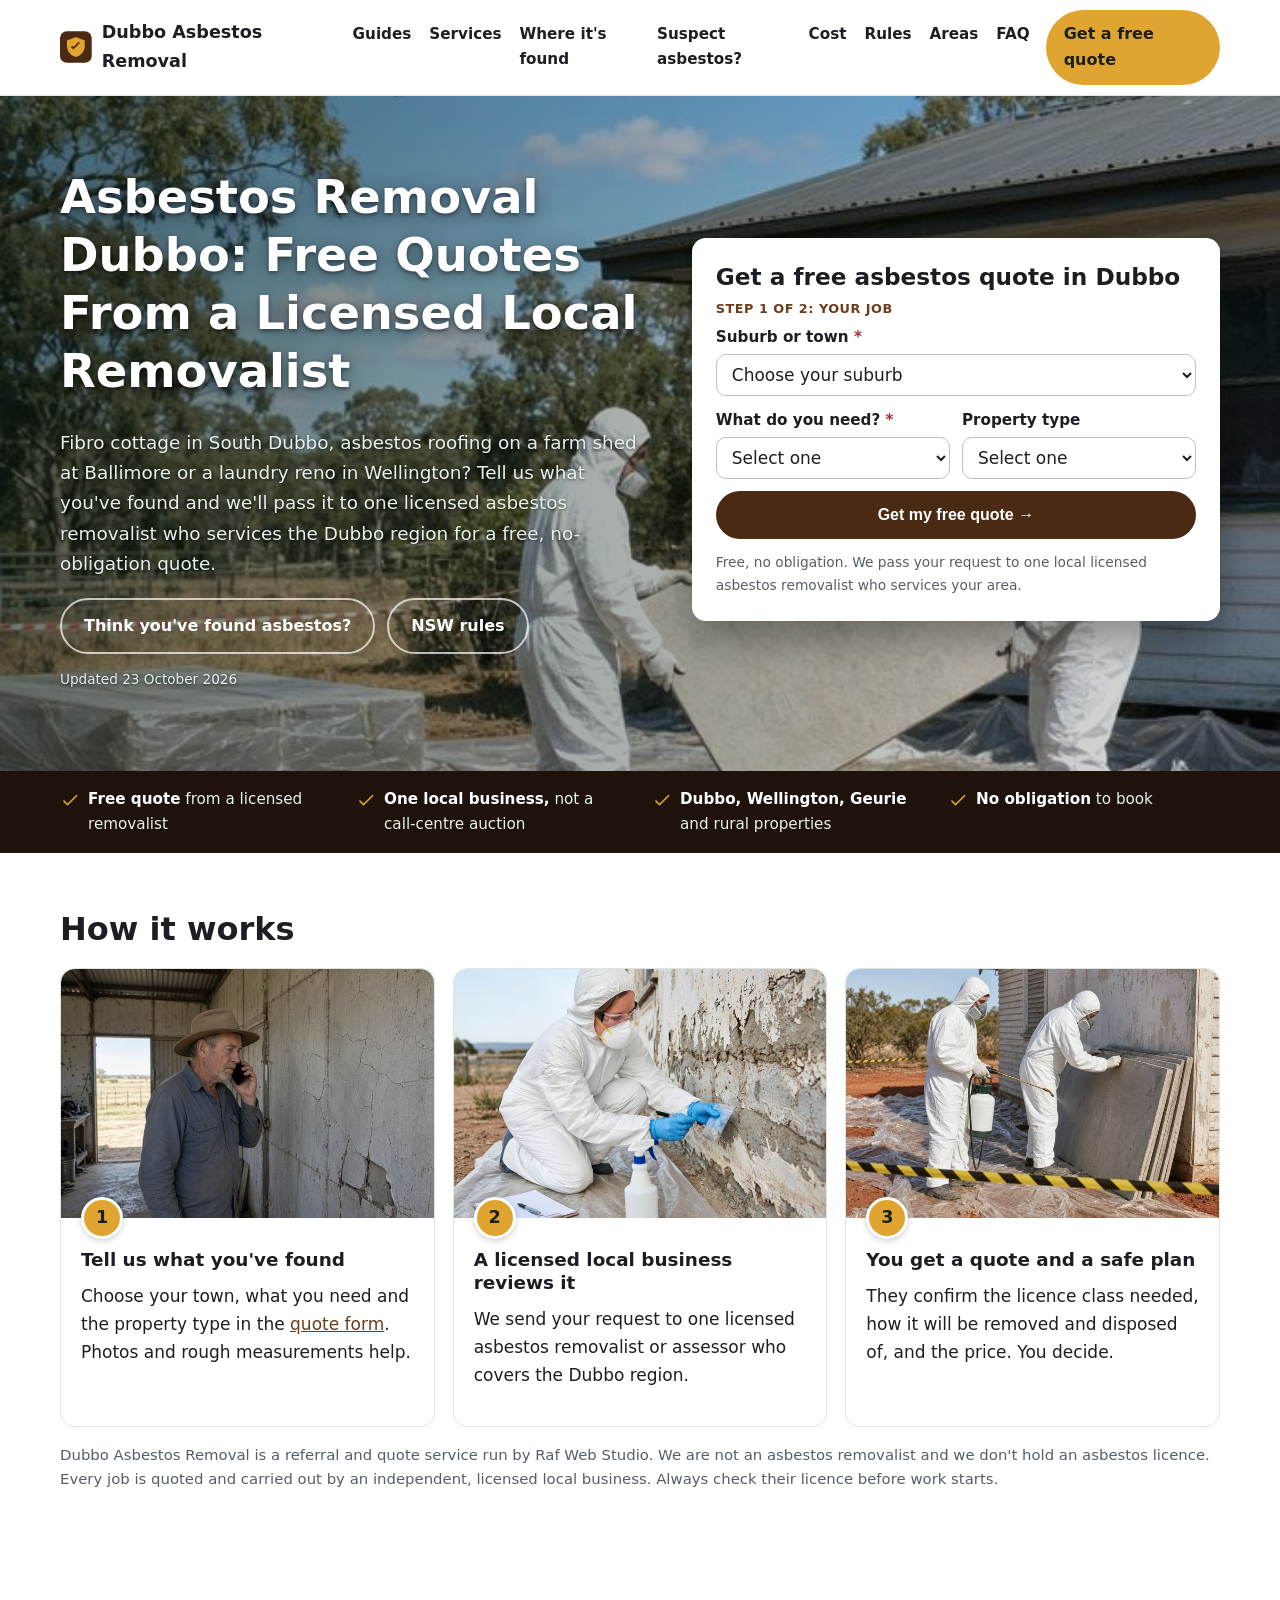
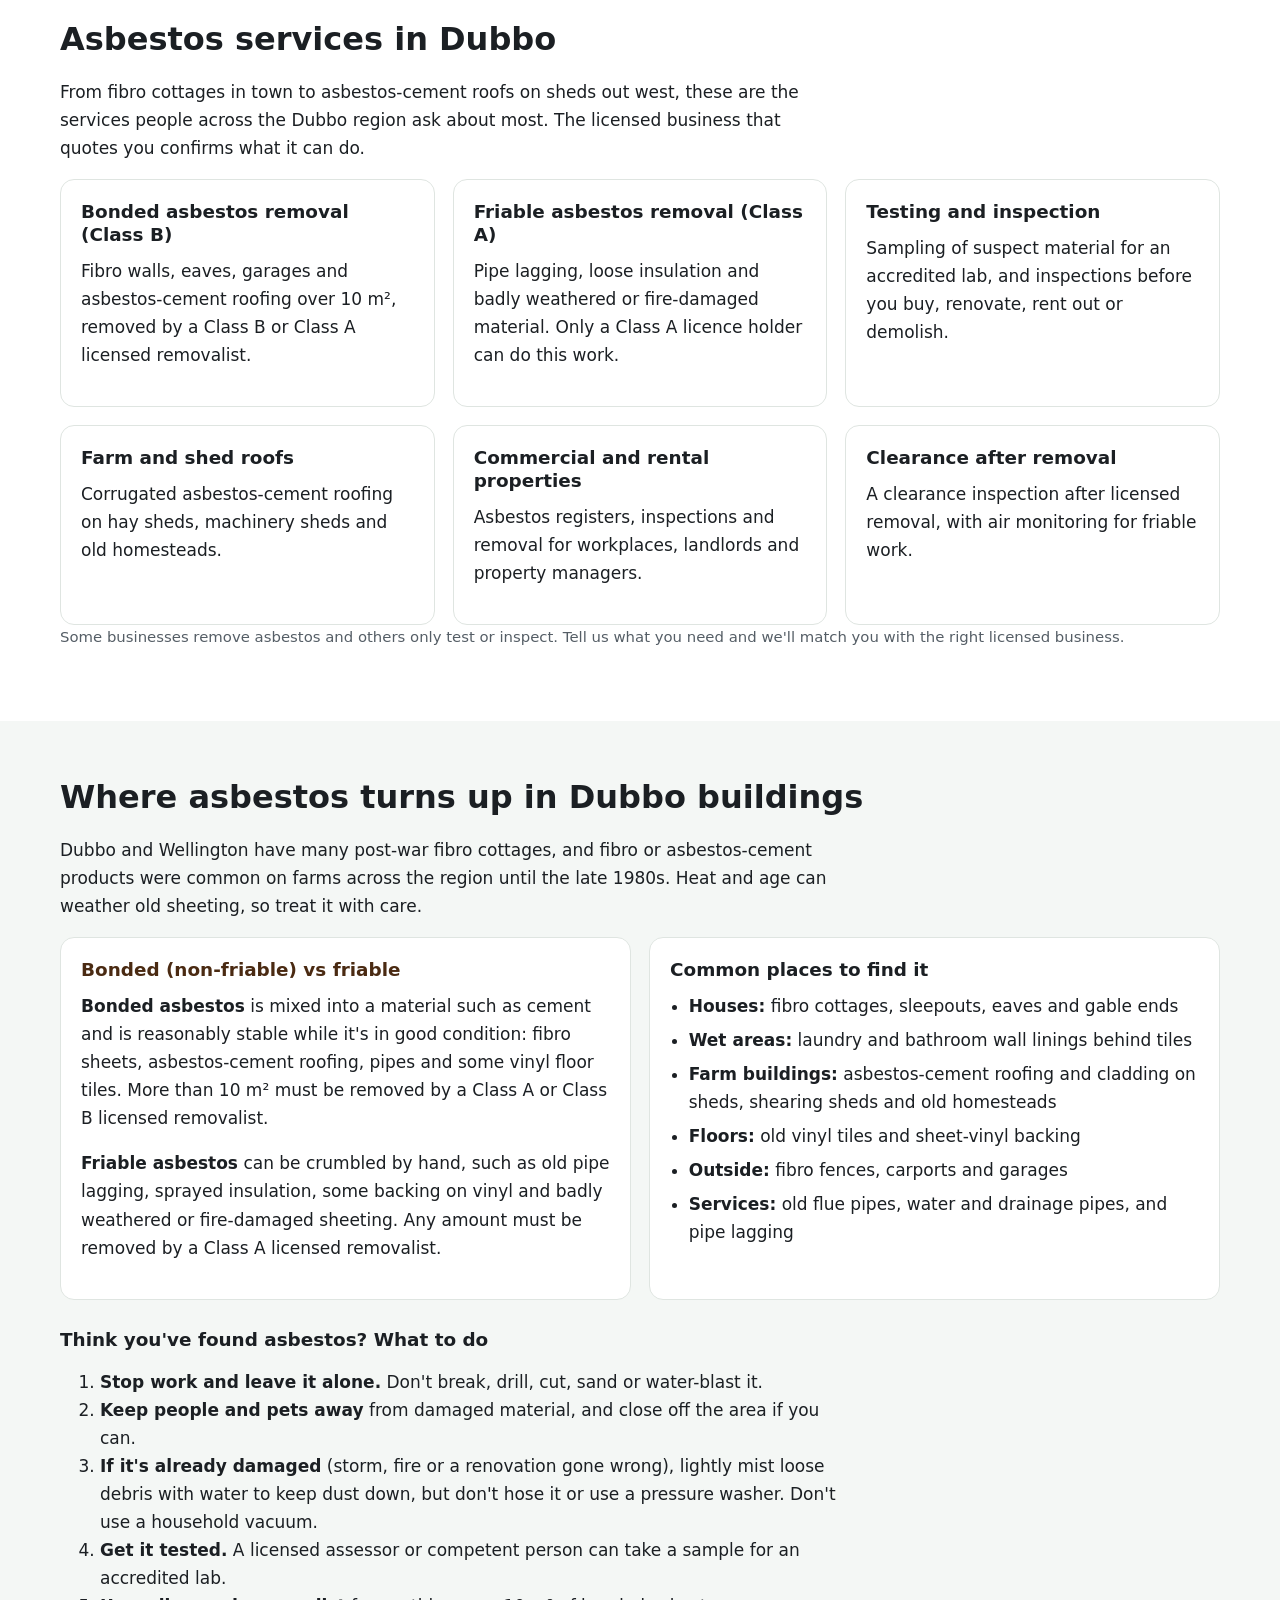
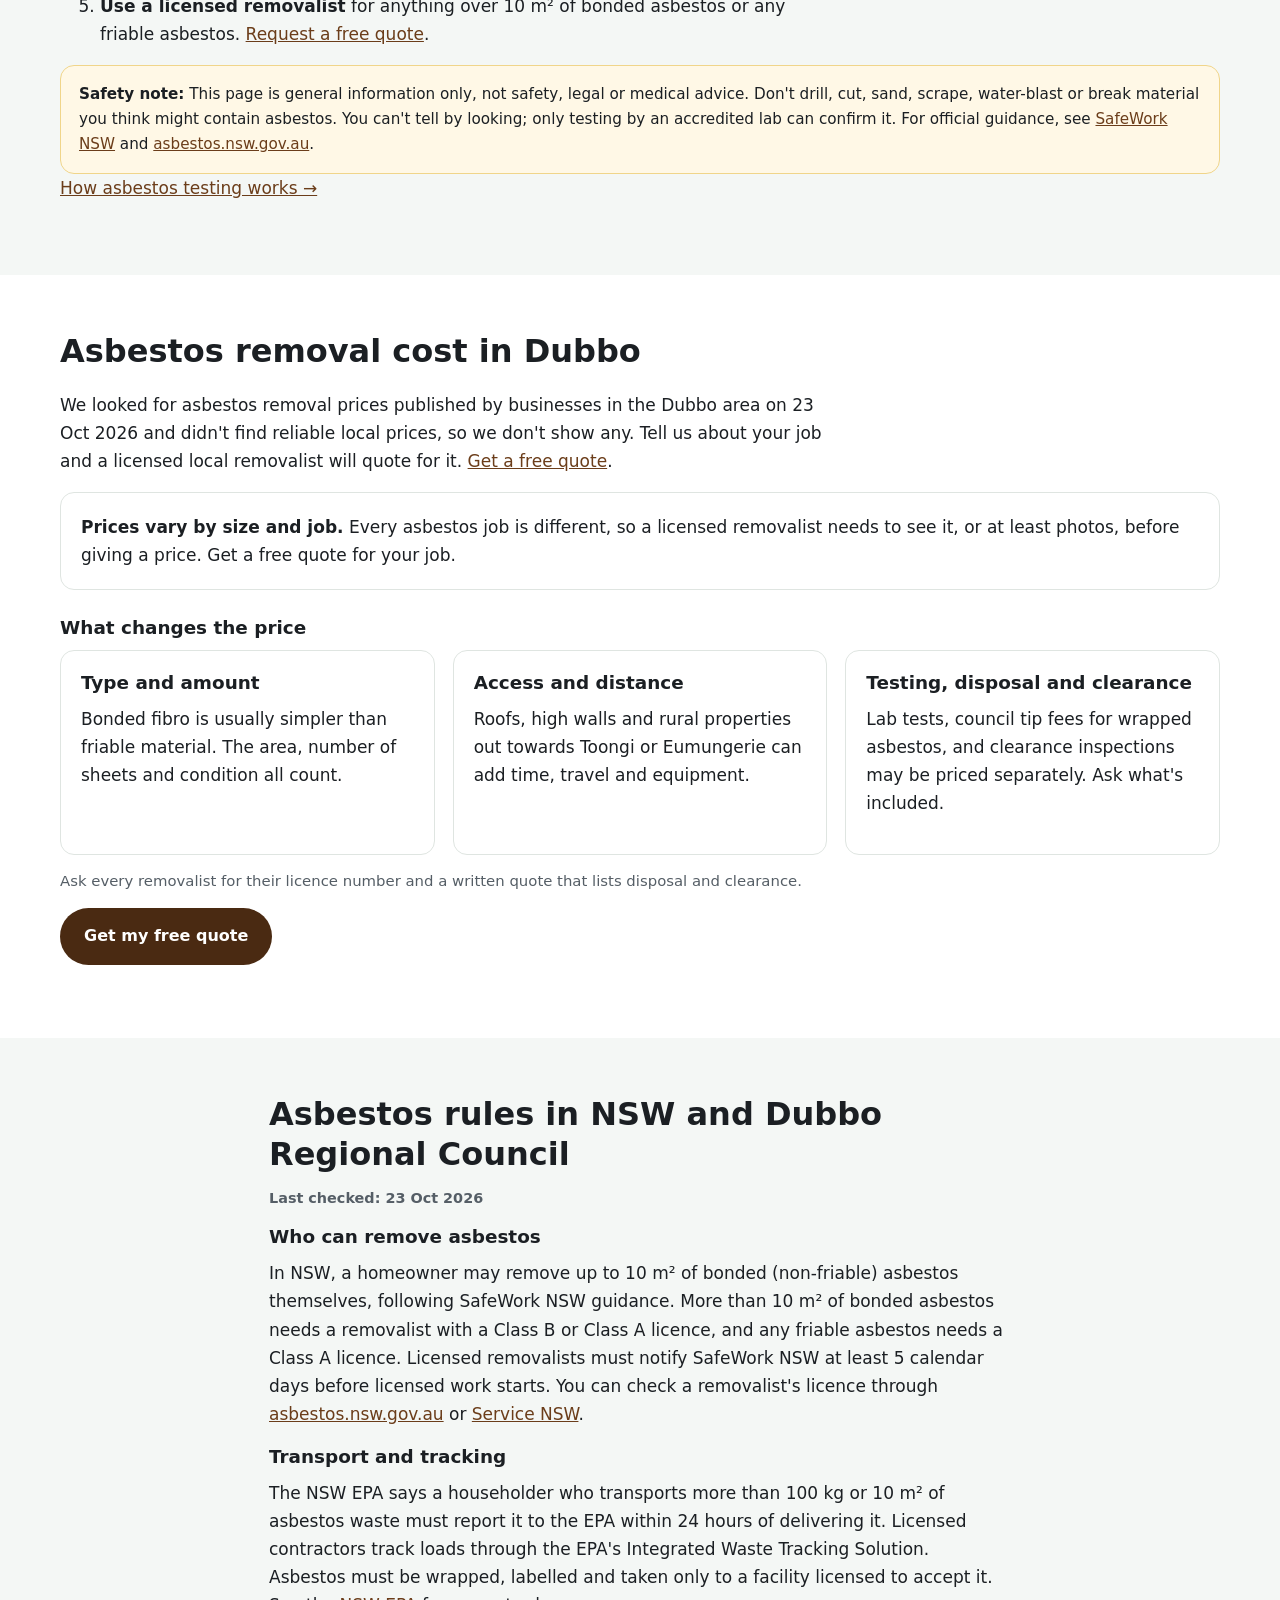
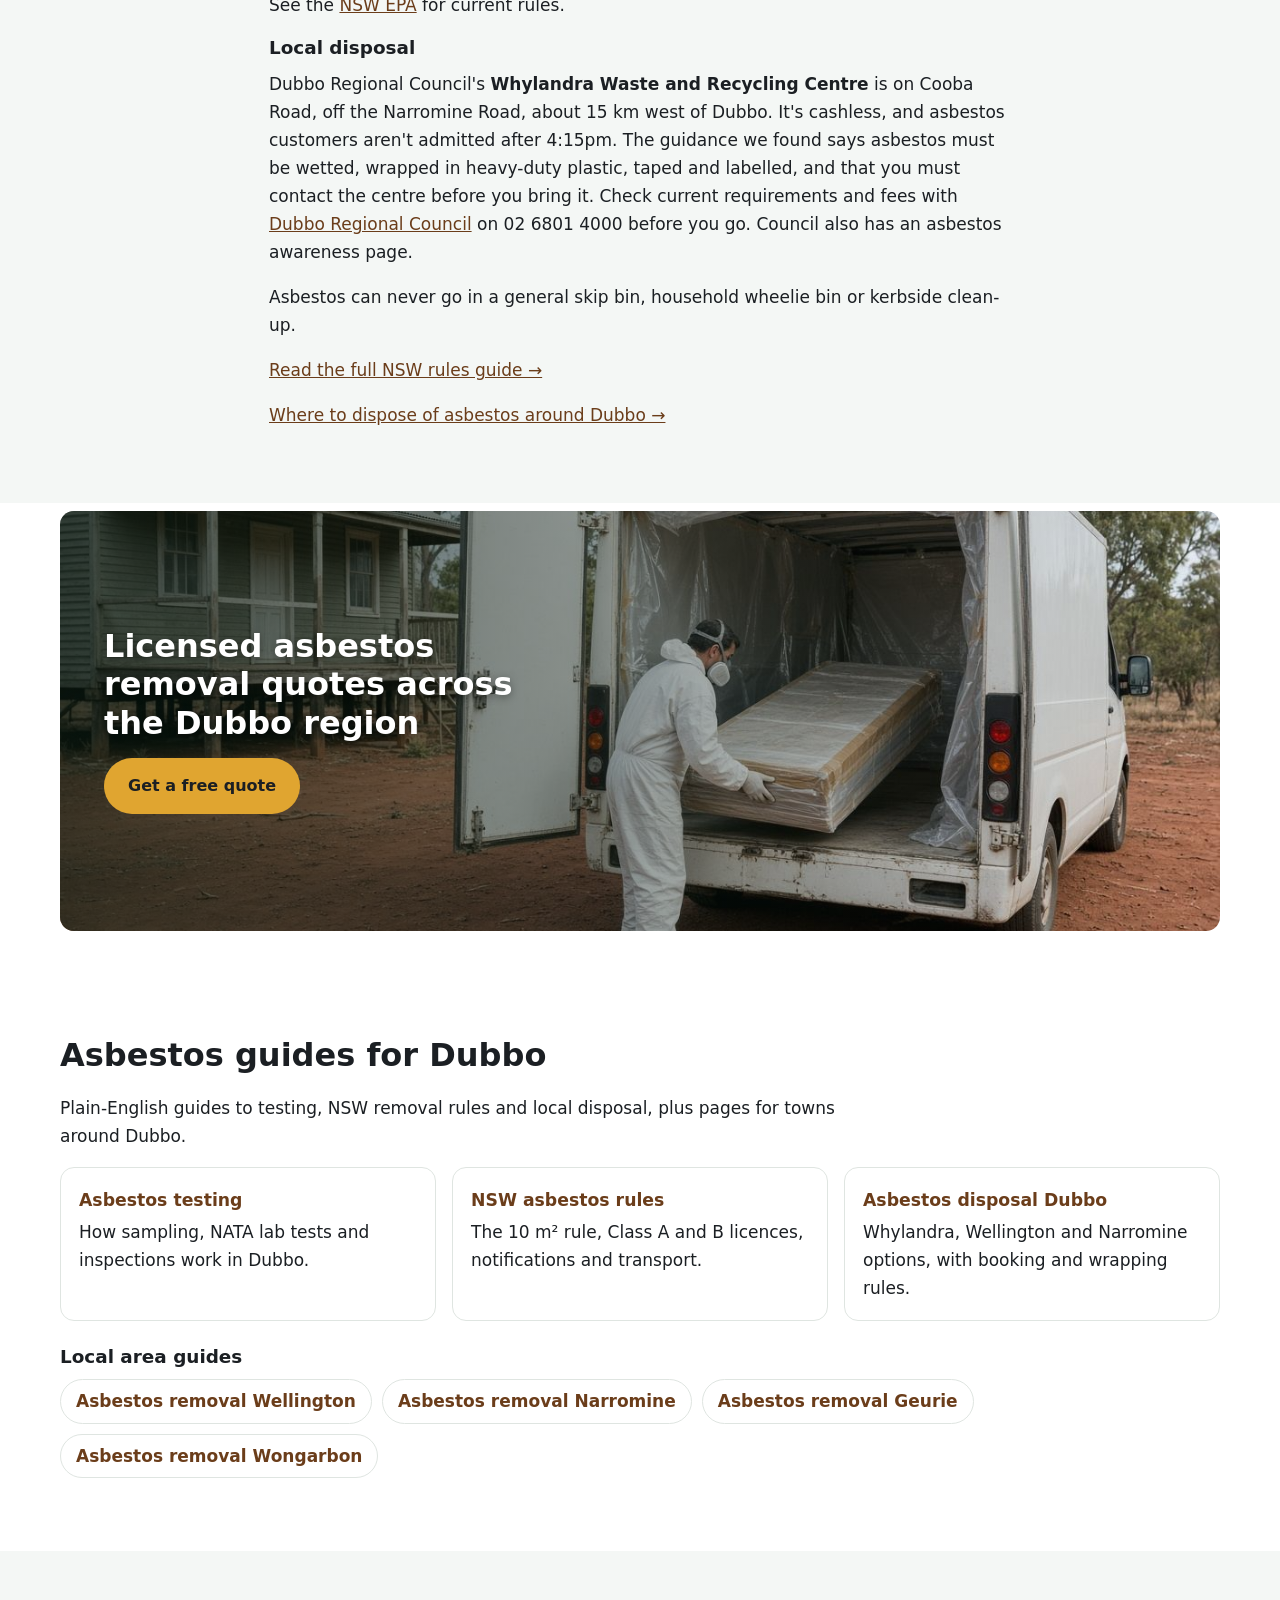
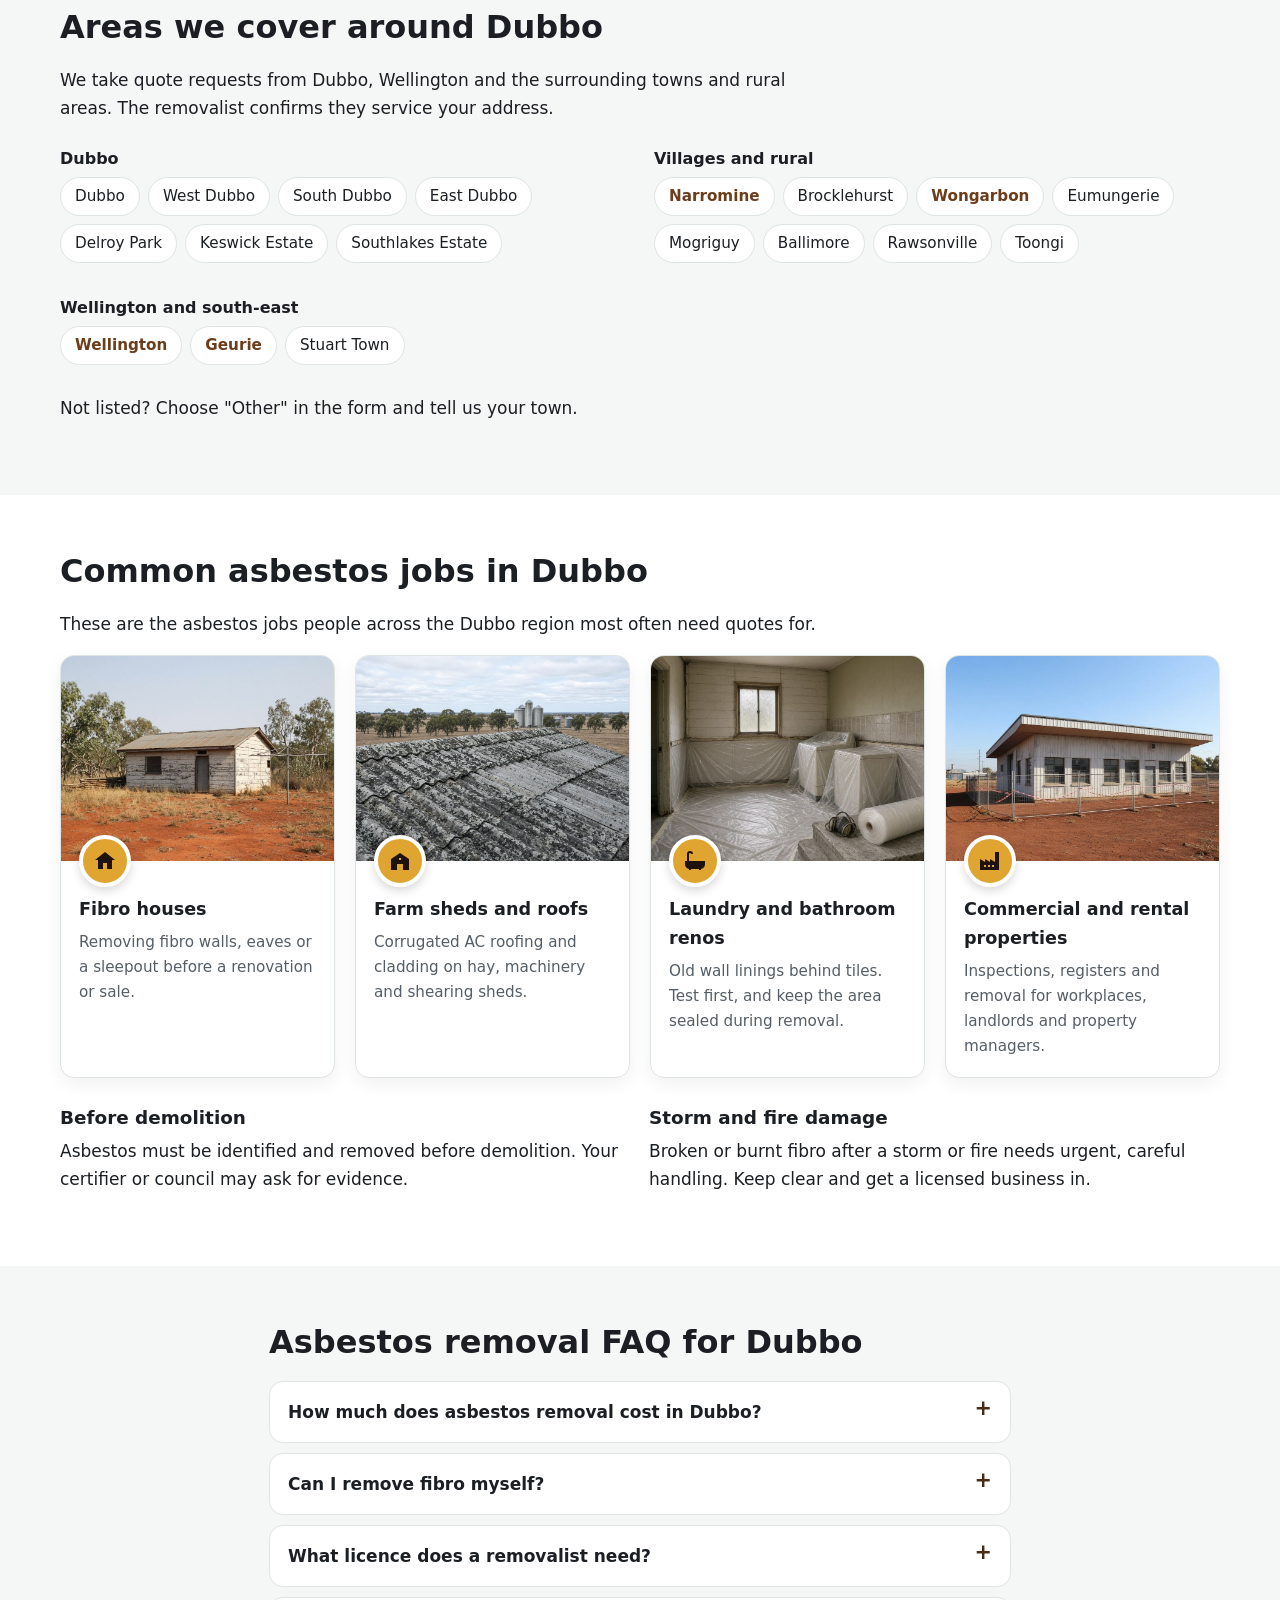
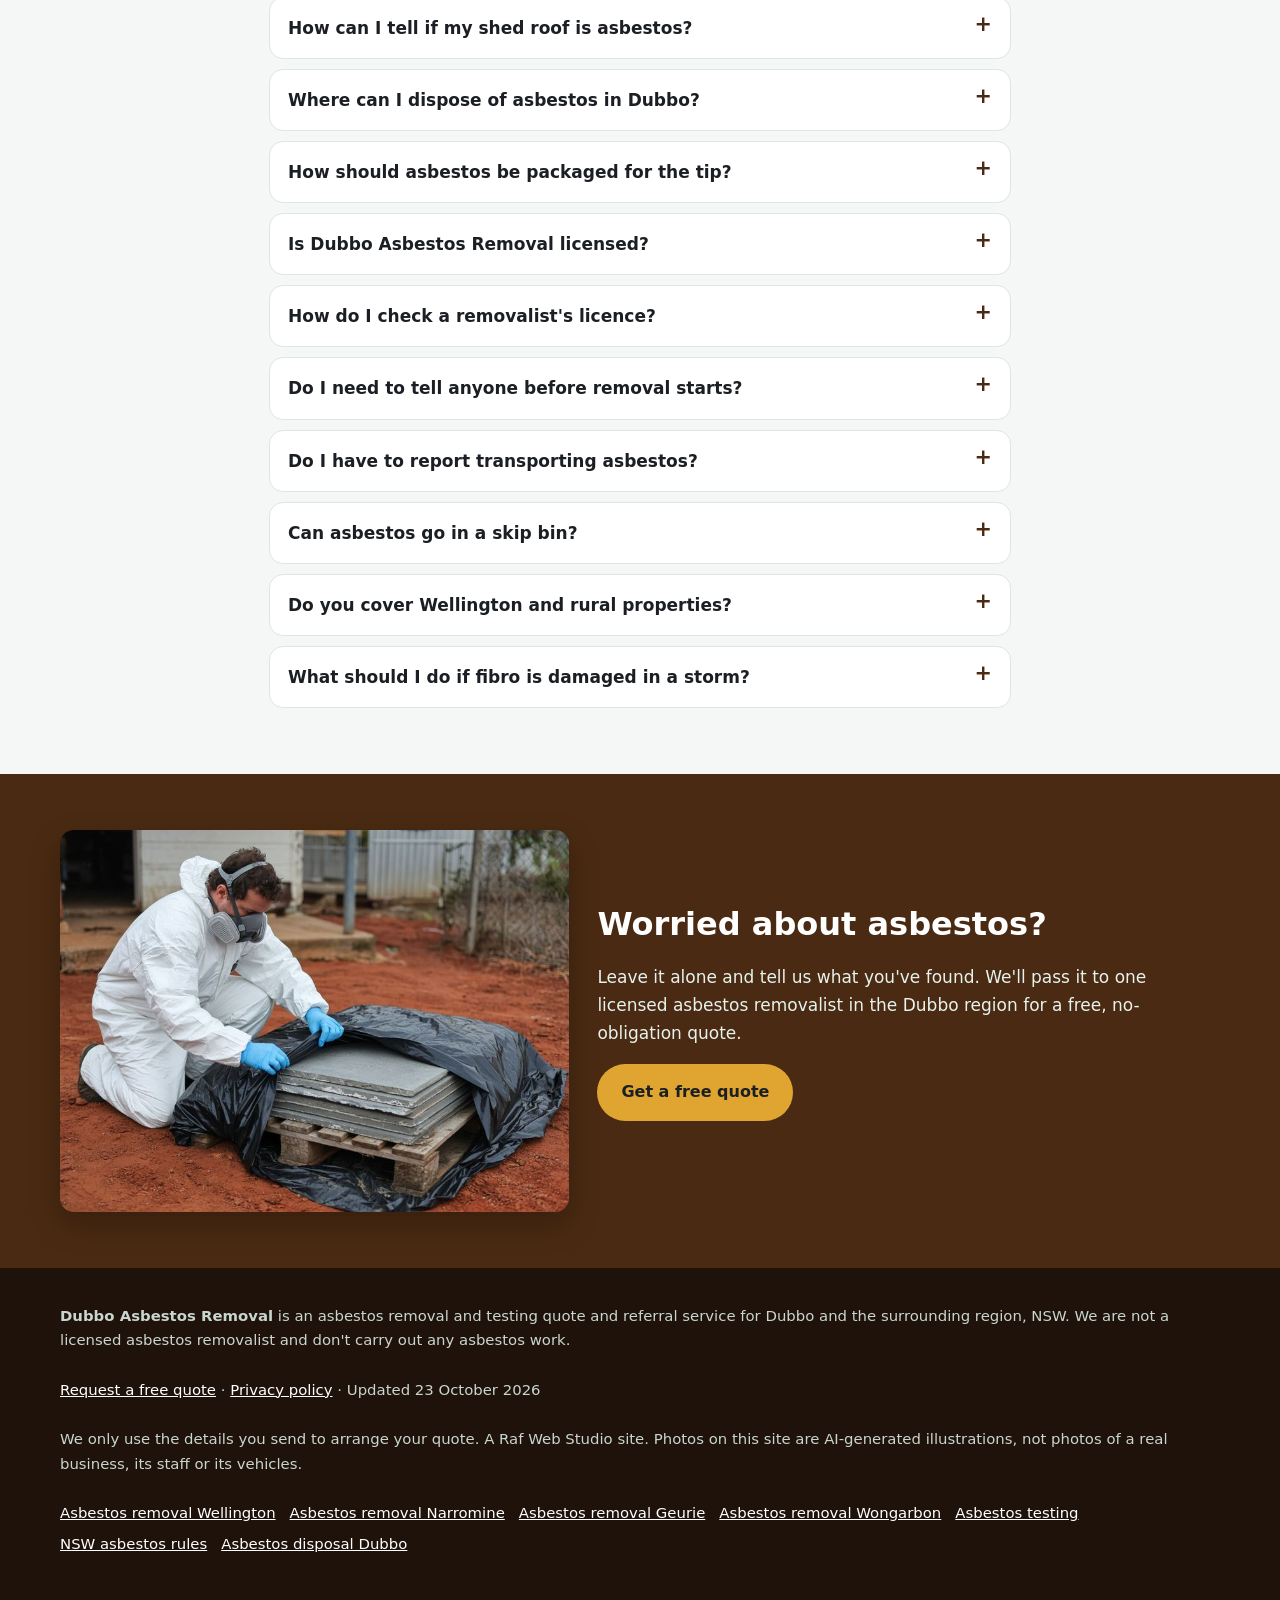
==== index.html @ 08320104 "Remove price-claim wording (competitive price / great deal)" ====
<!doctype html>
<html lang="en-AU">
<head>
<meta charset="utf-8">
<meta name="google-site-verification" content="wfcfEzLdIKGMqbbtBmpmoarjhn--ryp2NuSiwNHeSis" />
<meta name="viewport" content="width=device-width, initial-scale=1">
<title>Asbestos Removal Dubbo | Licensed Removal &amp; Testing Quotes, Dubbo NSW</title>
<meta name="description" content="Asbestos removal in Dubbo, Wellington and surrounds. Free quotes from one licensed local removalist for fibro, asbestos roofs, farm sheds and testing.">
<link rel="canonical" href="https://dubboasbestosremoval.com/">
<link rel="icon" href="favicon.svg" type="image/svg+xml">
<meta name="theme-color" content="#4a2a12">
<meta property="og:type" content="website">
<meta property="og:locale" content="en_AU">
<meta property="og:site_name" content="Dubbo Asbestos Removal">
<meta property="og:title" content="Asbestos Removal Dubbo | Licensed Removal &amp; Testing Quotes, Dubbo NSW">
<meta property="og:description" content="Free asbestos removal and testing quotes in Dubbo, passed to one licensed local removalist.">
<meta property="og:url" content="https://dubboasbestosremoval.com/">
<meta property="og:image" content="https://dubboasbestosremoval.com/img/hero.jpg">
<meta name="twitter:card" content="summary_large_image">
<meta name="twitter:image" content="https://dubboasbestosremoval.com/img/hero.jpg">
<script>document.documentElement.classList.add('js')</script>
<link rel="stylesheet" href="styles.css">

<!-- Google tag (gtag.js) -->
<script async src="https://www.googletagmanager.com/gtag/js?id=G-KNC9JLCC67"></script>
<script>
  window.dataLayer = window.dataLayer || [];
  function gtag(){dataLayer.push(arguments);}
  gtag('js', new Date());
  gtag('config', 'G-KNC9JLCC67');
</script>

<script type="application/ld+json">
{
 "@context": "https://schema.org",
 "@type": "WebSite",
 "@id": "https://dubboasbestosremoval.com/#website",
 "name": "Dubbo Asbestos Removal",
 "url": "https://dubboasbestosremoval.com/",
 "inLanguage": "en-AU"
}
</script>
<script type="application/ld+json">
{
 "@context": "https://schema.org",
 "@type": "Service",
 "@id": "https://dubboasbestosremoval.com/#service",
 "name": "Asbestos removal and testing quotes in Dubbo",
 "serviceType": "Asbestos removal",
 "description": "Free asbestos removal and testing quotes in Dubbo. We pass your request to one licensed local asbestos removalist.",
 "url": "https://dubboasbestosremoval.com/",
 "provider": {
  "@type": "Organization",
  "name": "Dubbo Asbestos Removal",
  "url": "https://dubboasbestosremoval.com/"
 },
 "areaServed": [
  {
   "@type": "AdministrativeArea",
   "name": "Dubbo Regional Council, NSW"
  },
  {
   "@type": "Place",
   "name": "Dubbo, NSW"
  },
  {
   "@type": "Place",
   "name": "West Dubbo, NSW"
  },
  {
   "@type": "Place",
   "name": "South Dubbo, NSW"
  },
  {
   "@type": "Place",
   "name": "East Dubbo, NSW"
  },
  {
   "@type": "Place",
   "name": "Delroy Park, NSW"
  },
  {
   "@type": "Place",
   "name": "Keswick Estate, NSW"
  },
  {
   "@type": "Place",
   "name": "Southlakes Estate, NSW"
  },
  {
   "@type": "Place",
   "name": "Brocklehurst, NSW"
  },
  {
   "@type": "Place",
   "name": "Wongarbon, NSW"
  },
  {
   "@type": "Place",
   "name": "Eumungerie, NSW"
  },
  {
   "@type": "Place",
   "name": "Geurie, NSW"
  },
  {
   "@type": "Place",
   "name": "Wellington, NSW"
  },
  {
   "@type": "Place",
   "name": "Ballimore, NSW"
  },
  {
   "@type": "Place",
   "name": "Mogriguy, NSW"
  },
  {
   "@type": "Place",
   "name": "Rawsonville, NSW"
  },
  {
   "@type": "Place",
   "name": "Toongi, NSW"
  },
  {
   "@type": "Place",
   "name": "Stuart Town, NSW"
  }
 ]
}
</script>
<script type="application/ld+json">
{
 "@context": "https://schema.org",
 "@type": "FAQPage",
 "mainEntity": [
  {
   "@type": "Question",
   "name": "How much does asbestos removal cost in Dubbo?",
   "acceptedAnswer": {
    "@type": "Answer",
    "text": "It depends on the type and amount of asbestos, its condition, access, travel and disposal. We didn't find reliable published local prices, so the best way to get an accurate figure is a free quote."
   }
  },
  {
   "@type": "Question",
   "name": "Can I remove fibro myself?",
   "acceptedAnswer": {
    "@type": "Answer",
    "text": "In NSW, a homeowner may remove up to 10 m² of bonded asbestos following SafeWork NSW guidance. Anything over 10 m², or any friable asbestos, must be removed by a licensed removalist."
   }
  },
  {
   "@type": "Question",
   "name": "What licence does a removalist need?",
   "acceptedAnswer": {
    "@type": "Answer",
    "text": "A Class B licence for bonded (non-friable) asbestos over 10 m². A Class A licence for friable asbestos, which also covers bonded."
   }
  },
  {
   "@type": "Question",
   "name": "How can I tell if my shed roof is asbestos?",
   "acceptedAnswer": {
    "@type": "Answer",
    "text": "You can't tell for sure by looking. Corrugated cement roofing from before 1990 often contains asbestos. Get a sample tested by an accredited lab."
   }
  },
  {
   "@type": "Question",
   "name": "Where can I dispose of asbestos in Dubbo?",
   "acceptedAnswer": {
    "@type": "Answer",
    "text": "At Dubbo Regional Council's Whylandra Waste and Recycling Centre on Cooba Road, off the Narromine Road. Contact the centre before you bring asbestos, and arrive before 4:15pm."
   }
  },
  {
   "@type": "Question",
   "name": "How should asbestos be packaged for the tip?",
   "acceptedAnswer": {
    "@type": "Answer",
    "text": "The guidance we found says to wet it, wrap it in heavy-duty plastic, tape it and label it. Check the current requirements with council before you go."
   }
  },
  {
   "@type": "Question",
   "name": "Is Dubbo Asbestos Removal licensed?",
   "acceptedAnswer": {
    "@type": "Answer",
    "text": "No. We are a referral and quote service run by Raf Web Studio. One licensed local business quotes you and does the work. Always check their licence."
   }
  },
  {
   "@type": "Question",
   "name": "How do I check a removalist's licence?",
   "acceptedAnswer": {
    "@type": "Answer",
    "text": "Use the licence search on asbestos.nsw.gov.au or Service NSW."
   }
  },
  {
   "@type": "Question",
   "name": "Do I need to tell anyone before removal starts?",
   "acceptedAnswer": {
    "@type": "Answer",
    "text": "Licensed removalists must notify SafeWork NSW at least 5 calendar days before licensed removal work starts. They handle this."
   }
  },
  {
   "@type": "Question",
   "name": "Do I have to report transporting asbestos?",
   "acceptedAnswer": {
    "@type": "Answer",
    "text": "The NSW EPA says a householder who transports more than 100 kg or 10 m² of asbestos waste must report it within 24 hours of delivery."
   }
  },
  {
   "@type": "Question",
   "name": "Can asbestos go in a skip bin?",
   "acceptedAnswer": {
    "@type": "Answer",
    "text": "Not a general skip. Some operators offer special lined bins or bags, but the asbestos still has to be wrapped and handled correctly."
   }
  },
  {
   "@type": "Question",
   "name": "Do you cover Wellington and rural properties?",
   "acceptedAnswer": {
    "@type": "Answer",
    "text": "Yes, we take requests from Wellington, Geurie, Stuart Town and rural properties around Dubbo. The removalist confirms they service your address."
   }
  },
  {
   "@type": "Question",
   "name": "What should I do if fibro is damaged in a storm?",
   "acceptedAnswer": {
    "@type": "Answer",
    "text": "Keep people and pets away, don't hose or sweep it, lightly mist loose debris if needed, and call a licensed removalist."
   }
  }
 ]
}
</script>
</head>
<body>
<a class="skip-link" href="#main">Skip to content</a>

<header class="site-header">
  <div class="wrap">
    <a class="brand" href="/" aria-label="Dubbo Asbestos Removal home">
      <svg viewBox="0 0 64 64" aria-hidden="true"><rect width="64" height="64" rx="14" fill="#4a2a12"/><path d="M32 12 14 19v11c0 11 7.6 19.6 18 22 10.4-2.4 18-11 18-22V19z" fill="#e0a530"/><path d="M27 37l-5-5 2.5-2.5L27 32l10.5-10.5L40 24z" fill="#4a2a12"/></svg>
      Dubbo Asbestos Removal
    </a>
    <nav class="nav" aria-label="Main">
      <a href="#guides">Guides</a>      <a href="#services">Services</a><a href="#types">Where it&#x27;s found</a><a href="#suspect">Suspect asbestos?</a><a href="#pricing">Cost</a><a href="#rules">Rules</a><a href="#areas">Areas</a><a href="#faq">FAQ</a>
    </nav>
    <a class="btn btn-call header-call" href="#quote">Get a free quote</a>
  </div>
</header>

<main id="main">
<section class="hero" aria-labelledby="h1">
  <picture class="hero-bg">
    <source media="(max-width: 700px)" srcset="img/hero-mobile.jpg" width="684" height="720">
    <img src="img/hero.jpg" width="1280" height="720" alt="Workers in protective suits removing fibro sheeting from a house with red soil and gum trees" fetchpriority="high" decoding="async">
  </picture>
  <div class="wrap hero-grid">
    <div class="hero-copy">
      <h1 id="h1">Asbestos Removal Dubbo: Free Quotes From a Licensed Local Removalist</h1>
      <p class="lead">Fibro cottage in South Dubbo, asbestos roofing on a farm shed at Ballimore or a laundry reno in Wellington? Tell us what you've found and we'll pass it to one licensed asbestos removalist who services the Dubbo region for a free, no-obligation quote.</p>
      <div class="ctas"><a class="btn btn-ghost" href="#suspect">Think you've found asbestos?</a><a class="btn btn-ghost" href="#rules">NSW rules</a></div>
      <p class="updated">Updated 23 October 2026</p>
    </div>
    <div class="hero-form-card" id="quote">
      <h2 id="quote-h">Get a free asbestos quote in Dubbo</h2>
      <form class="quote-form two-step" id="quote-form" action="https://formsubmit.co/1c360a9c50d50a3f849012ae5942da79" method="post" novalidate>
        <input type="hidden" name="_subject" value="New quote request – dubboasbestosremoval.com">
        <input type="hidden" name="_captcha" value="true">
        <input type="hidden" name="_template" value="table">
        <input type="hidden" name="_next" value="https://dubboasbestosremoval.com/thanks.html">
        <input type="text" name="_honey" style="display:none" tabindex="-1" autocomplete="off" aria-hidden="true">
        <input type="hidden" name="source" value="dubboasbestosremoval.com">
        <fieldset class="step step-1">
          <legend class="step-label">Step 1 of 2: your job</legend>
          <div class="full"><label for="suburb">Suburb or town <span class="req" aria-hidden="true">*</span></label>
            <select id="suburb" name="suburb" required><option value="">Choose your suburb</option><option>Dubbo</option><option>West Dubbo</option><option>South Dubbo</option><option>East Dubbo</option><option>Delroy Park</option><option>Keswick Estate</option><option>Southlakes Estate</option><option>Brocklehurst</option><option>Wongarbon</option><option>Eumungerie</option><option>Geurie</option><option>Wellington</option><option>Ballimore</option><option>Mogriguy</option><option>Rawsonville</option><option>Toongi</option><option>Stuart Town</option><option>Narromine</option><option value="Other">Other (tell us below)</option></select></div>
          <div class="full other-wrap"><label for="suburb_other">Other suburb or town</label><input id="suburb_other" name="suburb_other" type="text" autocomplete="address-level2"></div>
          <div><label for="service">What do you need? <span class="req" aria-hidden="true">*</span></label>
            <select id="service" name="service_type" required><option value="">Select one</option><option>Asbestos testing / inspection</option><option>Bonded (fibro) removal</option><option>Friable asbestos removal</option><option>Asbestos roof removal</option><option>Storm or fire damage</option><option>Not sure, need advice</option></select></div>
          <div><label for="property">Property type</label>
            <select id="property" name="property_type"><option value="Not sure">Select one</option><option>House</option><option>Shed, garage or carport</option><option>Unit or strata</option><option>Farm or rural building</option><option>Commercial or industrial</option></select></div>
          <div class="full js-only"><button class="btn btn-primary btn-block" type="button" id="to-step-2">Get my free quote →</button></div>
          <p class="microcopy full">Free, no obligation. We pass your request to one local licensed asbestos removalist who services your area.</p>
          <p class="form-error full" id="step1-error" role="alert" hidden>Please choose your suburb and what you need.</p>
        </fieldset>
        <fieldset class="step step-2" id="step-2">
          <legend class="step-label">Step 2 of 2: your details</legend>
          <div><label for="name">Name <span class="req" aria-hidden="true">*</span></label><input id="name" name="name" type="text" autocomplete="name" required></div>
          <div><label for="phone">Phone <span class="req" aria-hidden="true">*</span></label><input id="phone" name="phone" type="tel" autocomplete="tel" inputmode="tel" required></div>
          <div><label for="email">Email</label><input id="email" name="email" type="email" autocomplete="email"></div>
          <div><label for="date">Preferred date</label><input id="date" name="preferred_date" type="date"></div>
          <div class="full"><label for="message">Anything else?</label><textarea id="message" name="message" rows="2" placeholder="e.g. fibro garage, AC roof on a hay shed, laundry wall, rental property"></textarea></div>
          <p class="consent full">By sending this form you agree we can share your details with one local licensed asbestos removalist so they can quote for your job. See our <a href="privacy.html">privacy policy</a>.</p>
          <div class="full step2-actions"><button class="btn btn-primary" type="submit">Send my quote request</button><button class="btn-link js-only" type="button" id="back-1">← Back</button></div>
        </fieldset>
      </form>
    </div>
  </div>
</section>
<section class="trust" aria-label="Why use this service">
  <ul class="wrap trust-list"><li><svg viewBox="0 0 24 24" aria-hidden="true"><path fill="currentColor" d="M9 16.2 4.8 12l-1.4 1.4L9 19 21 7l-1.4-1.4z"/></svg><span><strong>Free quote</strong> from a licensed removalist</span></li><li><svg viewBox="0 0 24 24" aria-hidden="true"><path fill="currentColor" d="M9 16.2 4.8 12l-1.4 1.4L9 19 21 7l-1.4-1.4z"/></svg><span><strong>One local business,</strong> not a call-centre auction</span></li><li><svg viewBox="0 0 24 24" aria-hidden="true"><path fill="currentColor" d="M9 16.2 4.8 12l-1.4 1.4L9 19 21 7l-1.4-1.4z"/></svg><span><strong>Dubbo, Wellington, Geurie</strong> and rural properties</span></li><li><svg viewBox="0 0 24 24" aria-hidden="true"><path fill="currentColor" d="M9 16.2 4.8 12l-1.4 1.4L9 19 21 7l-1.4-1.4z"/></svg><span><strong>No obligation</strong> to book</span></li></ul>
</section>
<section id="how" aria-labelledby="how-h">
  <div class="wrap">
    <h2 id="how-h">How it works</h2>
    <ol class="steps grid grid-3">
      <li class="card step-card"><span class="step-img"><img src="img/step1.jpg" width="700" height="467" loading="lazy" decoding="async" alt="Older man in a fibro garage calling about a possible asbestos problem"></span><div class="step-body"><span class="step-num">1</span><h3>Tell us what you've found</h3><p>Choose your town, what you need and the property type in the <a href="#quote">quote form</a>. Photos and rough measurements help.</p></div></li>
      <li class="card step-card"><span class="step-img"><img src="img/step2.jpg" width="700" height="467" loading="lazy" decoding="async" alt="Assessor wearing a disposable P2 mask labelling a sample bag"></span><div class="step-body"><span class="step-num">2</span><h3>A licensed local business reviews it</h3><p>We send your request to one licensed asbestos removalist or assessor who covers the Dubbo region.</p></div></li>
      <li class="card step-card"><span class="step-img"><img src="img/step3.jpg" width="700" height="467" loading="lazy" decoding="async" alt="Worker in protective gear wetting down fibro sheets with a pump sprayer"></span><div class="step-body"><span class="step-num">3</span><h3>You get a quote and a safe plan</h3><p>They confirm the licence class needed, how it will be removed and disposed of, and the price. You decide.</p></div></li>
      </ol>
    <p class="note">Dubbo Asbestos Removal is a referral and quote service run by Raf Web Studio. We are not an asbestos removalist and we don't hold an asbestos licence. Every job is quoted and carried out by an independent, licensed local business. Always check their licence before work starts.</p>
  </div>
</section>
<section id="services" aria-labelledby="services-h">
  <div class="wrap">
    <h2 id="services-h">Asbestos services in Dubbo</h2>
    <p class="intro">From fibro cottages in town to asbestos-cement roofs on sheds out west, these are the services people across the Dubbo region ask about most. The licensed business that quotes you confirms what it can do.</p>
    <div class="grid grid-3"><div class="card"><h3>Bonded asbestos removal (Class B)</h3><p>Fibro walls, eaves, garages and asbestos-cement roofing over 10 m², removed by a Class B or Class A licensed removalist.</p></div><div class="card"><h3>Friable asbestos removal (Class A)</h3><p>Pipe lagging, loose insulation and badly weathered or fire-damaged material. Only a Class A licence holder can do this work.</p></div><div class="card"><h3>Testing and inspection</h3><p>Sampling of suspect material for an accredited lab, and inspections before you buy, renovate, rent out or demolish.</p></div><div class="card"><h3>Farm and shed roofs</h3><p>Corrugated asbestos-cement roofing on hay sheds, machinery sheds and old homesteads.</p></div><div class="card"><h3>Commercial and rental properties</h3><p>Asbestos registers, inspections and removal for workplaces, landlords and property managers.</p></div><div class="card"><h3>Clearance after removal</h3><p>A clearance inspection after licensed removal, with air monitoring for friable work.</p></div></div>
    <p class="note">Some businesses remove asbestos and others only test or inspect. Tell us what you need and we'll match you with the right licensed business.</p>
  </div>
</section>
<section class="alt" id="types" aria-labelledby="types-h">
  <div class="wrap">
    <h2 id="types-h">Where asbestos turns up in Dubbo buildings</h2>
    <p class="intro">Dubbo and Wellington have many post-war fibro cottages, and fibro or asbestos-cement products were common on farms across the region until the late 1980s. Heat and age can weather old sheeting, so treat it with care.</p>
    <div class="grid grid-2">
      <div class="card yes">
        <h3>Bonded (non-friable) vs friable</h3>
        <p><strong>Bonded asbestos</strong> is mixed into a material such as cement and is reasonably stable while it's in good condition: fibro sheets, asbestos-cement roofing, pipes and some vinyl floor tiles. More than 10 m² must be removed by a Class A or Class B licensed removalist.</p>
        <p><strong>Friable asbestos</strong> can be crumbled by hand, such as old pipe lagging, sprayed insulation, some backing on vinyl and badly weathered or fire-damaged sheeting. Any amount must be removed by a Class A licensed removalist.</p>
      </div>
      <div class="card">
        <h3>Common places to find it</h3>
        <ul class="clean"><li><strong>Houses:</strong> fibro cottages, sleepouts, eaves and gable ends</li><li><strong>Wet areas:</strong> laundry and bathroom wall linings behind tiles</li><li><strong>Farm buildings:</strong> asbestos-cement roofing and cladding on sheds, shearing sheds and old homesteads</li><li><strong>Floors:</strong> old vinyl tiles and sheet-vinyl backing</li><li><strong>Outside:</strong> fibro fences, carports and garages</li><li><strong>Services:</strong> old flue pipes, water and drainage pipes, and pipe lagging</li></ul>
      </div>
    </div>
    <h3 id="suspect" style="margin-top:28px">Think you've found asbestos? What to do</h3>
    <ol class="intro"><li><strong>Stop work and leave it alone.</strong> Don't break, drill, cut, sand or water-blast it.</li><li><strong>Keep people and pets away</strong> from damaged material, and close off the area if you can.</li><li><strong>If it's already damaged</strong> (storm, fire or a renovation gone wrong), lightly mist loose debris with water to keep dust down, but don't hose it or use a pressure washer. Don't use a household vacuum.</li><li><strong>Get it tested.</strong> A licensed assessor or competent person can take a sample for an accredited lab.</li><li><strong>Use a licensed removalist</strong> for anything over 10 m² of bonded asbestos or any friable asbestos. <a href="#quote">Request a free quote</a>.</li></ol>
    <div class="disclaimer"><strong>Safety note:</strong> This page is general information only, not safety, legal or medical advice. Don't drill, cut, sand, scrape, water-blast or break material you think might contain asbestos. You can't tell by looking; only testing by an accredited lab can confirm it. For official guidance, see <a href="https://www.safework.nsw.gov.au/hazards-a-z/asbestos" rel="noopener">SafeWork NSW</a> and <a href="https://www.asbestos.nsw.gov.au/" rel="noopener">asbestos.nsw.gov.au</a>.</div>
    <p><a href="/asbestos-testing/">How asbestos testing works →</a></p>
  </div>
</section>
<section id="pricing" aria-labelledby="pricing-h">
  <div class="wrap">
    <h2 id="pricing-h">Asbestos removal cost in Dubbo</h2>
    <p class="intro">We looked for asbestos removal prices published by businesses in the Dubbo area on 23 Oct 2026 and didn't find reliable local prices, so we don't show any. Tell us about your job and a licensed local removalist will quote for it. <a href="#quote">Get a free quote</a>.</p>
    <div class="card"><p style="margin:0"><strong>Prices vary by size and job.</strong> Every asbestos job is different, so a licensed removalist needs to see it, or at least photos, before giving a price. Get a free quote for your job.</p></div>
    <h3 style="margin-top:26px">What changes the price</h3>
    <div class="grid grid-3"><div class="card"><h3>Type and amount</h3><p>Bonded fibro is usually simpler than friable material. The area, number of sheets and condition all count.</p></div><div class="card"><h3>Access and distance</h3><p>Roofs, high walls and rural properties out towards Toongi or Eumungerie can add time, travel and equipment.</p></div><div class="card"><h3>Testing, disposal and clearance</h3><p>Lab tests, council tip fees for wrapped asbestos, and clearance inspections may be priced separately. Ask what's included.</p></div></div>
    <p class="note" style="margin-top:14px">Ask every removalist for their licence number and a written quote that lists disposal and clearance.</p>
    <p><a class="btn btn-primary" href="#quote">Get my free quote</a></p>
  </div>
</section>
<section class="alt" id="rules" aria-labelledby="rules-h">
  <div class="wrap intro">
    <h2 id="rules-h">Asbestos rules in NSW and Dubbo Regional Council</h2>
    <p class="updated-dark">Last checked: 23 Oct 2026</p>
    <h3>Who can remove asbestos</h3>
    <p>In NSW, a homeowner may remove up to 10 m² of bonded (non-friable) asbestos themselves, following SafeWork NSW guidance. More than 10 m² of bonded asbestos needs a removalist with a Class B or Class A licence, and any friable asbestos needs a Class A licence. Licensed removalists must notify SafeWork NSW at least 5 calendar days before licensed work starts. You can check a removalist's licence through <a href="https://www.asbestos.nsw.gov.au/" rel="noopener">asbestos.nsw.gov.au</a> or <a href="https://www.service.nsw.gov.au/" rel="noopener">Service NSW</a>.</p>
    <h3>Transport and tracking</h3>
    <p>The NSW EPA says a householder who transports more than 100 kg or 10 m² of asbestos waste must report it to the EPA within 24 hours of delivering it. Licensed contractors track loads through the EPA's Integrated Waste Tracking Solution. Asbestos must be wrapped, labelled and taken only to a facility licensed to accept it. See the <a href="https://www.epa.nsw.gov.au/" rel="noopener">NSW EPA</a> for current rules.</p>
    <h3>Local disposal</h3>
    <p>Dubbo Regional Council's <strong>Whylandra Waste and Recycling Centre</strong> is on Cooba Road, off the Narromine Road, about 15 km west of Dubbo. It's cashless, and asbestos customers aren't admitted after 4:15pm. The guidance we found says asbestos must be wetted, wrapped in heavy-duty plastic, taped and labelled, and that you must contact the centre before you bring it. Check current requirements and fees with <a href="https://www.dubbo.nsw.gov.au/" rel="noopener">Dubbo Regional Council</a> on 02 6801 4000 before you go. Council also has an asbestos awareness page.</p>
    <p>Asbestos can never go in a general skip bin, household wheelie bin or kerbside clean-up.</p>
    <p><a href="/nsw-asbestos-removal-rules/">Read the full NSW rules guide →</a></p>
    <p><a href="/asbestos-disposal-dubbo/">Where to dispose of asbestos around Dubbo →</a></p>
  </div>
</section>
<section class="band-wrap" aria-label="Licensed asbestos removal quotes across the Dubbo region">
  <div class="wrap">
    <div class="truck-band">
      <img src="img/band.jpg" width="1280" height="720" loading="lazy" decoding="async" alt="Van interior lined with plastic sheeting ready to carry wrapped asbestos">
      <div class="band-text">
        <p class="band-line">Licensed asbestos removal quotes across the Dubbo region</p>
        <a class="btn btn-call" href="#quote">Get a free quote</a>
      </div>
    </div>
  </div>
</section>
<section id="guides" aria-labelledby="guides-h">
  <div class="wrap">
    <h2 id="guides-h">Asbestos guides for Dubbo</h2>
    <p class="intro">Plain-English guides to testing, NSW removal rules and local disposal, plus pages for towns around Dubbo.</p>
    <div class="guide-cards"><a href="/asbestos-testing/"><strong>Asbestos testing</strong>How sampling, NATA lab tests and inspections work in Dubbo.</a><a href="/nsw-asbestos-removal-rules/"><strong>NSW asbestos rules</strong>The 10 m² rule, Class A and B licences, notifications and transport.</a><a href="/asbestos-disposal-dubbo/"><strong>Asbestos disposal Dubbo</strong>Whylandra, Wellington and Narromine options, with booking and wrapping rules.</a></div>
    <h3 style="margin-top:24px">Local area guides</h3>
    <ul class="link-list"><li><a href="/asbestos-removal-wellington/">Asbestos removal Wellington</a></li><li><a href="/asbestos-removal-narromine/">Asbestos removal Narromine</a></li><li><a href="/asbestos-removal-geurie/">Asbestos removal Geurie</a></li><li><a href="/asbestos-removal-wongarbon/">Asbestos removal Wongarbon</a></li></ul>
  </div>
</section>

<section class="alt" id="areas" aria-labelledby="areas-h">
  <div class="wrap">
    <h2 id="areas-h">Areas we cover around Dubbo</h2>
    <p class="intro">We take quote requests from Dubbo, Wellington and the surrounding towns and rural areas. The removalist confirms they service your address.</p>
    <div class="area-groups"><div class="area-group"><h3>Dubbo</h3><ul class="areas"><li>Dubbo</li><li>West Dubbo</li><li>South Dubbo</li><li>East Dubbo</li><li>Delroy Park</li><li>Keswick Estate</li><li>Southlakes Estate</li></ul></div><div class="area-group"><h3>Villages and rural</h3><ul class="areas"><li><a href="/asbestos-removal-narromine/">Narromine</a></li><li>Brocklehurst</li><li><a href="/asbestos-removal-wongarbon/">Wongarbon</a></li><li>Eumungerie</li><li>Mogriguy</li><li>Ballimore</li><li>Rawsonville</li><li>Toongi</li></ul></div><div class="area-group"><h3>Wellington and south-east</h3><ul class="areas"><li><a href="/asbestos-removal-wellington/">Wellington</a></li><li><a href="/asbestos-removal-geurie/">Geurie</a></li><li>Stuart Town</li></ul></div></div>
    <p class="intro">Not listed? Choose "Other" in the form and tell us your town.</p>
  </div>
</section>
<section id="jobs" aria-labelledby="jobs-h">
  <div class="wrap">
    <h2 id="jobs-h">Common asbestos jobs in Dubbo</h2>
    <p class="intro">These are the asbestos jobs people across the Dubbo region most often need quotes for.</p>
    <div class="photo-cards">
      <a class="photo-card" href="#types">
        <span class="pc-img"><img src="img/card-house.jpg" width="900" height="675" loading="lazy" decoding="async" alt="Old fibro cottage with a Hills Hoist in the backyard"></span>
        <span class="pc-body"><span class="pc-icon"><svg viewBox="0 0 24 24" aria-hidden="true"><path fill="currentColor" d="M12 3 2 11h3v9h5v-6h4v6h5v-9h3z"/></svg></span><strong class="pc-title">Fibro houses</strong><span class="pc-text">Removing fibro walls, eaves or a sleepout before a renovation or sale.</span></span>
      </a>
      <a class="photo-card" href="#services">
        <span class="pc-img"><img src="img/card-farm.jpg" width="900" height="675" loading="lazy" decoding="async" alt="Shed with an asbestos-cement roof and grain silos behind"></span>
        <span class="pc-body"><span class="pc-icon"><svg viewBox="0 0 24 24" aria-hidden="true"><path fill="currentColor" d="M3 21V10l9-6 9 6v11h-6v-6H9v6zm8-10h2V9h-2z"/></svg></span><strong class="pc-title">Farm sheds and roofs</strong><span class="pc-text">Corrugated AC roofing and cladding on hay, machinery and shearing sheds.</span></span>
      </a>
      <a class="photo-card" href="#types">
        <span class="pc-img"><img src="img/card-reno.jpg" width="900" height="675" loading="lazy" decoding="async" alt="Laundry sealed off with plastic sheeting before asbestos removal"></span>
        <span class="pc-body"><span class="pc-icon"><svg viewBox="0 0 24 24" aria-hidden="true"><path fill="currentColor" d="M4 12V5a3 3 0 0 1 6 0h-2a1 1 0 0 0-2 0v7h16v3a5 5 0 0 1-4 4.9V21h-2v-1H8v1H6v-1.1A5 5 0 0 1 2 15v-3z"/></svg></span><strong class="pc-title">Laundry and bathroom renos</strong><span class="pc-text">Old wall linings behind tiles. Test first, and keep the area sealed during removal.</span></span>
      </a>
      <a class="photo-card" href="#services">
        <span class="pc-img"><img src="img/card-commercial.jpg" width="900" height="675" loading="lazy" decoding="async" alt="Fenced-off fibro building awaiting licensed asbestos removal"></span>
        <span class="pc-body"><span class="pc-icon"><svg viewBox="0 0 24 24" aria-hidden="true"><path fill="currentColor" d="M2 21V10l5 3V10l5 3V10l5 3V3h4v18zm4-3h2v-2H6zm4 0h2v-2h-2zm4 0h2v-2h-2z"/></svg></span><strong class="pc-title">Commercial and rental properties</strong><span class="pc-text">Inspections, registers and removal for workplaces, landlords and property managers.</span></span>
      </a>
    </div>
    <div class="grid grid-2 more-jobs"><div><h3>Before demolition</h3><p>Asbestos must be identified and removed before demolition. Your certifier or council may ask for evidence.</p></div><div><h3>Storm and fire damage</h3><p>Broken or burnt fibro after a storm or fire needs urgent, careful handling. Keep clear and get a licensed business in.</p></div></div>
  </div>
</section>
<section class="alt" id="faq" aria-labelledby="faq-h">
  <div class="wrap intro">
    <h2 id="faq-h">Asbestos removal FAQ for Dubbo</h2>
    <details><summary>How much does asbestos removal cost in Dubbo?</summary><p>It depends on the type and amount of asbestos, its condition, access, travel and disposal. We didn&#x27;t find reliable published local prices, so the best way to get an accurate figure is a free quote.</p></details>
    <details><summary>Can I remove fibro myself?</summary><p>In NSW, a homeowner may remove up to 10 m² of bonded asbestos following SafeWork NSW guidance. Anything over 10 m², or any friable asbestos, must be removed by a licensed removalist.</p></details>
    <details><summary>What licence does a removalist need?</summary><p>A Class B licence for bonded (non-friable) asbestos over 10 m². A Class A licence for friable asbestos, which also covers bonded.</p></details>
    <details><summary>How can I tell if my shed roof is asbestos?</summary><p>You can&#x27;t tell for sure by looking. Corrugated cement roofing from before 1990 often contains asbestos. Get a sample tested by an accredited lab.</p></details>
    <details><summary>Where can I dispose of asbestos in Dubbo?</summary><p>At Dubbo Regional Council&#x27;s Whylandra Waste and Recycling Centre on Cooba Road, off the Narromine Road. Contact the centre before you bring asbestos, and arrive before 4:15pm.</p></details>
    <details><summary>How should asbestos be packaged for the tip?</summary><p>The guidance we found says to wet it, wrap it in heavy-duty plastic, tape it and label it. Check the current requirements with council before you go.</p></details>
    <details><summary>Is Dubbo Asbestos Removal licensed?</summary><p>No. We are a referral and quote service run by Raf Web Studio. One licensed local business quotes you and does the work. Always check their licence.</p></details>
    <details><summary>How do I check a removalist&#x27;s licence?</summary><p>Use the licence search on asbestos.nsw.gov.au or Service NSW.</p></details>
    <details><summary>Do I need to tell anyone before removal starts?</summary><p>Licensed removalists must notify SafeWork NSW at least 5 calendar days before licensed removal work starts. They handle this.</p></details>
    <details><summary>Do I have to report transporting asbestos?</summary><p>The NSW EPA says a householder who transports more than 100 kg or 10 m² of asbestos waste must report it within 24 hours of delivery.</p></details>
    <details><summary>Can asbestos go in a skip bin?</summary><p>Not a general skip. Some operators offer special lined bins or bags, but the asbestos still has to be wrapped and handled correctly.</p></details>
    <details><summary>Do you cover Wellington and rural properties?</summary><p>Yes, we take requests from Wellington, Geurie, Stuart Town and rural properties around Dubbo. The removalist confirms they service your address.</p></details>
    <details><summary>What should I do if fibro is damaged in a storm?</summary><p>Keep people and pets away, don&#x27;t hose or sweep it, lightly mist loose debris if needed, and call a licensed removalist.</p></details>
    
  </div>
</section>
<section class="quote closing" aria-labelledby="close-h">
  <div class="wrap closing-grid">
    <figure class="closing-photo"><img src="img/closing.jpg" width="800" height="600" loading="lazy" decoding="async" alt="Worker in protective gear wrapping a pallet of asbestos sheets in heavy black plastic"></figure>
    <div>
      <h2 id="close-h">Worried about asbestos?</h2>
      <p>Leave it alone and tell us what you've found. We'll pass it to one licensed asbestos removalist in the Dubbo region for a free, no-obligation quote.</p>
      <p><a class="btn btn-call" href="#quote">Get a free quote</a></p>
    </div>
  </div>
</section>
</main>

<footer class="site-footer">
  <div class="wrap">
    <p><strong>Dubbo Asbestos Removal</strong> is an asbestos removal and testing quote and referral service for Dubbo and the surrounding region, NSW. We are not a licensed asbestos removalist and don't carry out any asbestos work.</p>
    <p><a href="#quote">Request a free quote</a> · <a href="privacy.html">Privacy policy</a> · Updated 23 October 2026</p>
    <p>We only use the details you send to arrange your quote. A Raf Web Studio site. Photos on this site are AI-generated illustrations, not photos of a real business, its staff or its vehicles.</p>
    <p class="footer-links"><a href="/asbestos-removal-wellington/">Asbestos removal Wellington</a> <a href="/asbestos-removal-narromine/">Asbestos removal Narromine</a> <a href="/asbestos-removal-geurie/">Asbestos removal Geurie</a> <a href="/asbestos-removal-wongarbon/">Asbestos removal Wongarbon</a> <a href="/asbestos-testing/">Asbestos testing</a> <a href="/nsw-asbestos-removal-rules/">NSW asbestos rules</a> <a href="/asbestos-disposal-dubbo/">Asbestos disposal Dubbo</a></p>
  </div>
</footer>

<div class="mobile-call" aria-label="Quick contact">
  <a class="btn btn-call" href="#quote">Get a free quote</a>
</div>
<script src="form.js" defer></script>
</body>
</html>
---- styles.css ----
:root{
  --green:#4a2a12;--green-2:#6b3d1a;--yellow:#e0a530;--ink:#1b1f23;--muted:#555e66;
  --bg:#ffffff;--soft:#f4f7f5;--line:#dfe5e1;--radius:14px;--max:1200px;
}
*{box-sizing:border-box}
html{scroll-behavior:smooth}
body{margin:0;font-family:system-ui,-apple-system,"Segoe UI",Roboto,Arial,sans-serif;color:var(--ink);background:var(--bg);line-height:1.65;font-size:17px;padding-bottom:72px}
@media(min-width:800px){body{padding-bottom:0}}
img,svg{max-width:100%}
a{color:var(--green-2)}
a:focus-visible,button:focus-visible,input:focus-visible,select:focus-visible,textarea:focus-visible{outline:3px solid var(--yellow);outline-offset:2px}
.wrap{max-width:var(--max);margin:0 auto;padding:0 20px}
.skip-link{position:absolute;left:-999px;top:0;background:#fff;padding:8px 12px;z-index:100}
.skip-link:focus{left:8px}
h1,h2,h3{line-height:1.25;margin:0 0 .6em}
h1{font-size:clamp(1.9rem,4.5vw,2.9rem)}
h2{font-size:clamp(1.5rem,3vw,2rem);margin-top:0}
h3{font-size:1.15rem}
p{margin:0 0 1em}

/* header */
.site-header{background:#fff;border-bottom:1px solid var(--line);position:sticky;top:0;z-index:50}
.site-header .wrap{display:flex;align-items:center;justify-content:space-between;gap:16px;padding-top:10px;padding-bottom:10px}
.brand{display:flex;align-items:center;gap:10px;font-weight:800;color:var(--ink);text-decoration:none;font-size:1.1rem}
.brand svg{width:34px;height:34px}
.nav{display:none;gap:18px}
.nav a{color:var(--ink);text-decoration:none;font-weight:600;font-size:.95rem}
.nav a:hover{color:var(--green-2)}
@media(min-width:900px){.nav{display:flex}}

/* buttons */
.btn{display:inline-flex;align-items:center;justify-content:center;gap:8px;font-weight:700;border-radius:999px;padding:13px 22px;text-decoration:none;border:2px solid transparent;cursor:pointer;font-size:1rem}
.btn svg{width:20px;height:20px}
.btn-call{background:var(--yellow);color:#1b1f23}
.btn-call:hover{background:#e0a530}
.btn-ghost{background:transparent;color:#fff;border-color:rgba(255,255,255,.7)}
.btn-ghost:hover{background:rgba(255,255,255,.12)}
.btn-primary{background:var(--green);color:#fff}
.btn-primary:hover{background:var(--green-2)}
.header-call{display:none}
@media(min-width:600px){.header-call{display:inline-flex;padding:9px 16px}}

/* hero */
.hero{background:linear-gradient(135deg,#4a2a12 0%,#6b3d1a 60%,#6b3d1a 100%);color:#fff;padding:48px 0 56px}
.hero .wrap{display:grid;gap:32px}
@media(min-width:900px){.hero .wrap{grid-template-columns:1.15fr .85fr;align-items:center}}
.hero p.lead{font-size:1.15rem;color:#e6f2ec;max-width:38em}
.hero .ctas{display:flex;flex-wrap:wrap;gap:12px;margin:22px 0 18px}
.ticks{list-style:none;padding:0;margin:0;display:grid;gap:6px;color:#e6f2ec}
.ticks li{display:flex;gap:8px;align-items:flex-start}
.ticks svg{flex:0 0 20px;width:20px;height:20px;margin-top:3px}
.hero-card{background:#fff;color:var(--ink);border-radius:var(--radius);padding:22px;box-shadow:0 12px 30px rgba(0,0,0,.18)}
.hero-card h2{font-size:1.25rem}
.hero-card ol{margin:0;padding-left:1.2em}
.hero-card li{margin-bottom:.5em}

/* sections */
section{padding:56px 0}
section.alt{background:var(--soft)}
.intro{max-width:46em}
.grid{display:grid;gap:18px}
@media(min-width:700px){.grid-2{grid-template-columns:1fr 1fr}.grid-3{grid-template-columns:repeat(3,1fr)}}
.card{background:#fff;border:1px solid var(--line);border-radius:var(--radius);padding:20px}
.card .size{display:inline-block;background:var(--green);color:#fff;font-weight:800;border-radius:8px;padding:3px 10px;margin-bottom:8px}
.icon{width:36px;height:36px;color:var(--green);margin-bottom:6px}

table{width:100%;border-collapse:collapse;background:#fff;border-radius:var(--radius);overflow:hidden;border:1px solid var(--line)}
caption{text-align:left;font-weight:700;padding:0 0 10px}
th,td{padding:12px 14px;text-align:left;border-bottom:1px solid var(--line);vertical-align:top}
th{background:#e9f1ec;font-size:.95rem}
.table-scroll{overflow-x:auto}
.note{font-size:.93rem;color:var(--muted)}
.yes h3{color:var(--green)}
.no h3{color:#b02a37}
ul.clean{padding-left:1.1em;margin:0}
ul.clean li{margin-bottom:.35em}

.areas{display:flex;flex-wrap:wrap;gap:8px;list-style:none;padding:0;margin:0 0 1em}
.areas li{background:#fff;border:1px solid var(--line);border-radius:999px;padding:6px 14px;font-size:.95rem}

/* faq */
details{background:#fff;border:1px solid var(--line);border-radius:var(--radius);padding:4px 18px;margin-bottom:10px}
summary{cursor:pointer;font-weight:700;padding:12px 0;list-style:none}
summary::-webkit-details-marker{display:none}
summary::after{content:"+";float:right;font-size:1.3rem;line-height:1;color:var(--green)}
details[open] summary::after{content:"–"}

/* form */
.quote{background:var(--green);color:#fff}
.quote .wrap{display:grid;gap:28px}
@media(min-width:900px){.quote .wrap{grid-template-columns:.8fr 1.2fr}}
.quote p{color:#e6f2ec}
form.quote-form{background:#fff;color:var(--ink);border-radius:var(--radius);padding:22px;display:grid;gap:14px}
@media(min-width:600px){form.quote-form{grid-template-columns:1fr 1fr}.full{grid-column:1/-1}}
label{display:block;font-weight:600;font-size:.95rem;margin-bottom:4px}
input,select,textarea{width:100%;font:inherit;padding:11px 12px;border:1.5px solid #b8c4bd;border-radius:10px;background:#fff;color:var(--ink)}
textarea{min-height:110px;resize:vertical}
.req{color:#b02a37}
.consent{font-size:.88rem;color:var(--muted)}

/* footer */
.site-footer{background:#1f120a;color:#c9d6cf;padding:36px 0;font-size:.93rem}
.site-footer a{color:#fff}
.site-footer .wrap{display:grid;gap:10px}

/* sticky mobile call bar */
.mobile-call{position:fixed;left:0;right:0;bottom:0;z-index:60;display:flex;gap:8px;padding:10px 12px;background:#fff;border-top:1px solid var(--line);box-shadow:0 -6px 18px rgba(0,0,0,.08)}
.mobile-call .btn{flex:1;padding:12px 10px}
@media(min-width:800px){.mobile-call{display:none}}

.legal{max-width:46em;padding:40px 20px 60px;margin:0 auto}
.legal h1{font-size:2rem}

/* images */
.about-grid{display:grid;gap:28px;align-items:center}
@media(min-width:900px){.about-grid{grid-template-columns:1.2fr .8fr}}
figure{margin:0}
.photo img{width:100%;height:auto;display:block;border-radius:var(--radius)}
.photo figcaption,.size-figs figcaption{font-size:.85rem;color:var(--muted);margin-top:6px}
.local-photo{max-width:720px;margin-top:8px}
.size-figs{display:grid;gap:14px;margin:6px 0 10px;grid-template-columns:1fr}
@media(min-width:600px){.size-figs{grid-template-columns:1fr 1fr}}
.size-figs img{width:100%;height:auto;display:block;border-radius:10px;border:1px solid var(--line);background:#f4f7f5}
.size-figs figcaption{font-weight:700;color:var(--ink)}
.credits{font-size:.8rem;color:#9fb3a8}

/* banner hero */
.hero{position:relative;overflow:hidden;background:#1f120a;padding:56px 0 64px}
.hero-bg,.hero-bg img{position:absolute;inset:0;width:100%;height:100%}
.hero-bg img{object-fit:cover;object-position:center 40%;filter:brightness(1.08)}
.hero::before{content:"";position:absolute;inset:0;z-index:1;background:linear-gradient(90deg,rgba(8,24,16,.58) 0%,rgba(8,24,16,.36) 45%,rgba(8,24,16,.14) 100%)}
.hero .wrap.hero-grid{position:relative;z-index:2;display:grid;gap:32px;align-items:center}
@media(min-width:960px){.hero .wrap.hero-grid{grid-template-columns:1.05fr .95fr;gap:48px}.hero{padding:72px 0 80px}}
.hero h1{text-shadow:0 2px 4px rgba(0,0,0,.45),0 4px 22px rgba(0,0,0,.45)}
.hero .lead,.hero .updated{text-shadow:0 1px 3px rgba(0,0,0,.6)}
.hero-copy .ticks{margin:6px 0 20px}
.hero-copy .ctas{margin:0}
.hero-form-card{background:#fff;color:var(--ink);border-radius:var(--radius);padding:24px;box-shadow:0 18px 40px rgba(0,0,0,.35);scroll-margin-top:80px}
.hero-form-card h2{font-size:1.45rem;margin-bottom:.3em}
.hero-form-card .form-intro{color:var(--muted);font-size:.95rem;margin-bottom:12px}
.hero-form-card form.quote-form{padding:0;box-shadow:none;border-radius:0;gap:12px}
.hero-form-card input,.hero-form-card select,.hero-form-card textarea{padding:9px 11px}
.hero-form-card textarea{min-height:72px}
.hero-form-card .consent{margin:10px 0 0}
.photo-credit{position:absolute;right:10px;bottom:6px;z-index:2;margin:0;font-size:.72rem;color:rgba(255,255,255,.8)}
.photo-credit a{color:#fff}
.how-card{background:#fff;color:var(--ink);border-radius:var(--radius);padding:22px}
.how-card ol{margin:0;padding-left:1.2em}.how-card li{margin-bottom:.5em}

/* v2 */
.hero .lead{color:#fff}
.updated{font-size:.85rem;color:#e6f2ec;margin:14px 0 0}
.updated-dark{font-size:.9rem;color:var(--muted);font-weight:600;margin-top:-.4em}
fieldset{border:0;margin:0;padding:0;min-width:0}
.step{display:grid;gap:12px;grid-template-columns:1fr}
@media(min-width:600px){.step{grid-template-columns:1fr 1fr}}
.step-label{font-size:.8rem;font-weight:700;text-transform:uppercase;letter-spacing:.04em;color:var(--green-2);margin-bottom:6px;padding:0}
.step-2{margin-top:16px}
.js .is-step-1 .step-2{display:none}
.js .is-step-2 .step-1{display:none}
.js .is-step-2 .step-2{margin-top:0}
.js-only{display:none}
.js .js-only{display:block}
.js .step2-actions .js-only{display:inline-block}
.other-wrap{display:none}.other-wrap.show{display:block}
html:not(.js) .other-wrap{display:block}
.btn-block{width:100%}
.btn-link{background:none;border:0;color:var(--green-2);font:inherit;font-weight:600;cursor:pointer;margin-left:14px;text-decoration:underline}
.microcopy{font-size:.86rem;color:var(--muted);margin:0}
.form-error{color:#b02a37;font-weight:600;font-size:.9rem;margin:0}
[aria-invalid="true"]{border-color:#b02a37}
.hero-form-card .quote-form{display:block}
.trust{background:#1f120a;color:#e6f2ec;padding:16px 0}
.trust-list{list-style:none;margin:0 auto;display:grid;gap:10px 24px;grid-template-columns:1fr}
@media(min-width:700px){.trust-list{grid-template-columns:1fr 1fr}}
@media(min-width:1000px){.trust-list{grid-template-columns:repeat(4,1fr)}}
.trust-list li{display:flex;gap:8px;align-items:flex-start;font-size:.95rem}
.trust-list svg{flex:0 0 20px;width:20px;height:20px;color:var(--yellow);margin-top:3px}
.trust-list strong{color:#fff}
ol.steps{list-style:none;padding:0;margin:0 0 16px}
.step-num{display:inline-grid;place-items:center;width:34px;height:34px;border-radius:50%;background:var(--yellow);color:#1b1f23;font-weight:800;margin-bottom:8px}
.equiv{font-weight:700;color:var(--green-2);margin:-.2em 0 .5em}
.price-table td{white-space:nowrap}
.area-groups{display:grid;gap:8px 28px;margin-bottom:12px}
@media(min-width:800px){.area-groups{grid-template-columns:1fr 1fr}}
.area-group h3{font-size:1rem;margin:10px 0 8px}
/* photo cards */
.photo-cards{display:grid;gap:20px;grid-template-columns:1fr;margin:10px 0 28px}
@media(min-width:620px){.photo-cards{grid-template-columns:1fr 1fr}}
@media(min-width:1000px){.photo-cards{grid-template-columns:repeat(4,1fr)}}
.photo-card{position:relative;display:flex;flex-direction:column;background:#fff;border:1px solid var(--line);border-radius:var(--radius);overflow:hidden;text-decoration:none;color:var(--ink);box-shadow:0 6px 18px rgba(0,0,0,.06);transition:transform .15s,box-shadow .15s}
.photo-card:hover{transform:translateY(-2px);box-shadow:0 10px 24px rgba(0,0,0,.1)}
.pc-img{display:block;aspect-ratio:4/3;overflow:hidden;background:#f4f7f5}
.pc-img img{width:100%;height:100%;object-fit:cover;display:block}
.pc-svg img{object-fit:contain;padding:12px}
.pc-icon{position:absolute;left:18px;top:-26px;width:52px;height:52px;border-radius:50%;background:var(--yellow);color:#1f120a;display:grid;place-items:center;border:4px solid #fff;box-shadow:0 4px 10px rgba(0,0,0,.15)}
.pc-icon svg{width:24px;height:24px}
.pc-body{position:relative;display:block;padding:34px 18px 18px}
.pc-title{display:block;font-size:1.1rem;margin-bottom:6px}
.pc-text{display:block;font-size:.95rem;color:var(--muted)}
.more-jobs h3{margin-bottom:.4em}
/* truck band */
.band-wrap{padding:8px 0 48px}
.truck-band{position:relative;border-radius:var(--radius);overflow:hidden;min-height:260px;display:flex;align-items:flex-end}
.truck-band img{position:absolute;inset:0;width:100%;height:100%;object-fit:cover;object-position:center 60%}
.truck-band::after{content:"";position:absolute;inset:0;background:linear-gradient(90deg,rgba(8,24,16,.72) 0%,rgba(8,24,16,.35) 55%,rgba(8,24,16,0) 100%)}
.band-text{position:relative;z-index:1;padding:28px;max-width:560px}
.band-line{color:#fff;font-size:clamp(1.4rem,3vw,2rem);font-weight:800;line-height:1.2;margin:0 0 16px;text-shadow:0 2px 8px rgba(0,0,0,.4)}
@media(min-width:900px){.truck-band{min-height:420px;align-items:center}.band-text{padding:44px}}
.closing-inner{display:grid;gap:12px;align-items:center}
@media(min-width:900px){.quote .wrap.closing-inner{grid-template-columns:1fr auto}}
.closing-grid{display:grid;gap:28px;align-items:center}
@media(min-width:900px){.quote .wrap.closing-grid{grid-template-columns:.9fr 1.1fr}}
.closing-photo img{width:100%;height:auto;display:block;border-radius:var(--radius);box-shadow:0 12px 30px rgba(0,0,0,.25)}

/* How it works step photos */
.step-card{padding:0;overflow:hidden;display:flex;flex-direction:column}
.step-img{display:block;aspect-ratio:3/2;background:#e9efe9}
.step-img img{display:block;width:100%;height:100%;object-fit:cover;border-radius:var(--radius) var(--radius) 0 0}
.step-body{position:relative;padding:30px 20px 20px}
.step-card .step-num{position:absolute;top:-21px;left:20px;width:42px;height:42px;margin:0;font-size:1.1rem;border:3px solid #fff;box-shadow:0 2px 6px rgba(0,0,0,.18)}
.step-card h3{margin-top:0}

/* site-specific */
.photo-note{font-size:.8rem;color:var(--muted);margin-top:8px}
.disclaimer{background:#fff8e6;border:1px solid #f0d58a;border-radius:var(--radius);padding:16px 18px;font-size:.95rem}

/* seo-pages-v1 */
.page-hero{background:var(--green);color:#fff;padding:34px 0 38px}
.page-hero h1{color:#fff;margin-bottom:.4em}
.page-hero .lead{color:#fff;font-size:1.12rem;max-width:44em;margin-bottom:.6em}
.page-hero .updated{color:#e6f2ec;font-size:.9rem;margin:0}
.crumbs{font-size:.9rem;margin-bottom:14px;color:#e6f2ec}
.crumbs ol{list-style:none;padding:0;margin:0;display:flex;flex-wrap:wrap;gap:6px}
.crumbs li+li::before{content:"›";margin-right:6px;opacity:.8}
.crumbs a{color:#fff}
.page-grid{display:grid;gap:36px;padding-top:40px;padding-bottom:48px}
@media(min-width:960px){.page-grid{grid-template-columns:minmax(0,1fr) 380px;align-items:start}.page-aside{position:sticky;top:84px}}
.page-body h2{margin-top:1.4em;font-size:clamp(1.3rem,2.6vw,1.7rem)}
.page-body h2:first-child{margin-top:0}
.page-body figure{margin:0 0 1.4em}
.page-body figure img{width:100%;height:auto;border-radius:var(--radius);display:block}
.page-body figcaption{font-size:.85rem;color:var(--muted);margin-top:6px}
.page-body table{width:100%;border-collapse:collapse;margin:0 0 1.2em}
.page-body th,.page-body td{border:1px solid var(--line);padding:8px 10px;text-align:left;vertical-align:top}
.page-body .callout{background:var(--soft);border-left:4px solid var(--green);padding:14px 16px;border-radius:8px;margin:0 0 1.2em}
.page-body .sources{font-size:.88rem;color:var(--muted)}
.link-list{display:flex;flex-wrap:wrap;gap:10px;list-style:none;padding:0;margin:0 0 1em}
.link-list a{display:inline-block;background:#fff;border:1px solid var(--line);border-radius:999px;padding:7px 15px;text-decoration:none;font-weight:600}
.link-list a:hover{border-color:var(--green)}
.areas a{text-decoration:none;font-weight:600}
.guide-cards{display:grid;gap:16px}
@media(min-width:700px){.guide-cards{grid-template-columns:repeat(3,1fr)}}
.guide-cards a{display:block;background:#fff;border:1px solid var(--line);border-radius:var(--radius);padding:18px;text-decoration:none;color:var(--ink)}
.guide-cards a strong{display:block;color:var(--green-2);font-size:1.08rem;margin-bottom:4px}
.guide-cards a:hover{border-color:var(--green)}
.footer-links{display:flex;flex-wrap:wrap;gap:6px 14px}
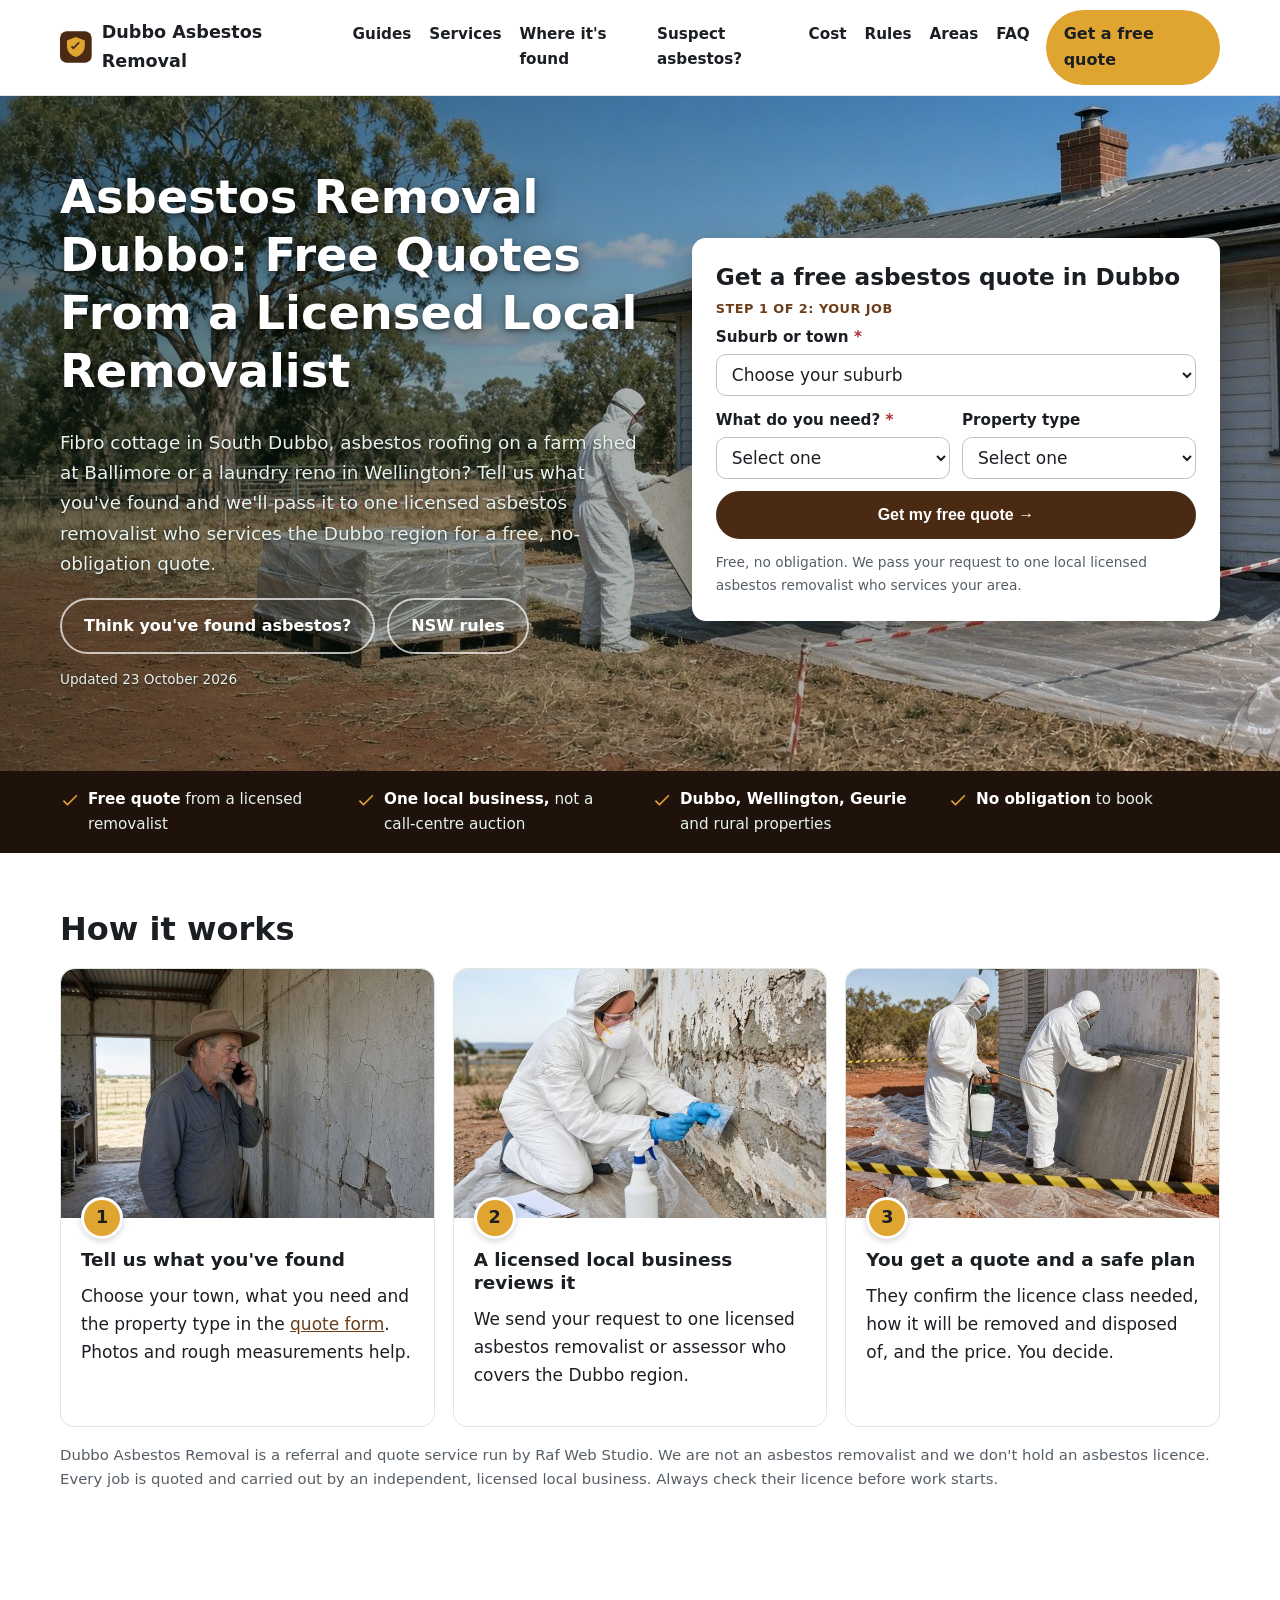
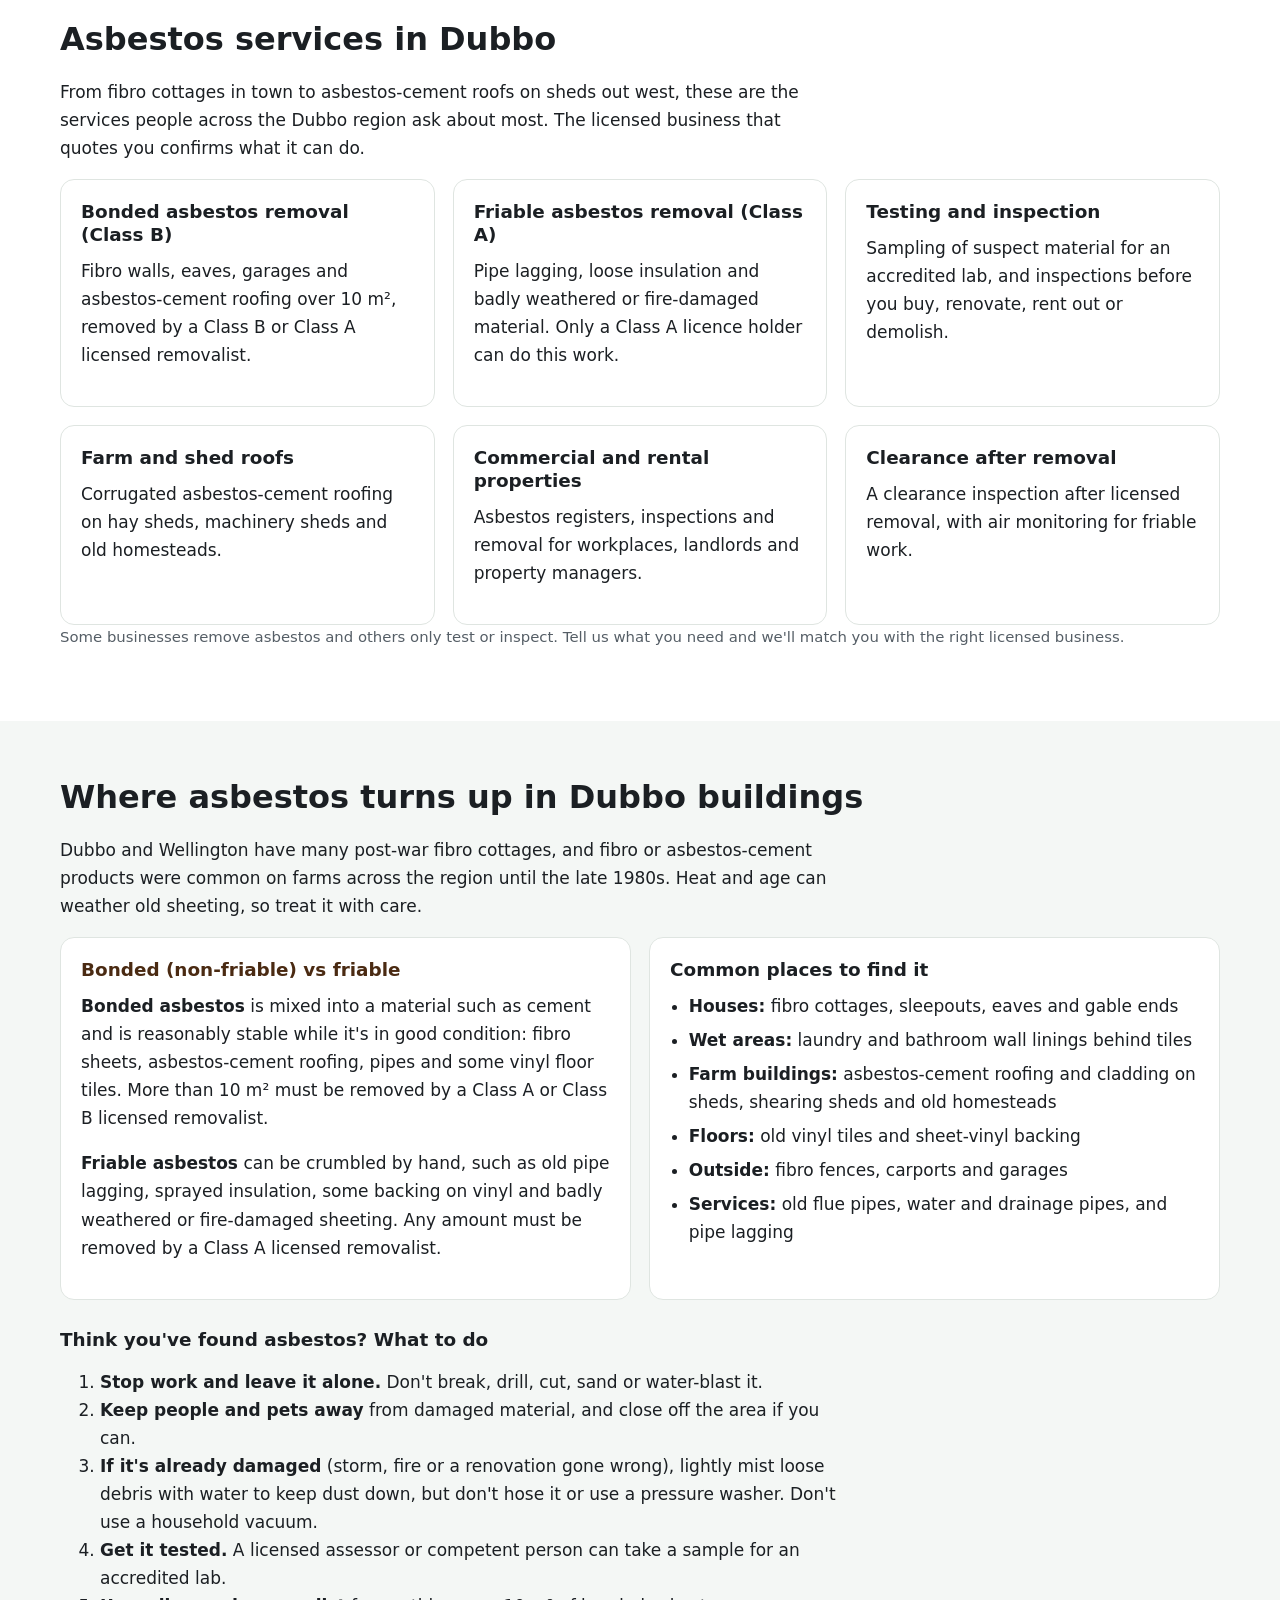
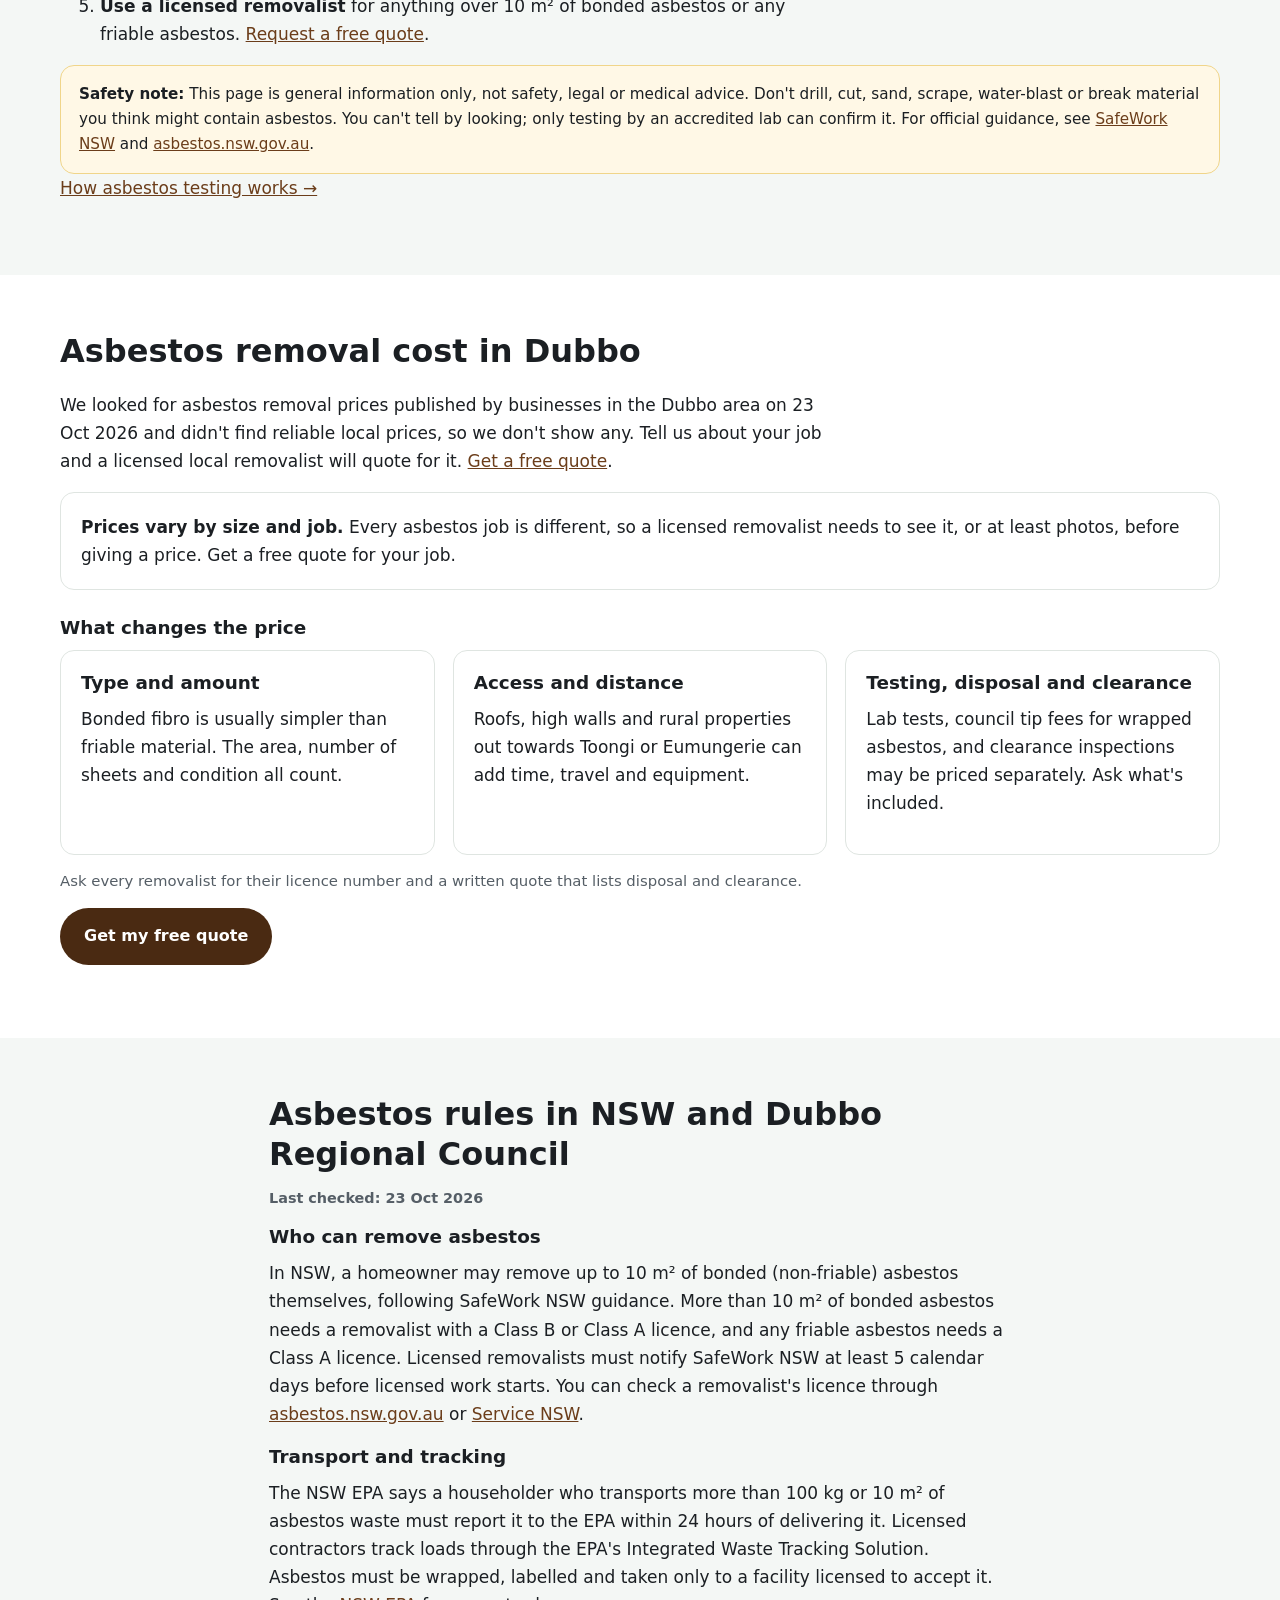
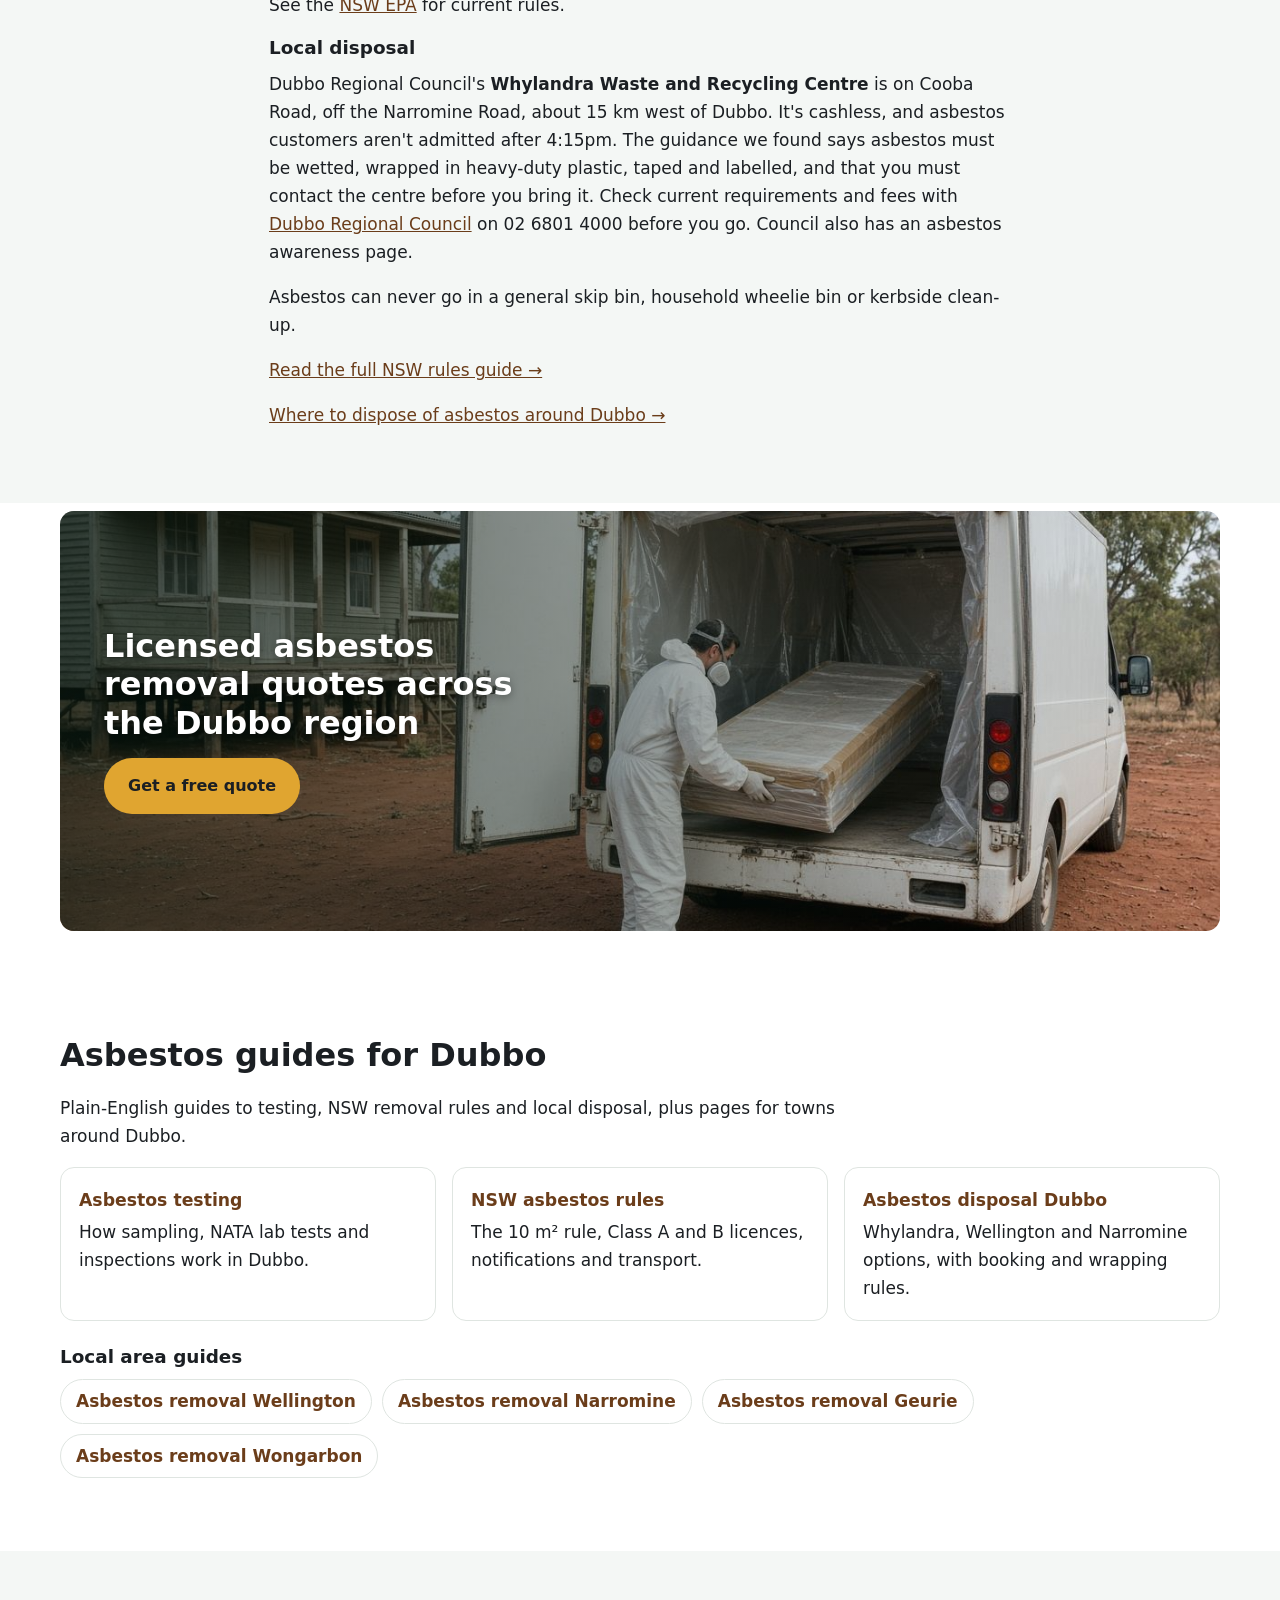
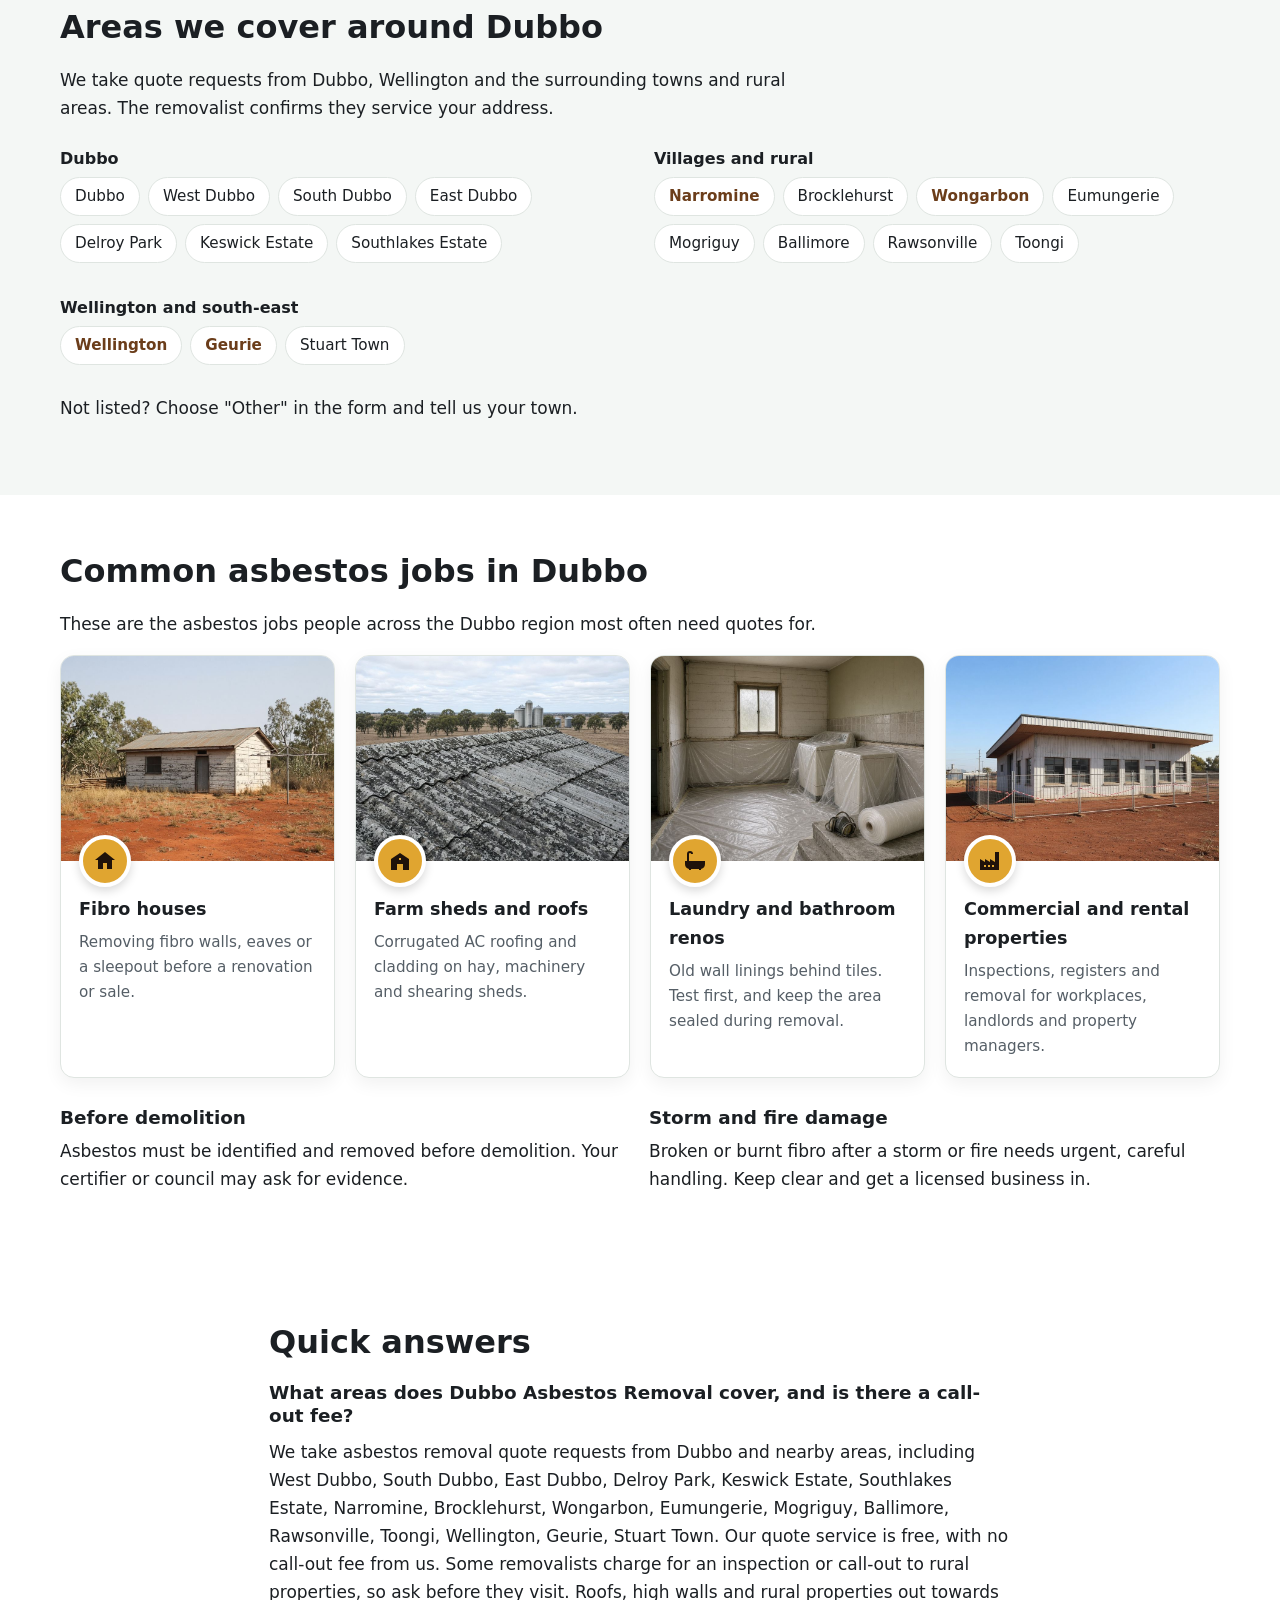
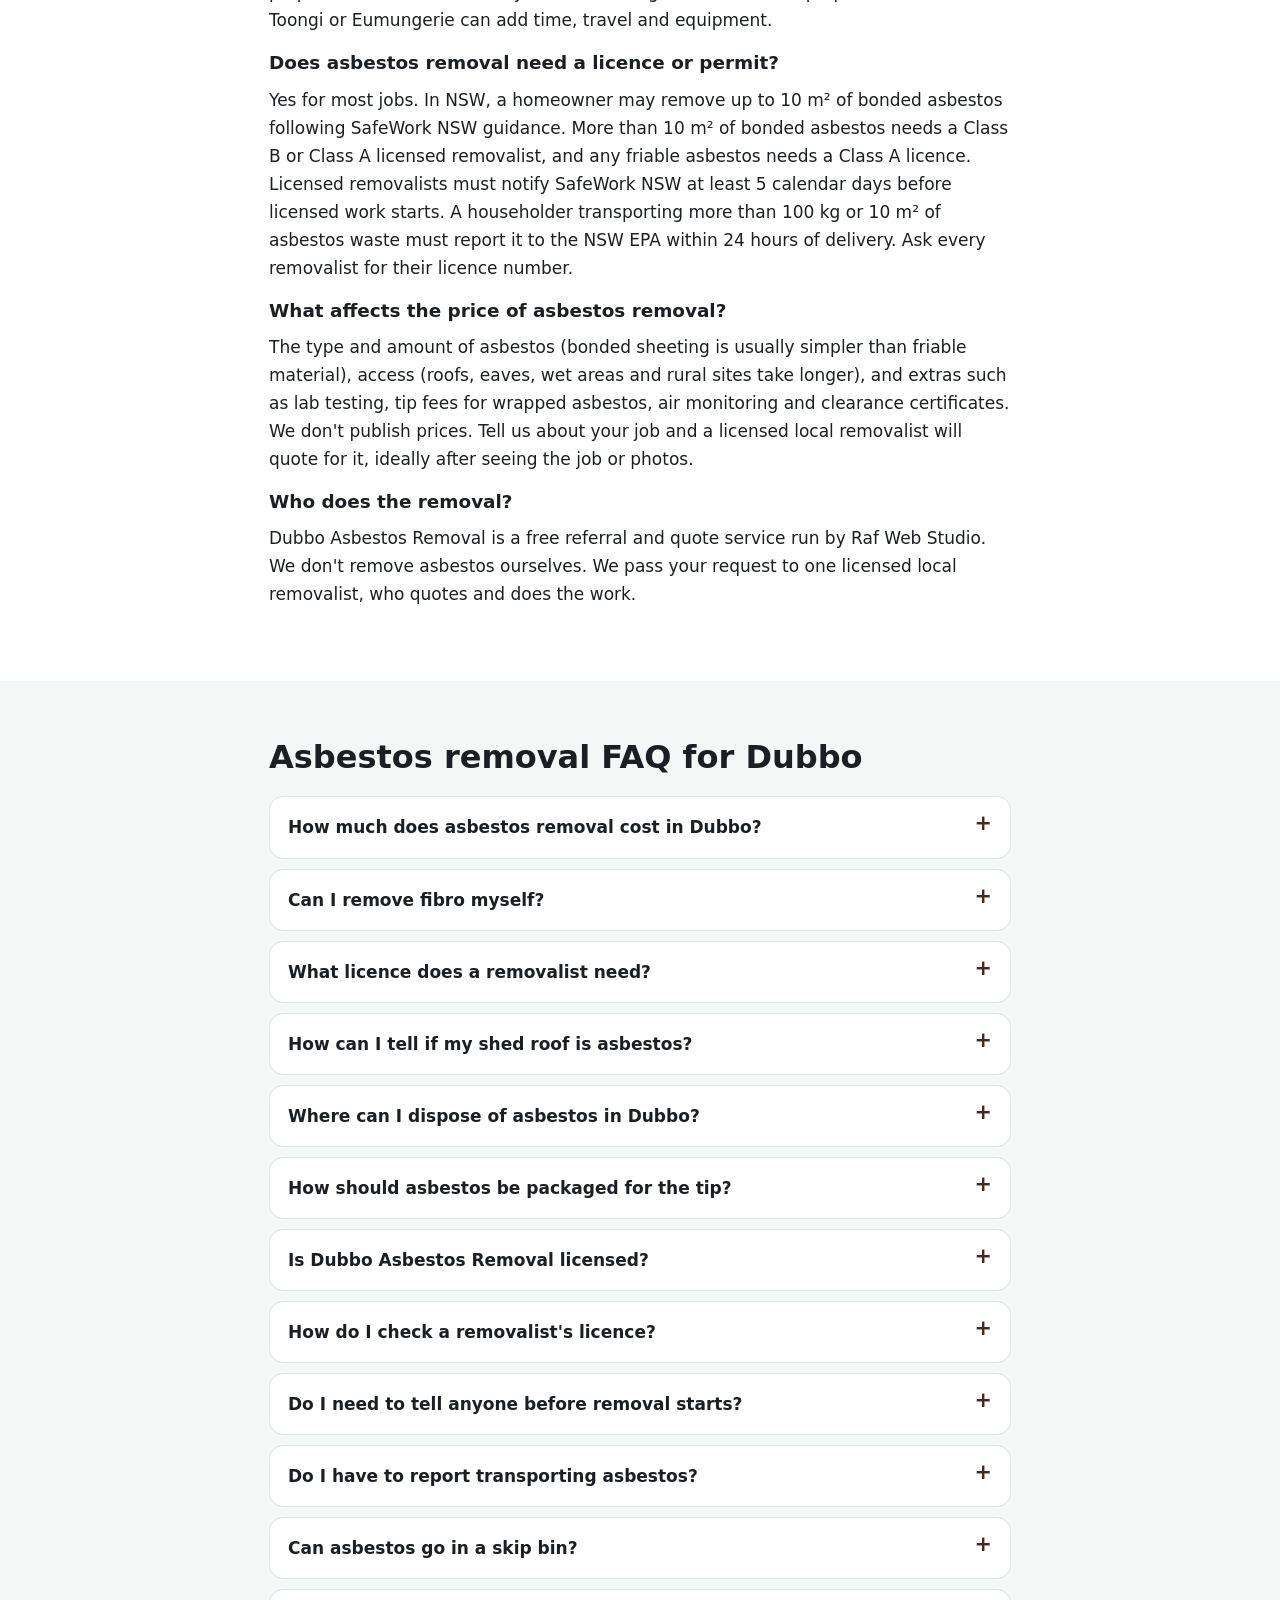
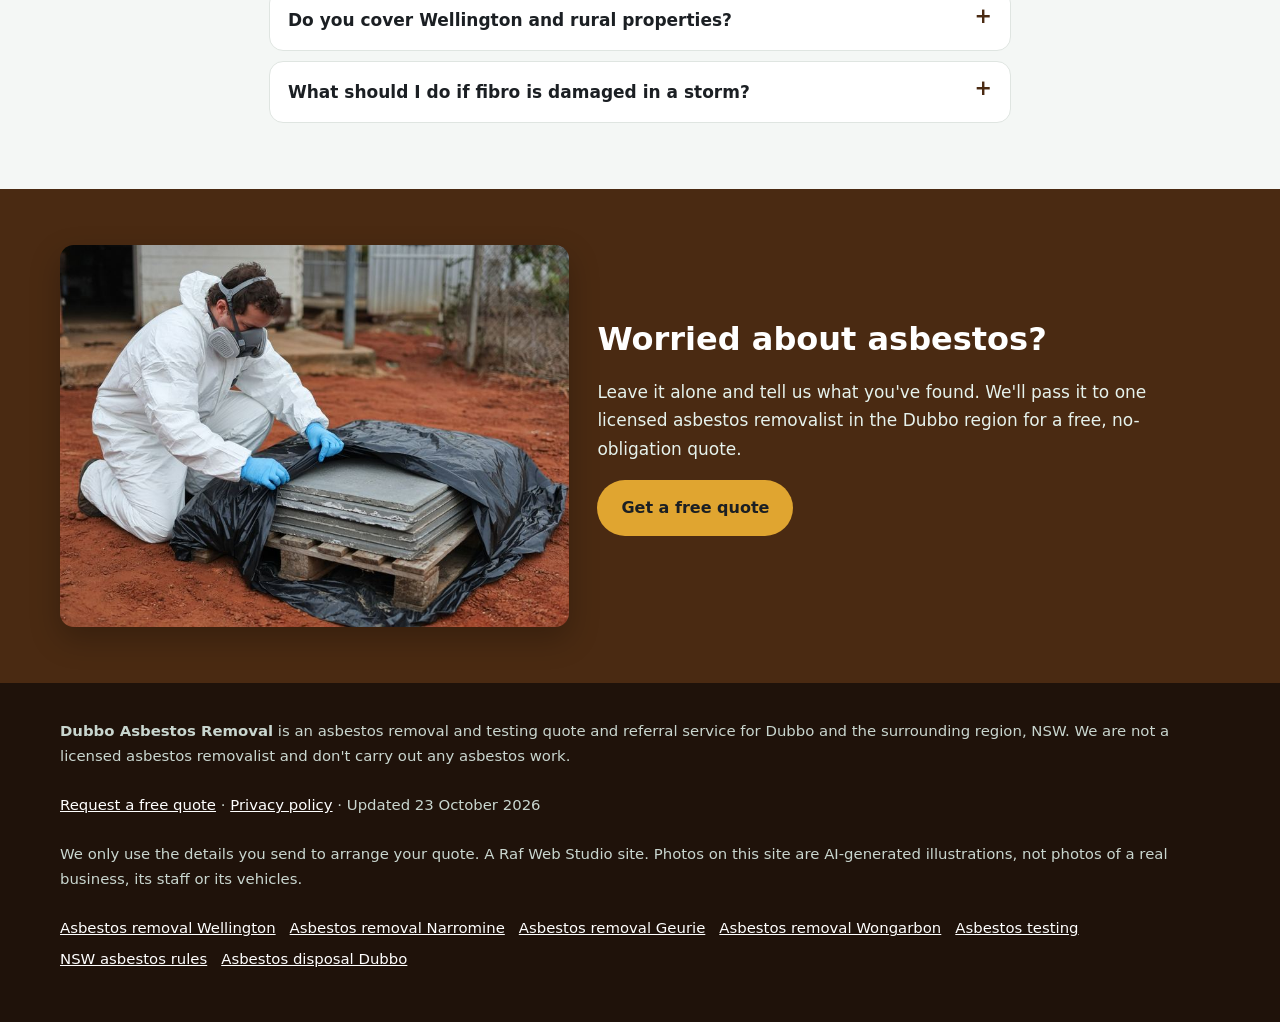
==== commit b0af1ca5: "AI search basics: LocalBusiness schema, quick answers in FAQ schema, llms.txt" ====
--- a/index.html
+++ b/index.html
@@ -33,6 +33,101 @@
 <script type="application/ld+json">
 {
  "@context": "https://schema.org",
+ "@type": "LocalBusiness",
+ "@id": "https://dubboasbestosremoval.com/#business",
+ "name": "Dubbo Asbestos Removal",
+ "url": "https://dubboasbestosremoval.com/",
+ "description": "Asbestos removal in Dubbo, Wellington and surrounds. Free quotes from one licensed local removalist for fibro, asbestos roofs, farm sheds and testing. A free referral and quote service run by Raf Web Studio. It doesn't remove asbestos itself; one licensed local removalist quotes and does the work.",
+ "image": "https://dubboasbestosremoval.com/img/hero.jpg",
+ "areaServed": [
+  {
+   "@type": "AdministrativeArea",
+   "name": "Dubbo Regional Council, NSW"
+  },
+  {
+   "@type": "Place",
+   "name": "Dubbo, NSW"
+  },
+  {
+   "@type": "Place",
+   "name": "West Dubbo, NSW"
+  },
+  {
+   "@type": "Place",
+   "name": "South Dubbo, NSW"
+  },
+  {
+   "@type": "Place",
+   "name": "East Dubbo, NSW"
+  },
+  {
+   "@type": "Place",
+   "name": "Delroy Park, NSW"
+  },
+  {
+   "@type": "Place",
+   "name": "Keswick Estate, NSW"
+  },
+  {
+   "@type": "Place",
+   "name": "Southlakes Estate, NSW"
+  },
+  {
+   "@type": "Place",
+   "name": "Brocklehurst, NSW"
+  },
+  {
+   "@type": "Place",
+   "name": "Wongarbon, NSW"
+  },
+  {
+   "@type": "Place",
+   "name": "Eumungerie, NSW"
+  },
+  {
+   "@type": "Place",
+   "name": "Geurie, NSW"
+  },
+  {
+   "@type": "Place",
+   "name": "Wellington, NSW"
+  },
+  {
+   "@type": "Place",
+   "name": "Ballimore, NSW"
+  },
+  {
+   "@type": "Place",
+   "name": "Mogriguy, NSW"
+  },
+  {
+   "@type": "Place",
+   "name": "Rawsonville, NSW"
+  },
+  {
+   "@type": "Place",
+   "name": "Toongi, NSW"
+  },
+  {
+   "@type": "Place",
+   "name": "Stuart Town, NSW"
+  }
+ ],
+ "knowsAbout": [
+  "Asbestos removal",
+  "Asbestos testing",
+  "Asbestos disposal",
+  "NSW asbestos rules"
+ ],
+ "parentOrganization": {
+  "@type": "Organization",
+  "name": "Raf Web Studio"
+ }
+}
+</script>
+<script type="application/ld+json">
+{
+ "@context": "https://schema.org",
  "@type": "WebSite",
  "@id": "https://dubboasbestosremoval.com/#website",
  "name": "Dubbo Asbestos Removal",
@@ -50,9 +145,7 @@
  "description": "Free asbestos removal and testing quotes in Dubbo. We pass your request to one licensed local asbestos removalist.",
  "url": "https://dubboasbestosremoval.com/",
  "provider": {
-  "@type": "Organization",
-  "name": "Dubbo Asbestos Removal",
-  "url": "https://dubboasbestosremoval.com/"
+  "@id": "https://dubboasbestosremoval.com/#business"
  },
  "areaServed": [
   {
@@ -237,6 +330,38 @@
    "acceptedAnswer": {
     "@type": "Answer",
     "text": "Keep people and pets away, don't hose or sweep it, lightly mist loose debris if needed, and call a licensed removalist."
+   }
+  },
+  {
+   "@type": "Question",
+   "name": "What areas does Dubbo Asbestos Removal cover, and is there a call-out fee?",
+   "acceptedAnswer": {
+    "@type": "Answer",
+    "text": "We take asbestos removal quote requests from Dubbo and nearby areas, including West Dubbo, South Dubbo, East Dubbo, Delroy Park, Keswick Estate, Southlakes Estate, Narromine, Brocklehurst, Wongarbon, Eumungerie, Mogriguy, Ballimore, Rawsonville, Toongi, Wellington, Geurie, Stuart Town. Our quote service is free, with no call-out fee from us. Some removalists charge for an inspection or call-out to rural properties, so ask before they visit. Roofs, high walls and rural properties out towards Toongi or Eumungerie can add time, travel and equipment."
+   }
+  },
+  {
+   "@type": "Question",
+   "name": "Does asbestos removal need a licence or permit?",
+   "acceptedAnswer": {
+    "@type": "Answer",
+    "text": "Yes for most jobs. In NSW, a homeowner may remove up to 10 m² of bonded asbestos following SafeWork NSW guidance. More than 10 m² of bonded asbestos needs a Class B or Class A licensed removalist, and any friable asbestos needs a Class A licence. Licensed removalists must notify SafeWork NSW at least 5 calendar days before licensed work starts. A householder transporting more than 100 kg or 10 m² of asbestos waste must report it to the NSW EPA within 24 hours of delivery. Ask every removalist for their licence number."
+   }
+  },
+  {
+   "@type": "Question",
+   "name": "What affects the price of asbestos removal?",
+   "acceptedAnswer": {
+    "@type": "Answer",
+    "text": "The type and amount of asbestos (bonded sheeting is usually simpler than friable material), access (roofs, eaves, wet areas and rural sites take longer), and extras such as lab testing, tip fees for wrapped asbestos, air monitoring and clearance certificates. We don't publish prices. Tell us about your job and a licensed local removalist will quote for it, ideally after seeing the job or photos."
+   }
+  },
+  {
+   "@type": "Question",
+   "name": "Who does the removal?",
+   "acceptedAnswer": {
+    "@type": "Answer",
+    "text": "Dubbo Asbestos Removal is a free referral and quote service run by Raf Web Studio. We don't remove asbestos ourselves. We pass your request to one licensed local removalist, who quotes and does the work."
    }
   }
  ]
@@ -431,6 +556,21 @@
     <div class="grid grid-2 more-jobs"><div><h3>Before demolition</h3><p>Asbestos must be identified and removed before demolition. Your certifier or council may ask for evidence.</p></div><div><h3>Storm and fire damage</h3><p>Broken or burnt fibro after a storm or fire needs urgent, careful handling. Keep clear and get a licensed business in.</p></div></div>
   </div>
 </section>
+<!-- ai-answers-v1 -->
+<section id="answers" aria-labelledby="answers-h">
+  <div class="wrap intro">
+    <h2 id="answers-h">Quick answers</h2>
+    <h3>What areas does Dubbo Asbestos Removal cover, and is there a call-out fee?</h3>
+    <p>We take asbestos removal quote requests from Dubbo and nearby areas, including West Dubbo, South Dubbo, East Dubbo, Delroy Park, Keswick Estate, Southlakes Estate, Narromine, Brocklehurst, Wongarbon, Eumungerie, Mogriguy, Ballimore, Rawsonville, Toongi, Wellington, Geurie, Stuart Town. Our quote service is free, with no call-out fee from us. Some removalists charge for an inspection or call-out to rural properties, so ask before they visit. Roofs, high walls and rural properties out towards Toongi or Eumungerie can add time, travel and equipment.</p>
+    <h3>Does asbestos removal need a licence or permit?</h3>
+    <p>Yes for most jobs. In NSW, a homeowner may remove up to 10 m² of bonded asbestos following SafeWork NSW guidance. More than 10 m² of bonded asbestos needs a Class B or Class A licensed removalist, and any friable asbestos needs a Class A licence. Licensed removalists must notify SafeWork NSW at least 5 calendar days before licensed work starts. A householder transporting more than 100 kg or 10 m² of asbestos waste must report it to the NSW EPA within 24 hours of delivery. Ask every removalist for their licence number.</p>
+    <h3>What affects the price of asbestos removal?</h3>
+    <p>The type and amount of asbestos (bonded sheeting is usually simpler than friable material), access (roofs, eaves, wet areas and rural sites take longer), and extras such as lab testing, tip fees for wrapped asbestos, air monitoring and clearance certificates. We don&#x27;t publish prices. Tell us about your job and a licensed local removalist will quote for it, ideally after seeing the job or photos.</p>
+    <h3>Who does the removal?</h3>
+    <p>Dubbo Asbestos Removal is a free referral and quote service run by Raf Web Studio. We don&#x27;t remove asbestos ourselves. We pass your request to one licensed local removalist, who quotes and does the work.</p>
+  </div>
+</section>
+
 <section class="alt" id="faq" aria-labelledby="faq-h">
   <div class="wrap intro">
     <h2 id="faq-h">Asbestos removal FAQ for Dubbo</h2>
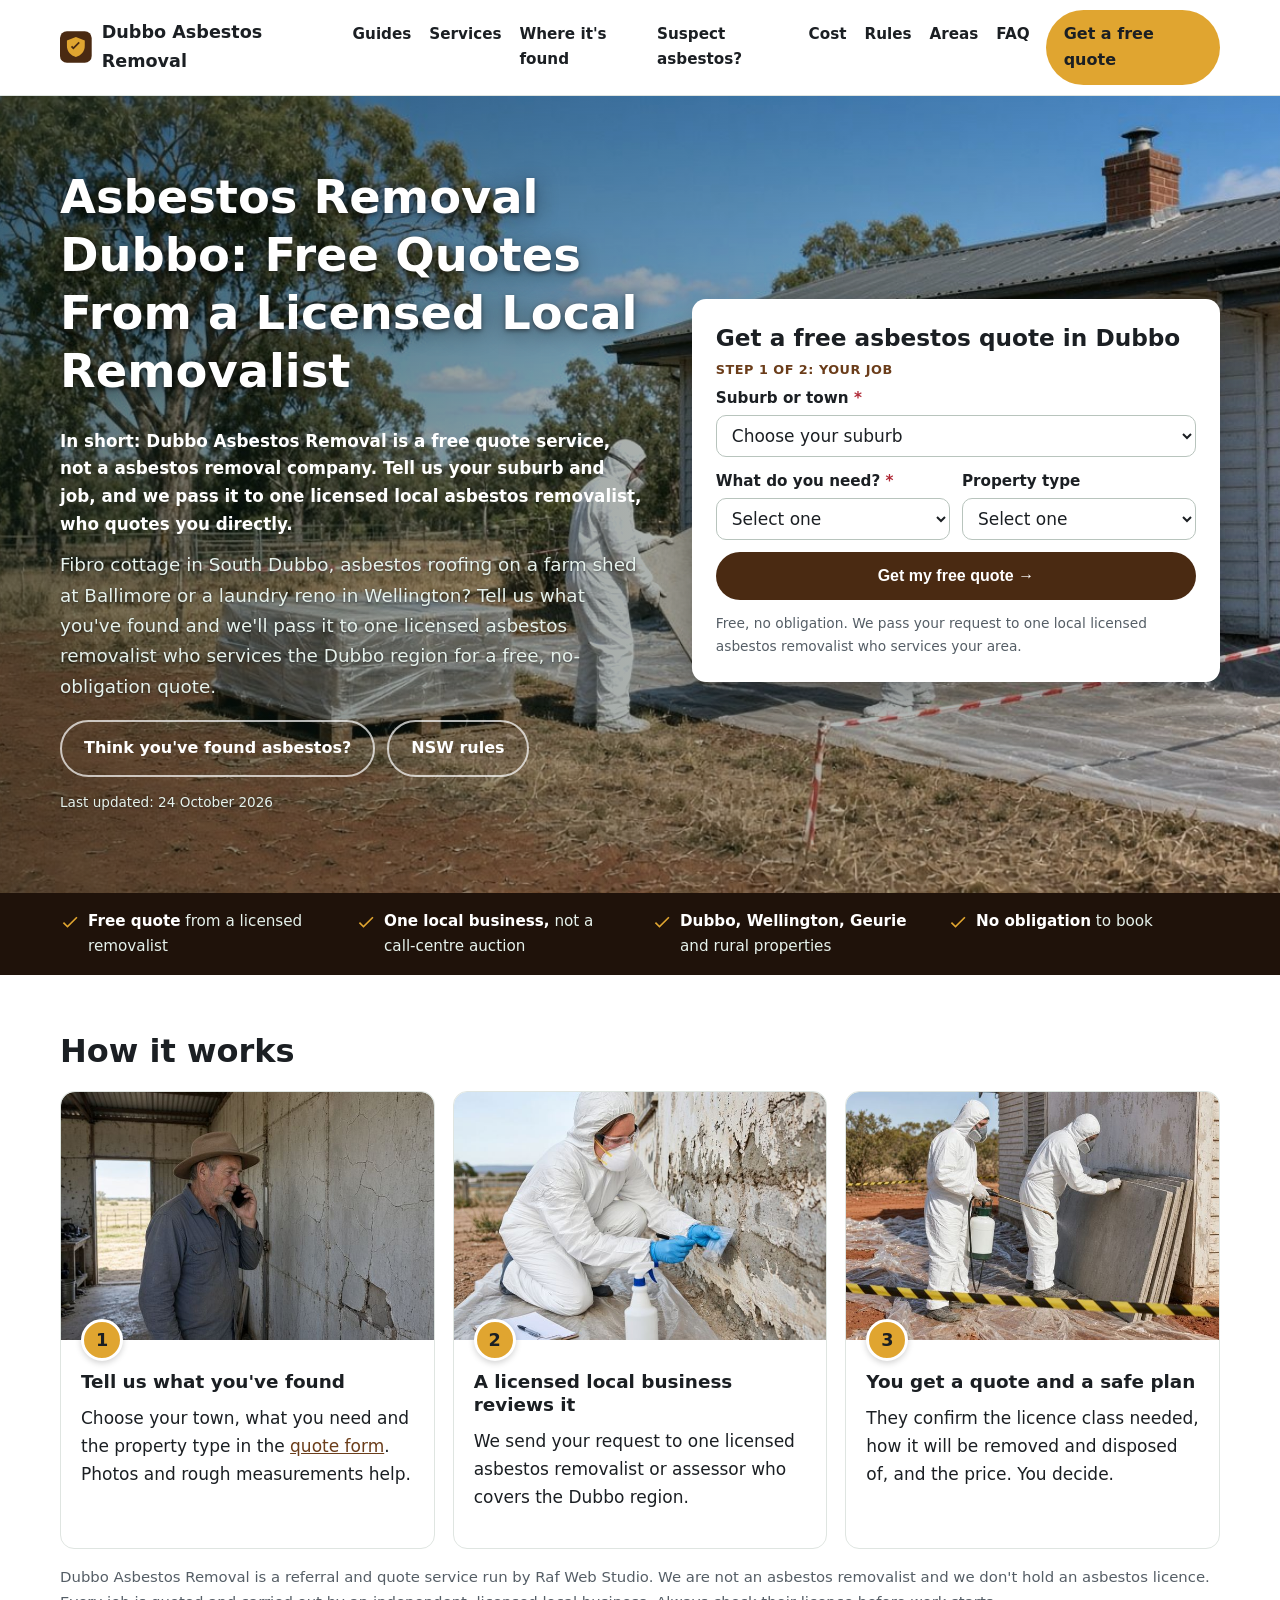
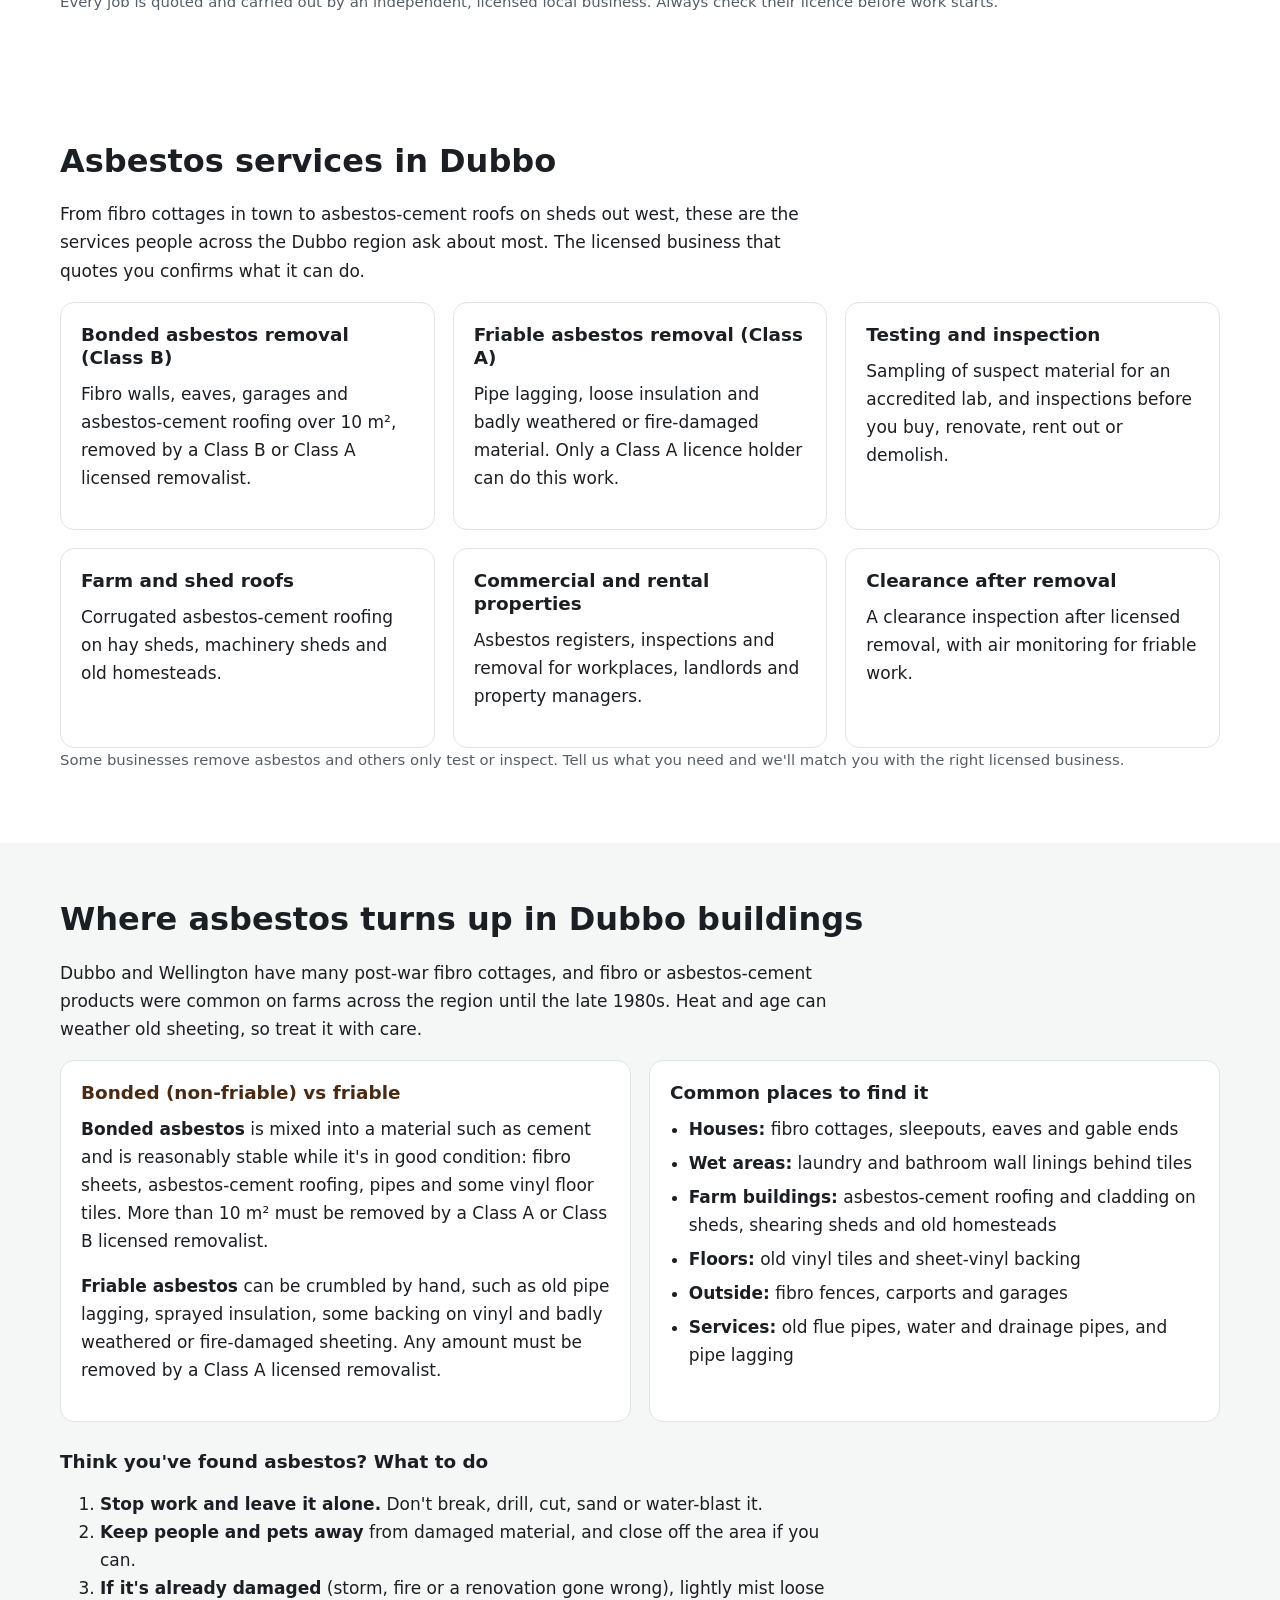
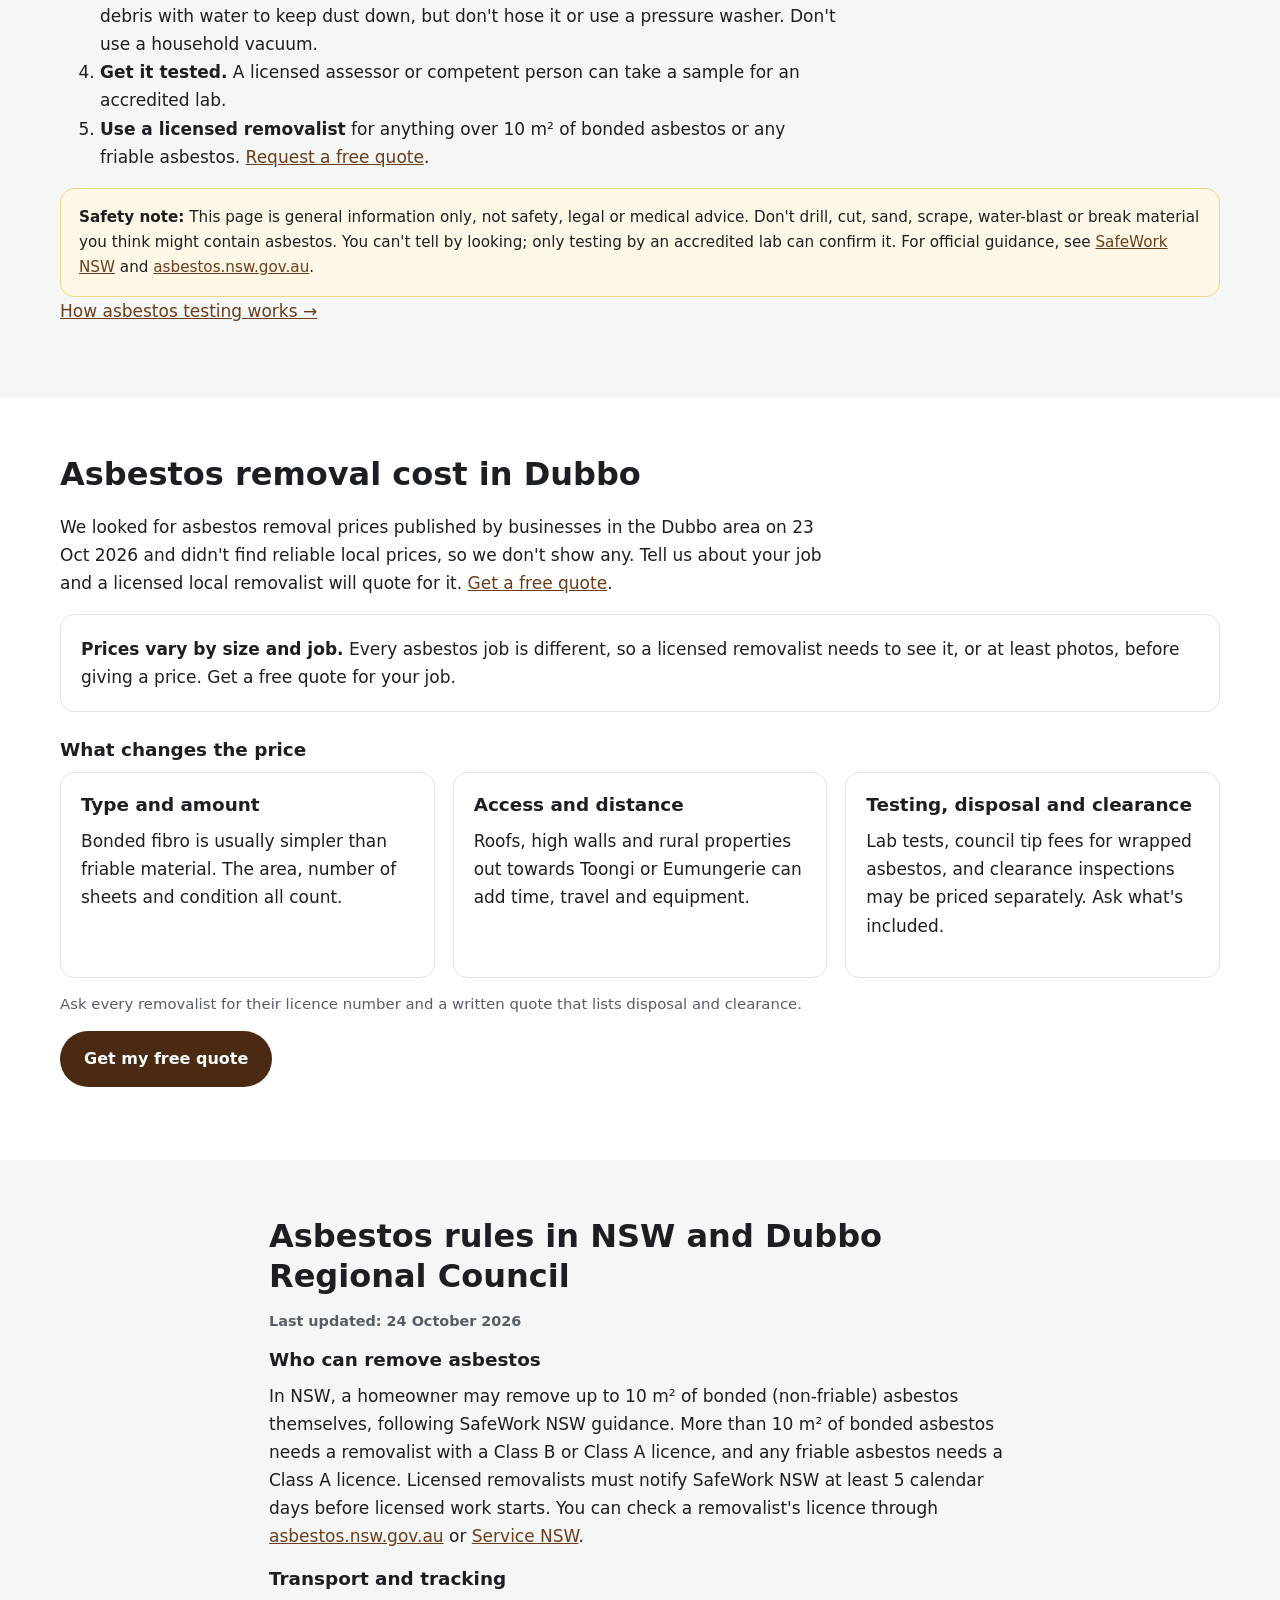
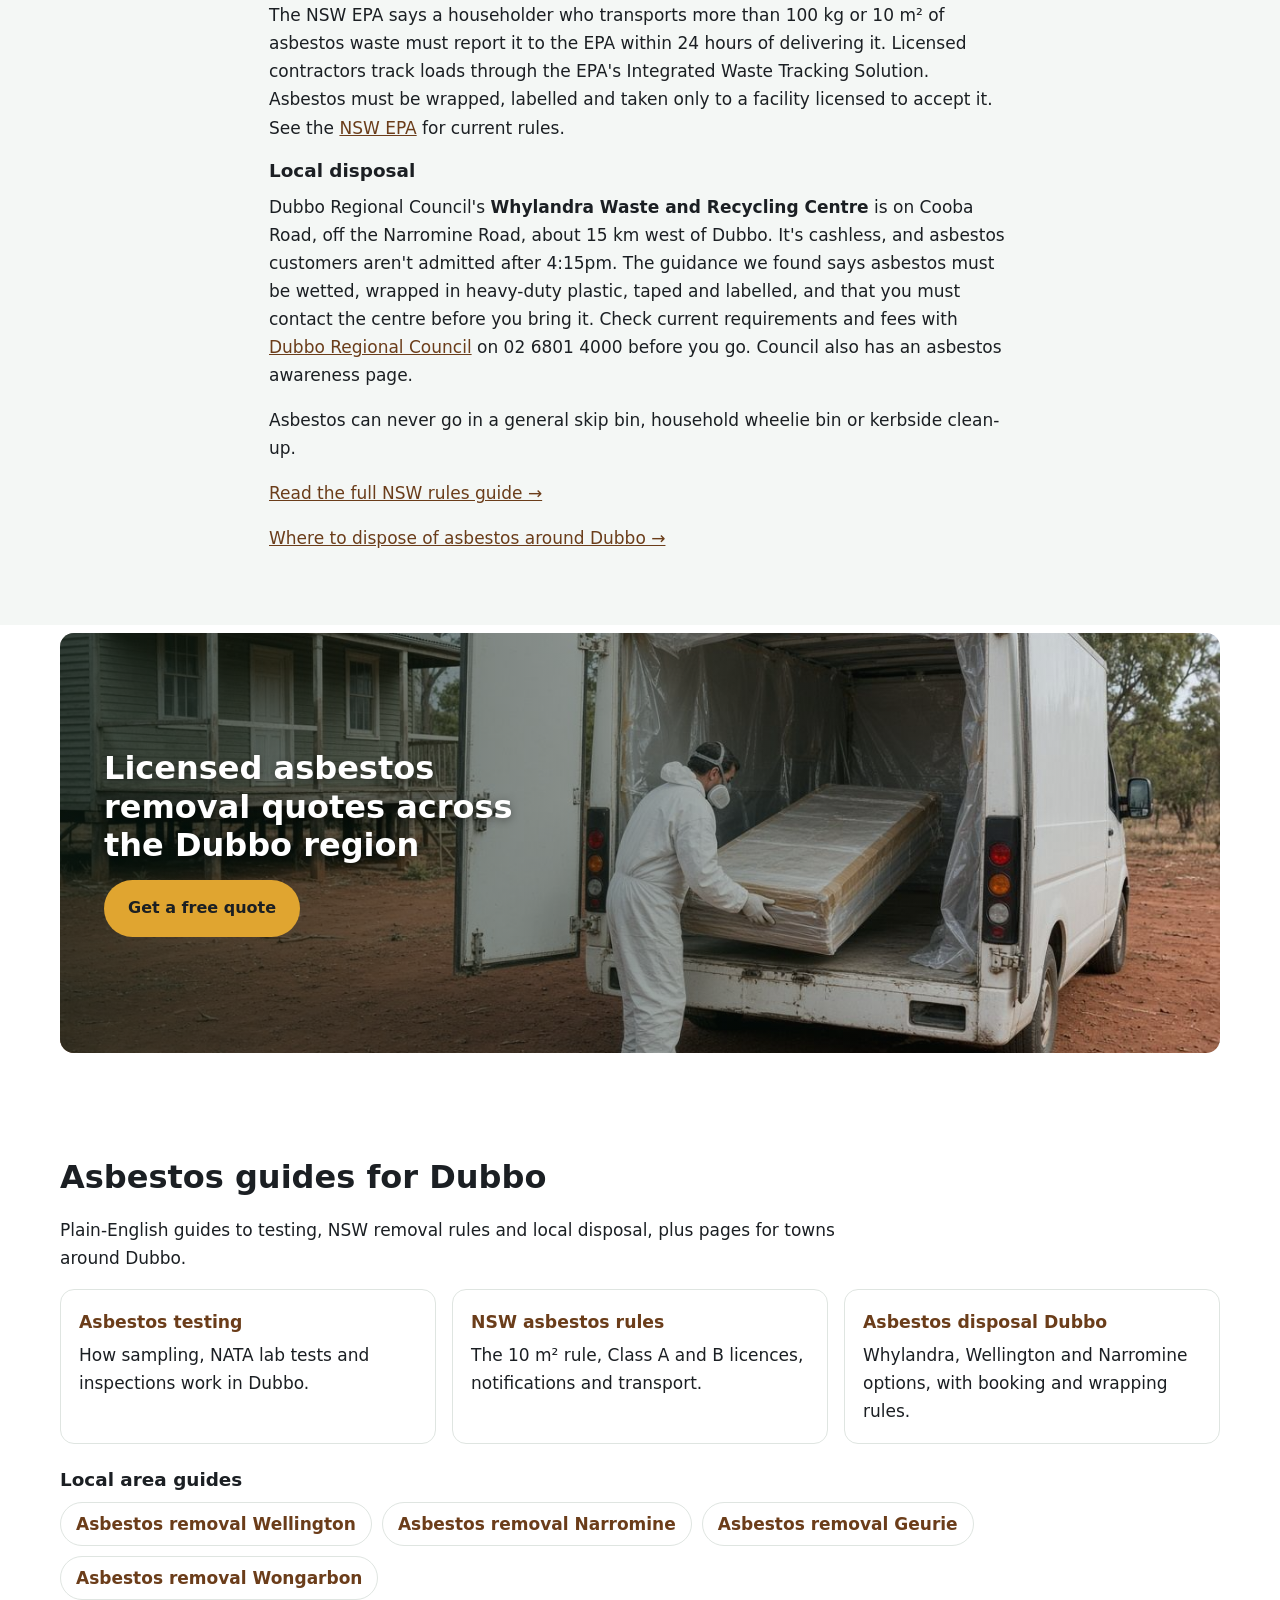
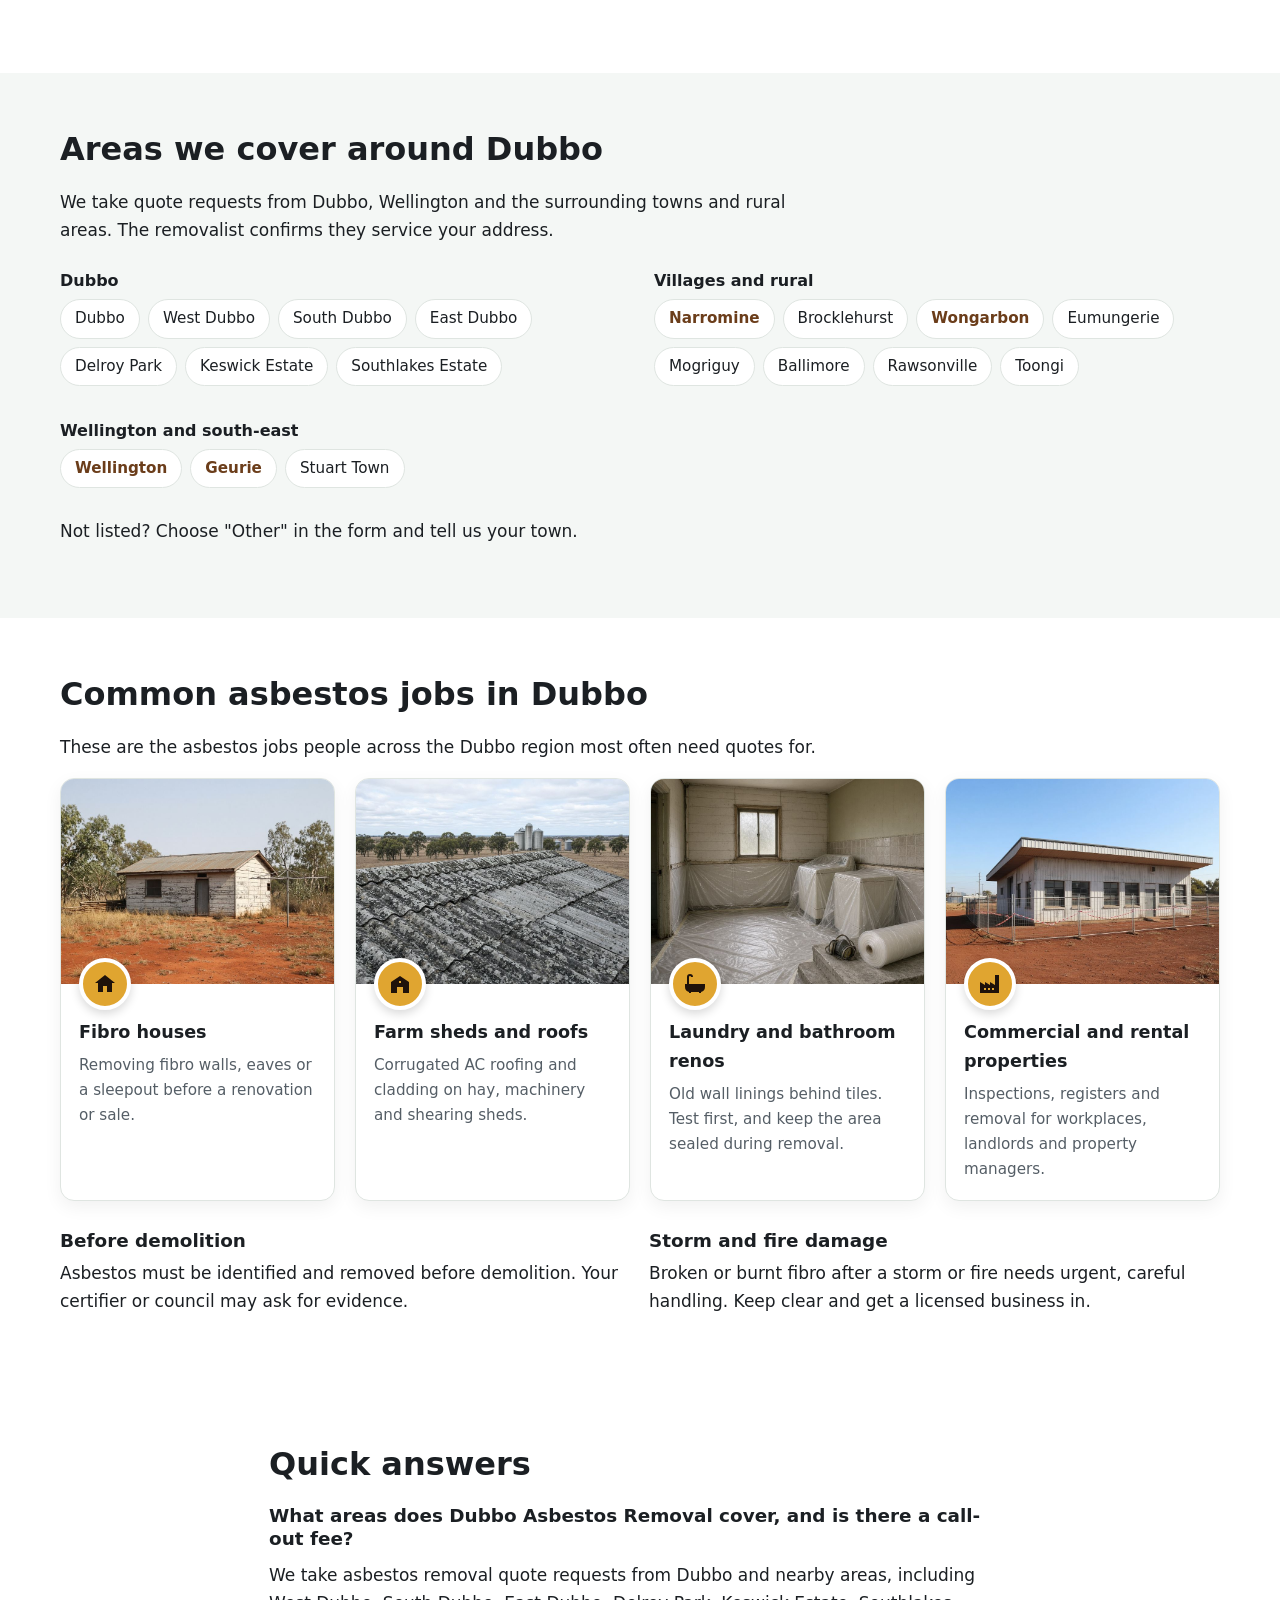
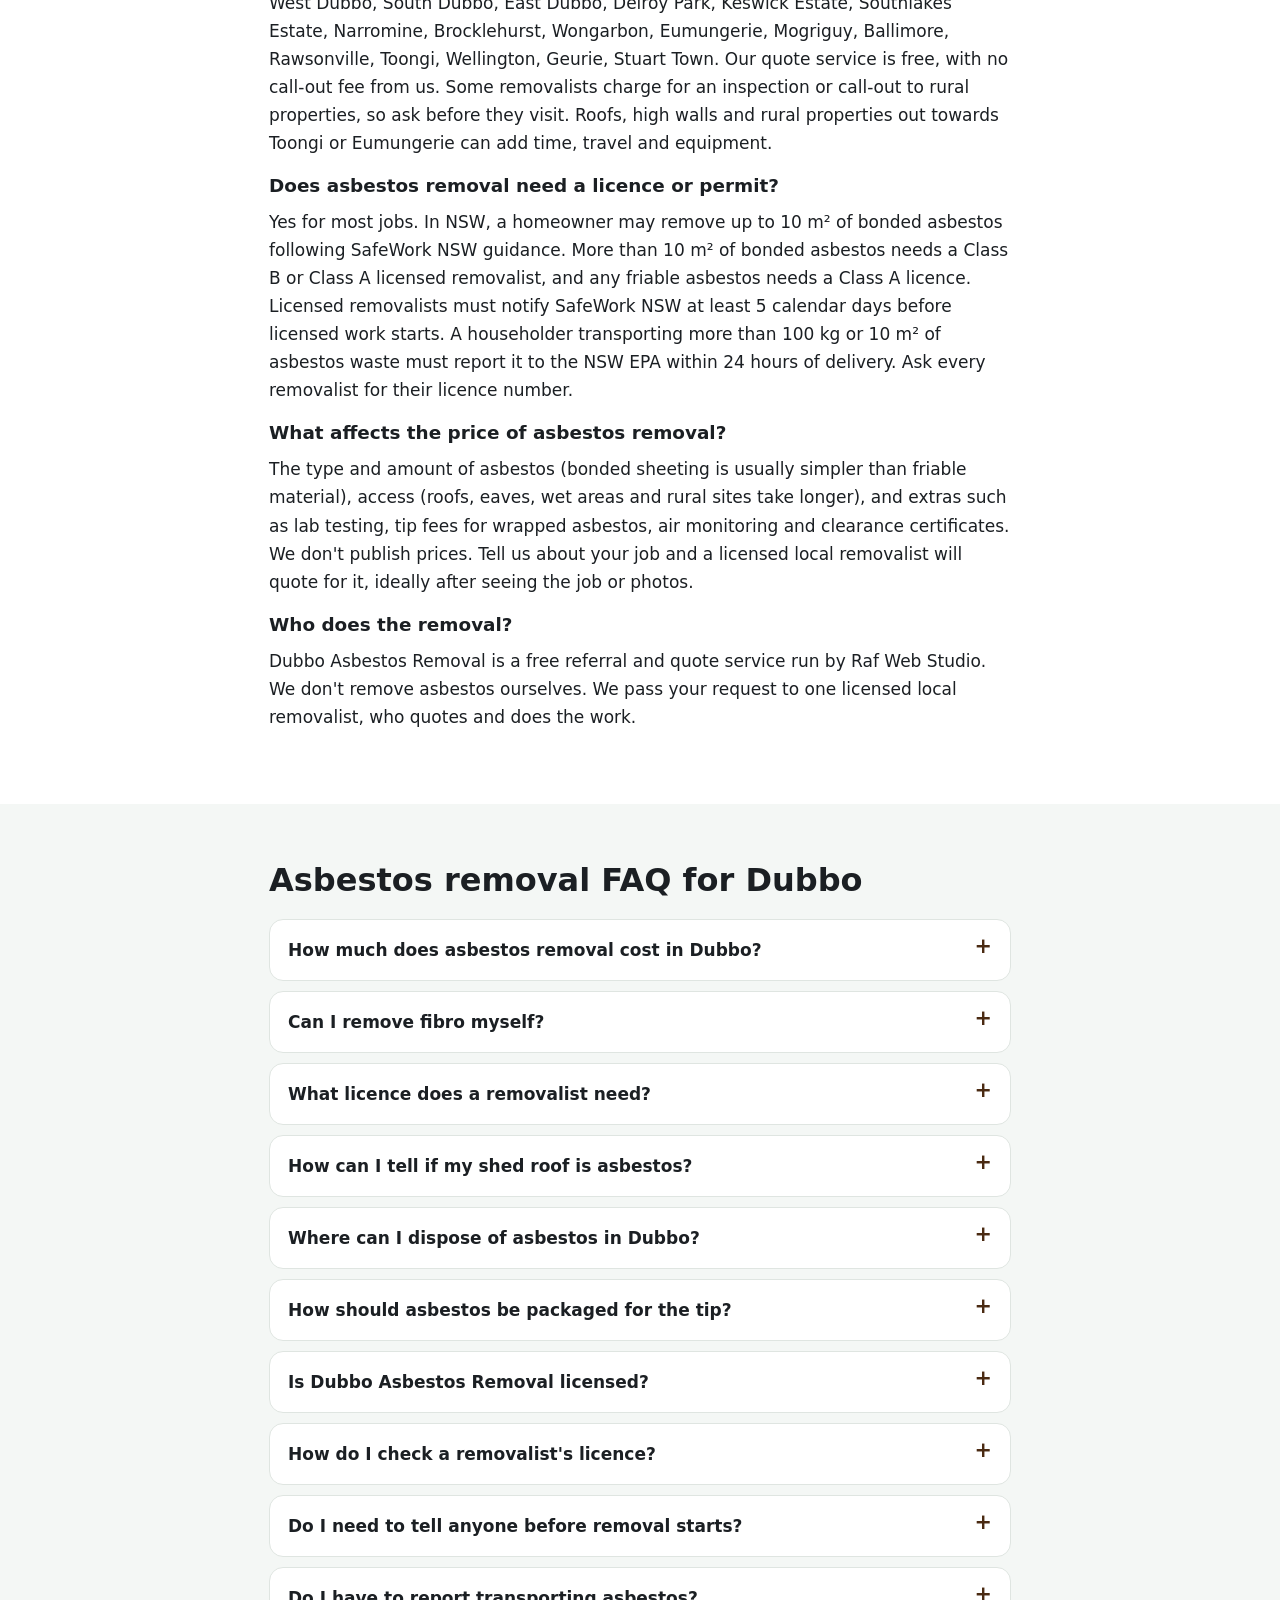
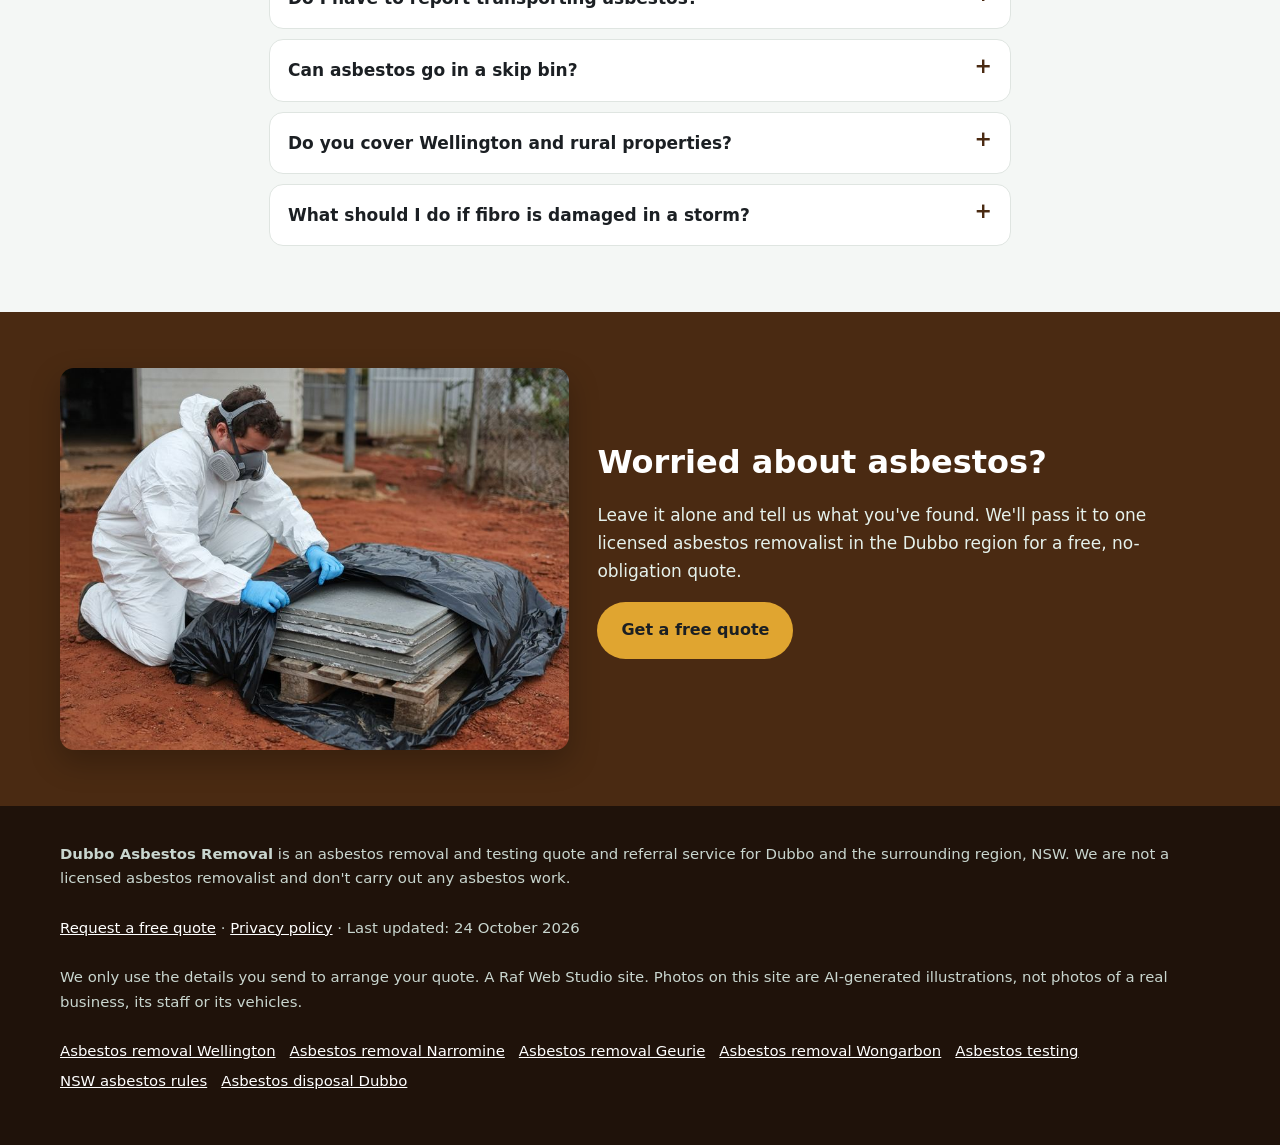
==== commit 436e9ba3: "Plain summary + Last updated line + WebPage dateModified on every page; sitemap lastmod; IndexNow ke" ====
--- a/index.html
+++ b/index.html
@@ -33,6 +33,24 @@
 <script type="application/ld+json">
 {
  "@context": "https://schema.org",
+ "@type": "WebPage",
+ "@id": "https://dubboasbestosremoval.com/#webpage",
+ "url": "https://dubboasbestosremoval.com/",
+ "name": "Asbestos Removal Dubbo | Licensed Removal & Testing Quotes, Dubbo NSW",
+ "description": "Asbestos removal in Dubbo, Wellington and surrounds. Free quotes from one licensed local removalist for fibro, asbestos roofs, farm sheds and testing.",
+ "inLanguage": "en-AU",
+ "dateModified": "2026-10-24",
+ "isPartOf": {
+  "@id": "https://dubboasbestosremoval.com/#website"
+ },
+ "about": {
+  "@id": "https://dubboasbestosremoval.com/#business"
+ }
+}
+</script>
+<script type="application/ld+json">
+{
+ "@context": "https://schema.org",
  "@type": "LocalBusiness",
  "@id": "https://dubboasbestosremoval.com/#business",
  "name": "Dubbo Asbestos Removal",
@@ -129,6 +147,7 @@
 {
  "@context": "https://schema.org",
  "@type": "WebSite",
+ "dateModified": "2026-10-24",
  "@id": "https://dubboasbestosremoval.com/#website",
  "name": "Dubbo Asbestos Removal",
  "url": "https://dubboasbestosremoval.com/",
@@ -393,9 +412,10 @@
   <div class="wrap hero-grid">
     <div class="hero-copy">
       <h1 id="h1">Asbestos Removal Dubbo: Free Quotes From a Licensed Local Removalist</h1>
+      <p class="summary">In short: Dubbo Asbestos Removal is a free quote service, not a asbestos removal company. Tell us your suburb and job, and we pass it to one licensed local asbestos removalist, who quotes you directly.</p>
       <p class="lead">Fibro cottage in South Dubbo, asbestos roofing on a farm shed at Ballimore or a laundry reno in Wellington? Tell us what you've found and we'll pass it to one licensed asbestos removalist who services the Dubbo region for a free, no-obligation quote.</p>
       <div class="ctas"><a class="btn btn-ghost" href="#suspect">Think you've found asbestos?</a><a class="btn btn-ghost" href="#rules">NSW rules</a></div>
-      <p class="updated">Updated 23 October 2026</p>
+      <p class="updated">Last updated: 24 October 2026</p>
     </div>
     <div class="hero-form-card" id="quote">
       <h2 id="quote-h">Get a free asbestos quote in Dubbo</h2>
@@ -490,7 +510,7 @@
 <section class="alt" id="rules" aria-labelledby="rules-h">
   <div class="wrap intro">
     <h2 id="rules-h">Asbestos rules in NSW and Dubbo Regional Council</h2>
-    <p class="updated-dark">Last checked: 23 Oct 2026</p>
+    <p class="updated-dark">Last updated: 24 October 2026</p>
     <h3>Who can remove asbestos</h3>
     <p>In NSW, a homeowner may remove up to 10 m² of bonded (non-friable) asbestos themselves, following SafeWork NSW guidance. More than 10 m² of bonded asbestos needs a removalist with a Class B or Class A licence, and any friable asbestos needs a Class A licence. Licensed removalists must notify SafeWork NSW at least 5 calendar days before licensed work starts. You can check a removalist's licence through <a href="https://www.asbestos.nsw.gov.au/" rel="noopener">asbestos.nsw.gov.au</a> or <a href="https://www.service.nsw.gov.au/" rel="noopener">Service NSW</a>.</p>
     <h3>Transport and tracking</h3>
@@ -605,7 +625,7 @@
 <footer class="site-footer">
   <div class="wrap">
     <p><strong>Dubbo Asbestos Removal</strong> is an asbestos removal and testing quote and referral service for Dubbo and the surrounding region, NSW. We are not a licensed asbestos removalist and don't carry out any asbestos work.</p>
-    <p><a href="#quote">Request a free quote</a> · <a href="privacy.html">Privacy policy</a> · Updated 23 October 2026</p>
+    <p><a href="#quote">Request a free quote</a> · <a href="privacy.html">Privacy policy</a> · Last updated: 24 October 2026</p>
     <p>We only use the details you send to arrange your quote. A Raf Web Studio site. Photos on this site are AI-generated illustrations, not photos of a real business, its staff or its vehicles.</p>
     <p class="footer-links"><a href="/asbestos-removal-wellington/">Asbestos removal Wellington</a> <a href="/asbestos-removal-narromine/">Asbestos removal Narromine</a> <a href="/asbestos-removal-geurie/">Asbestos removal Geurie</a> <a href="/asbestos-removal-wongarbon/">Asbestos removal Wongarbon</a> <a href="/asbestos-testing/">Asbestos testing</a> <a href="/nsw-asbestos-removal-rules/">NSW asbestos rules</a> <a href="/asbestos-disposal-dubbo/">Asbestos disposal Dubbo</a></p>
   </div>
--- a/styles.css
+++ b/styles.css
@@ -255,3 +255,7 @@
 .guide-cards a strong{display:block;color:var(--green-2);font-size:1.08rem;margin-bottom:4px}
 .guide-cards a:hover{border-color:var(--green)}
 .footer-links{display:flex;flex-wrap:wrap;gap:6px 14px}
+
+/* summary-v1 */
+.summary{font-size:1.05rem;font-weight:600;max-width:44em;margin:0 0 .7em}
+.hero .summary,.page-hero .summary{color:#fff}
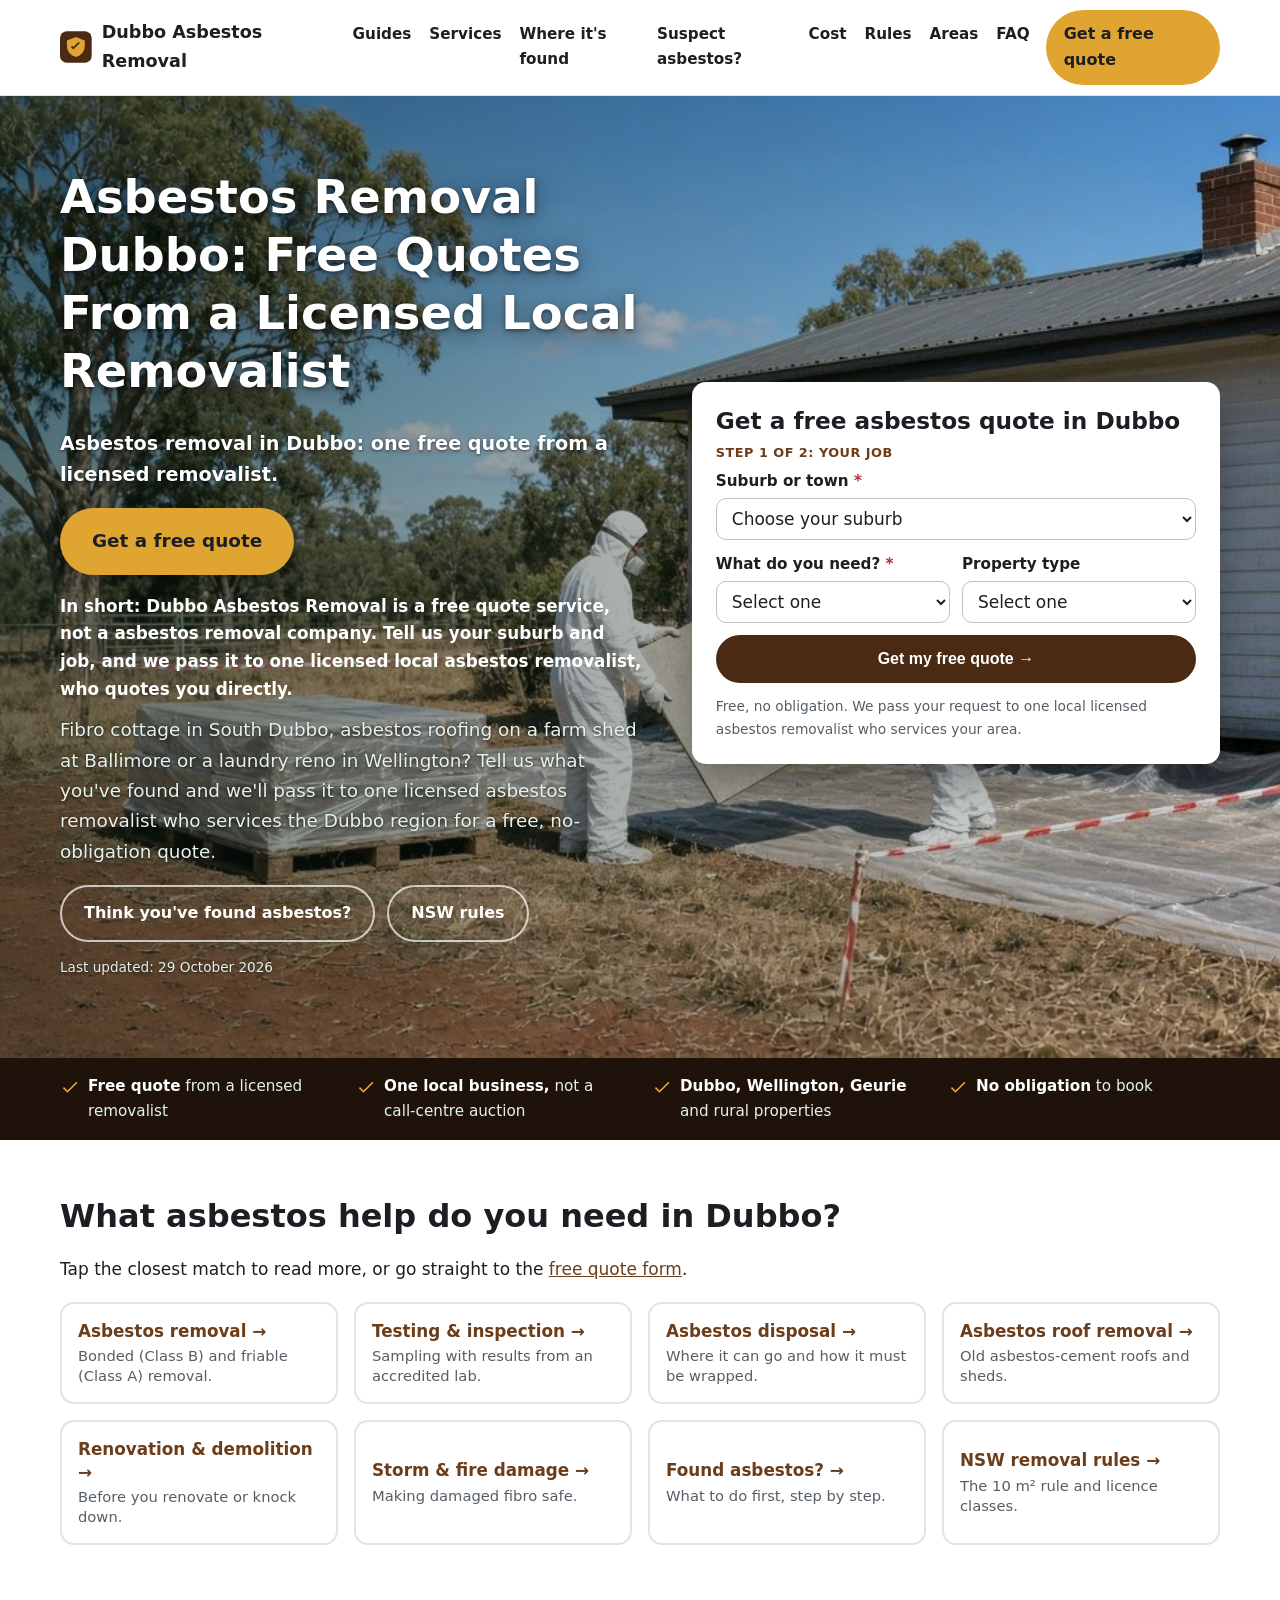
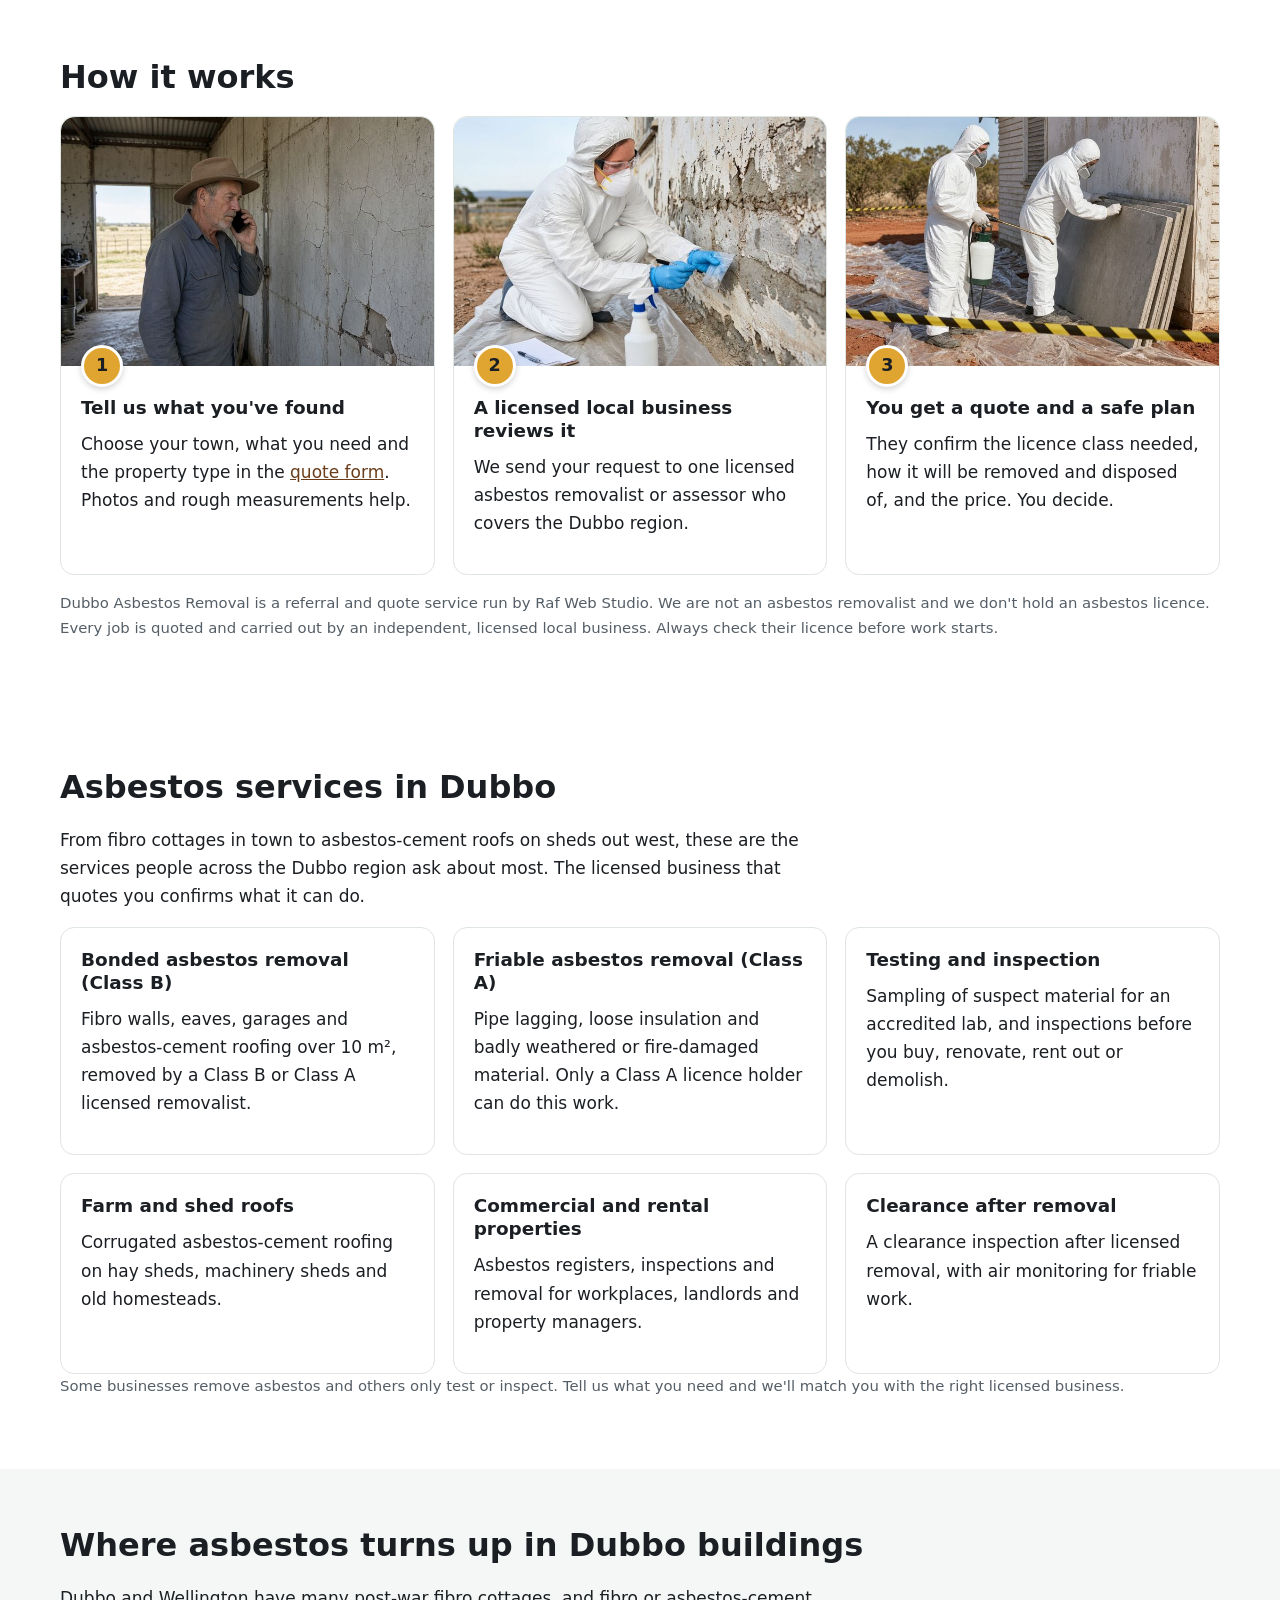
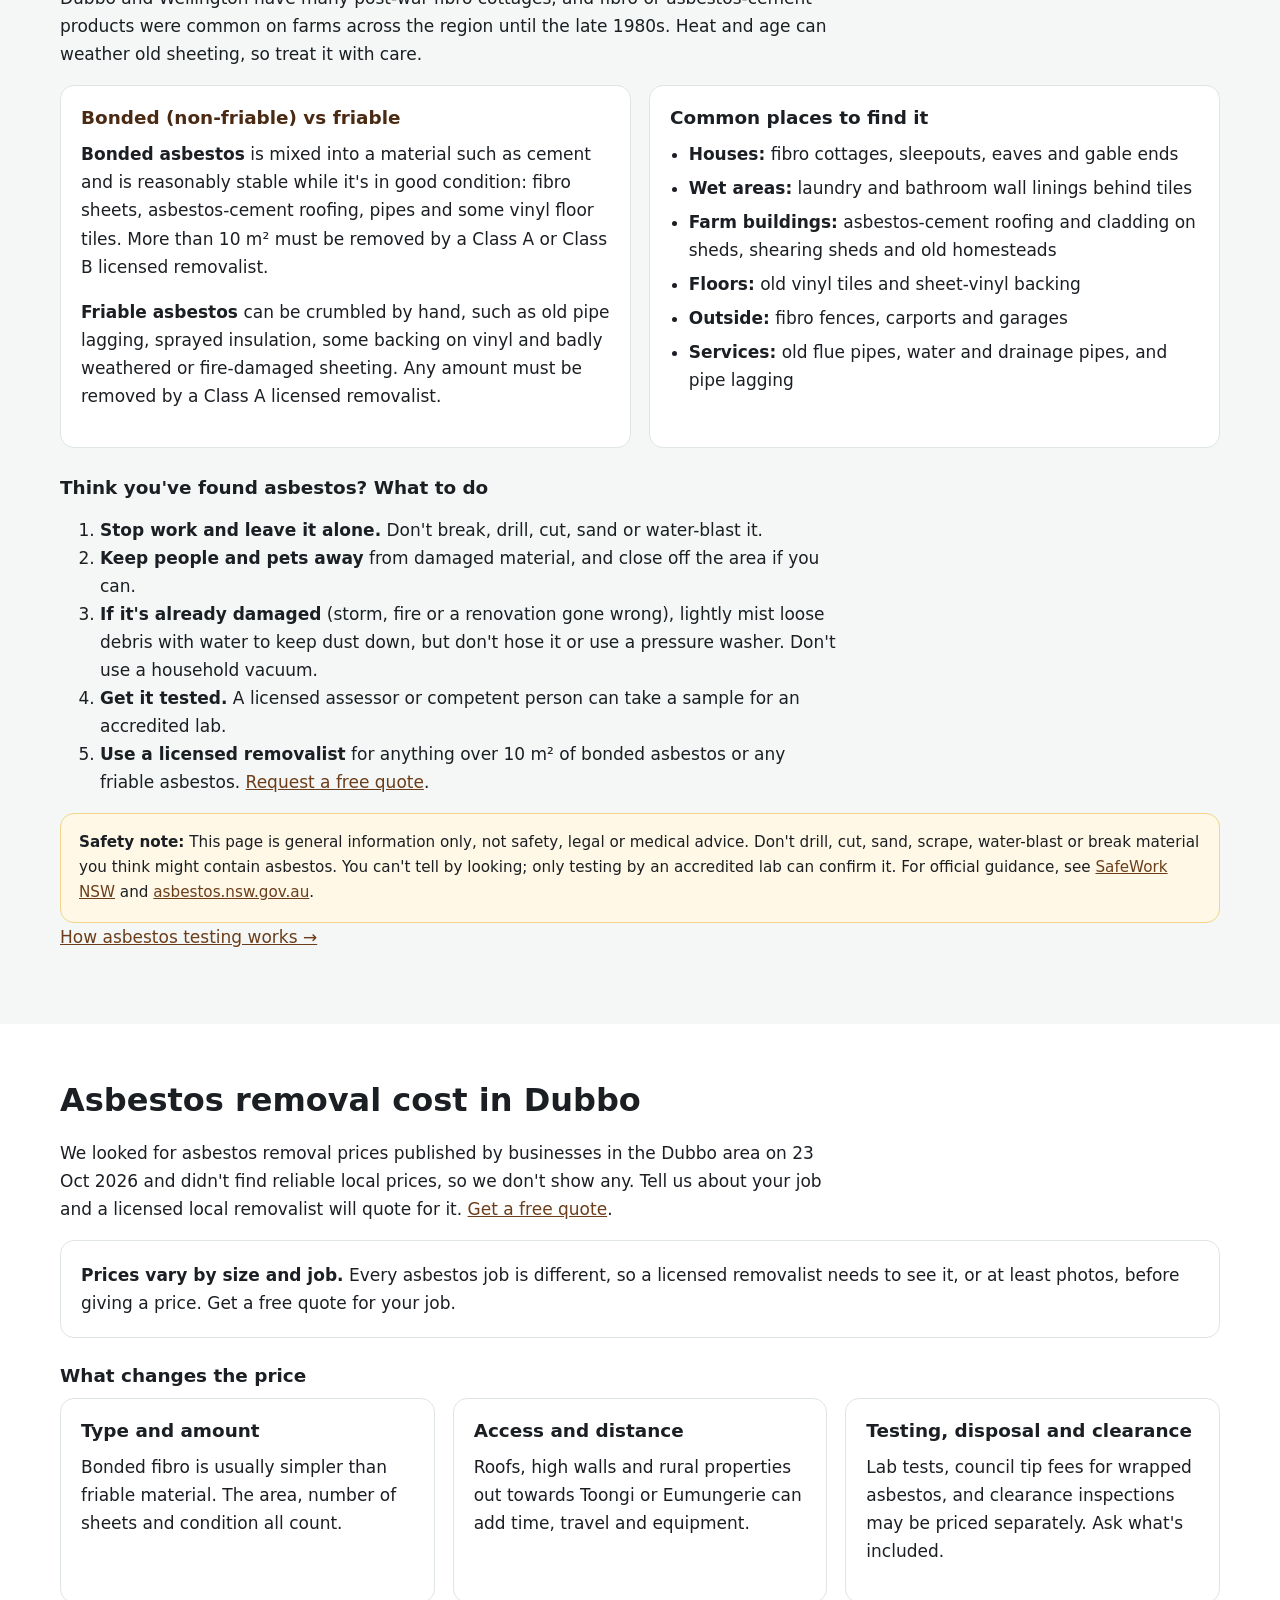
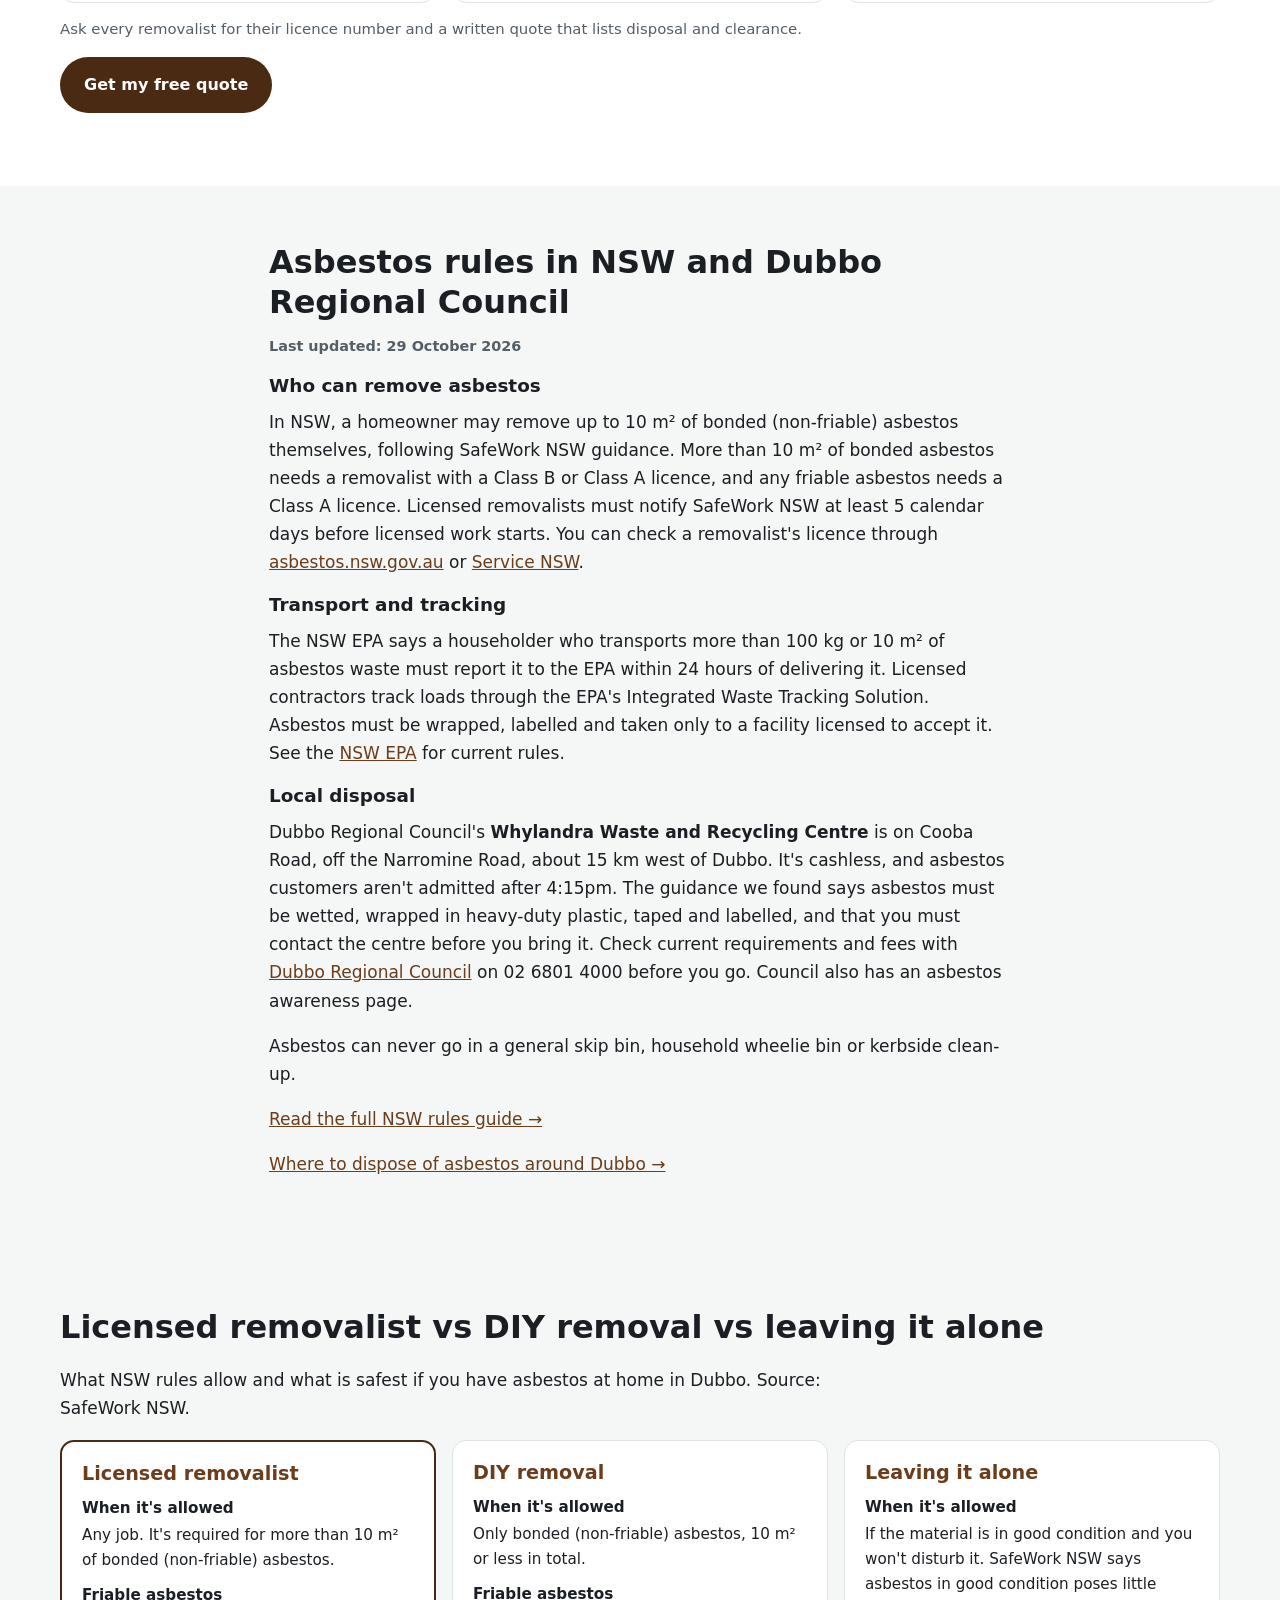
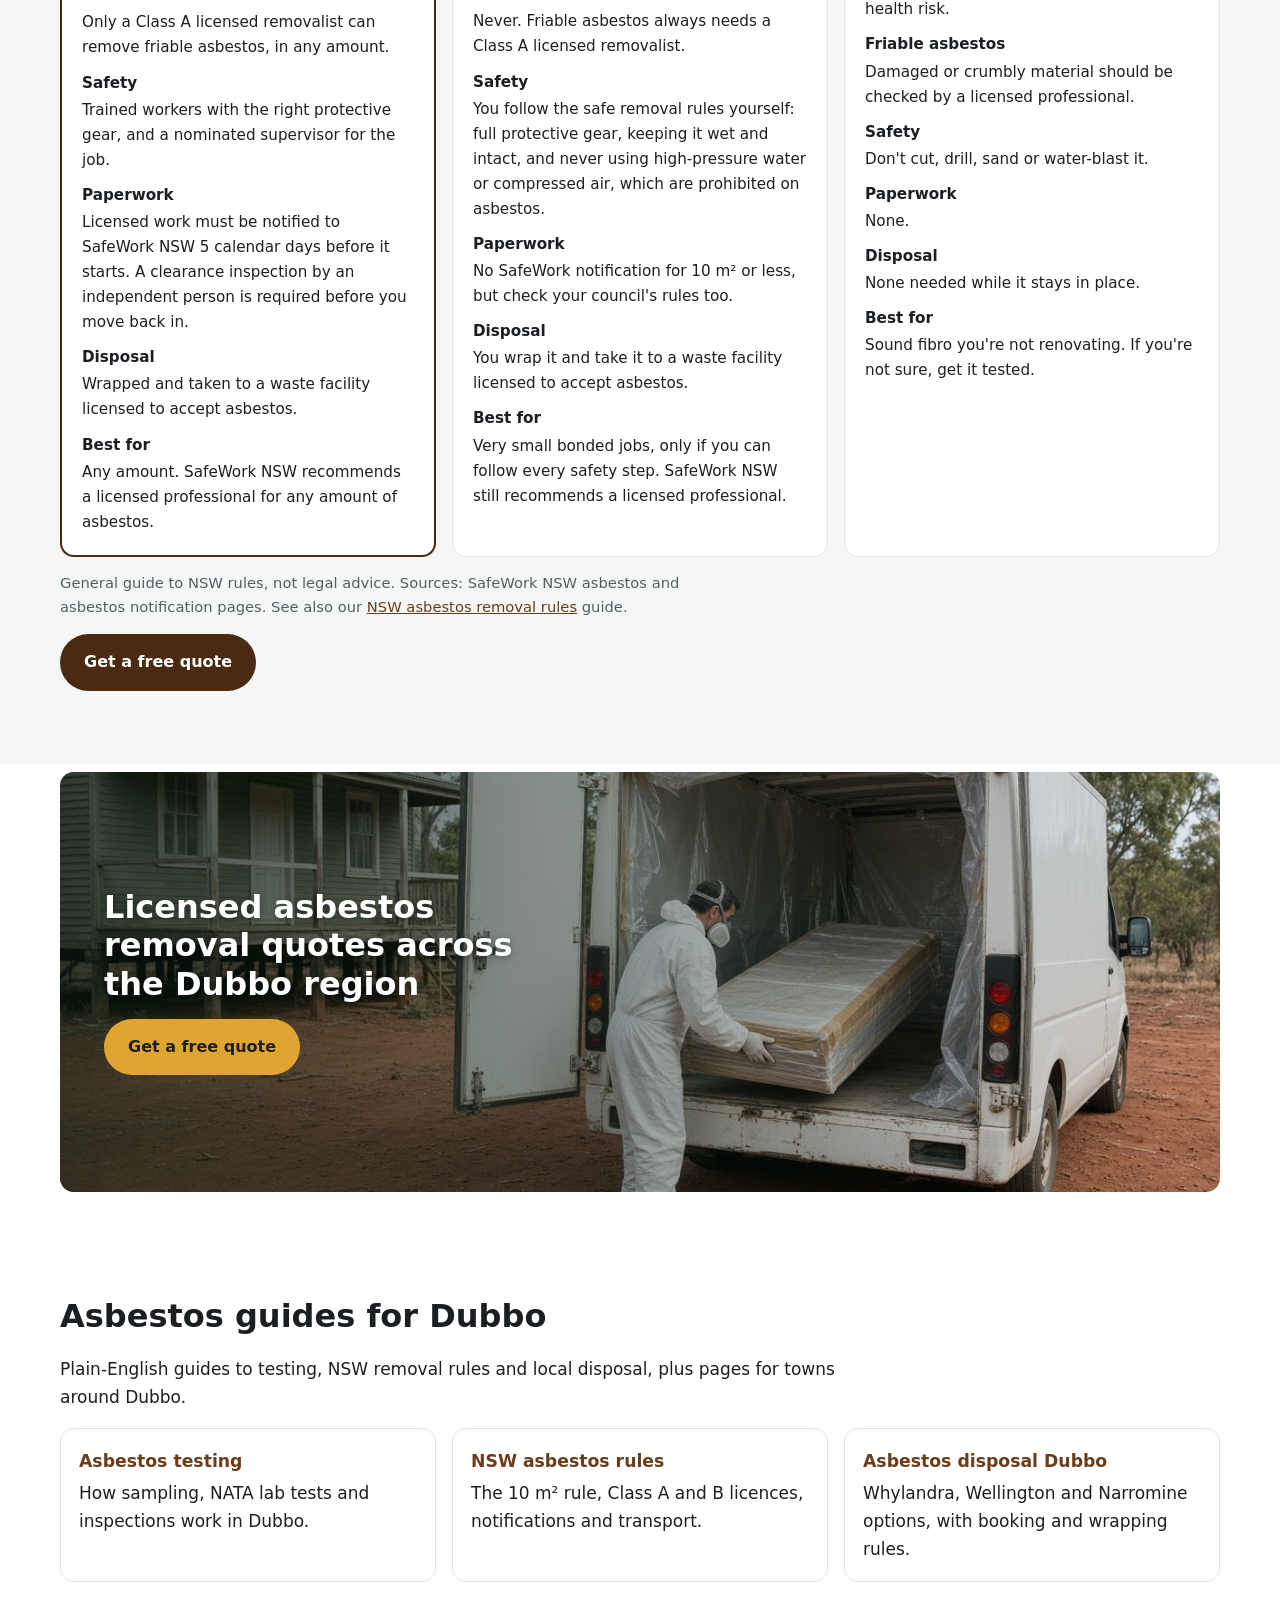
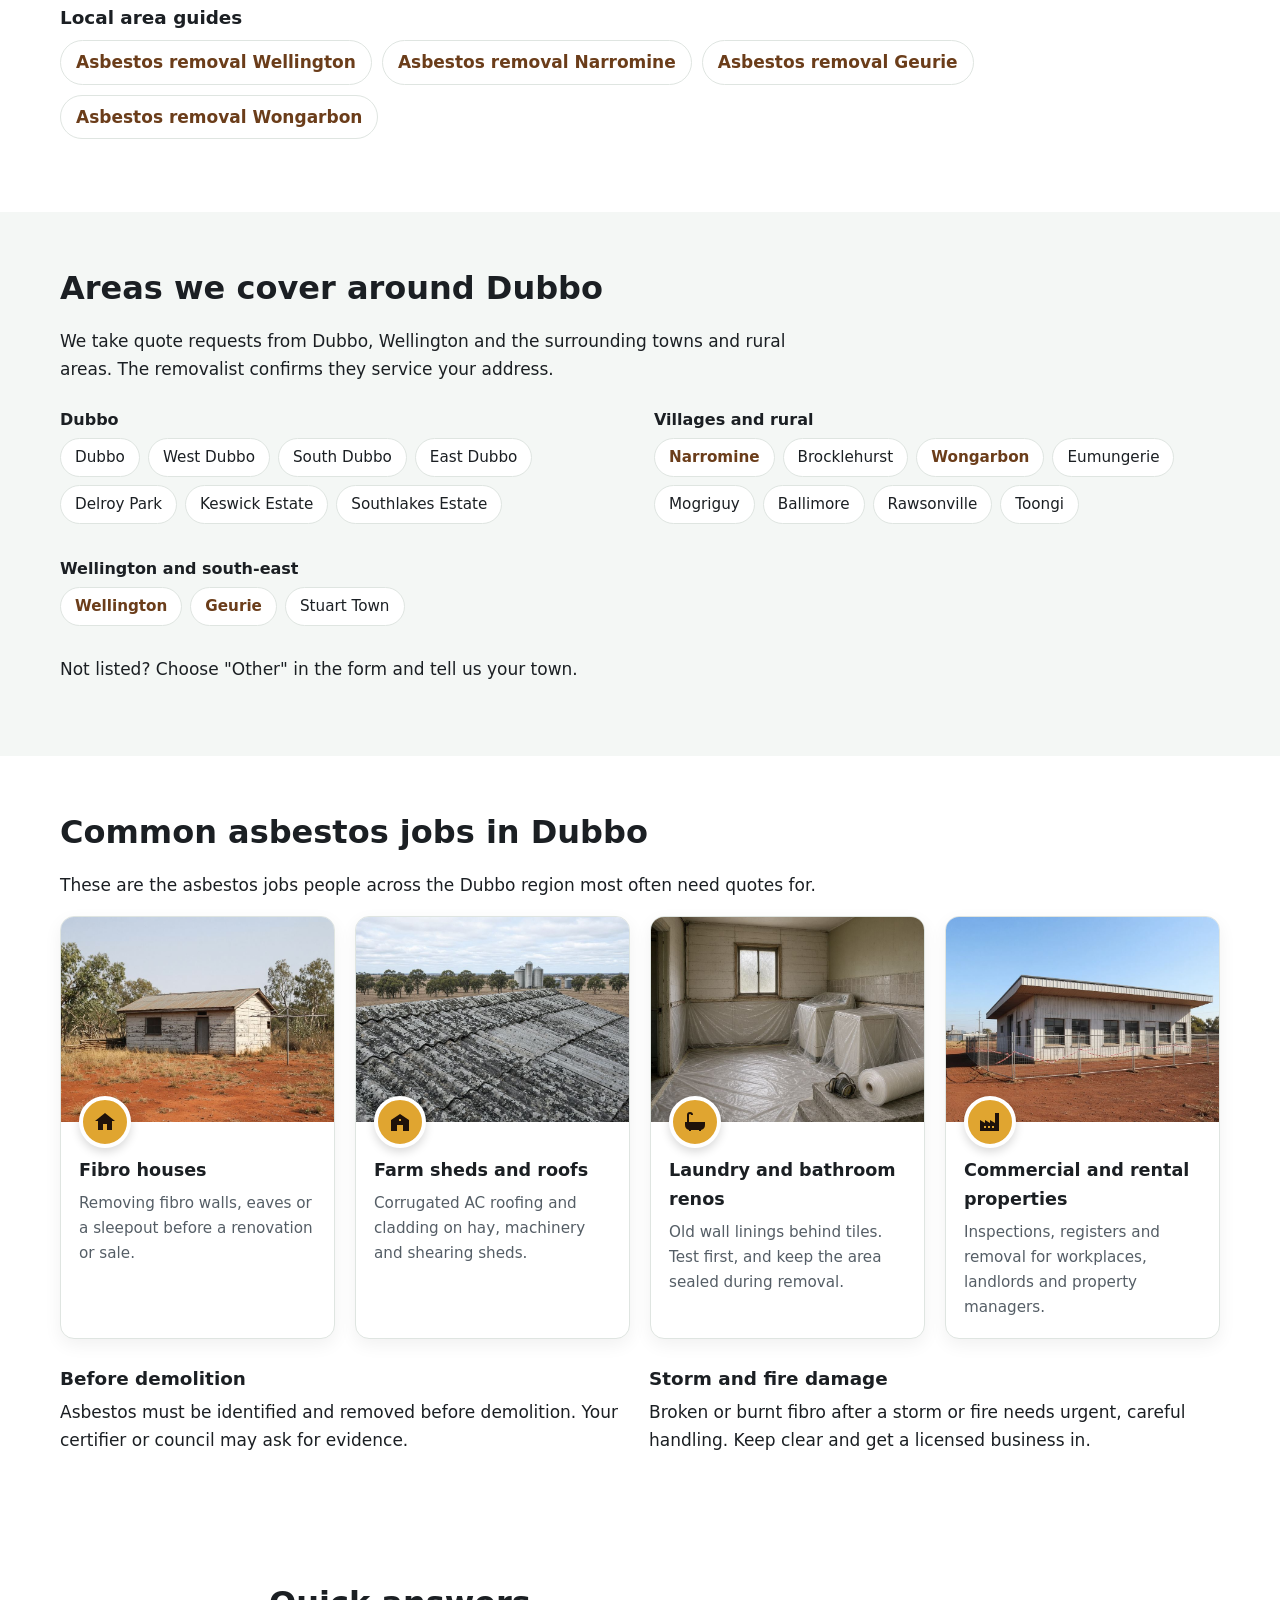
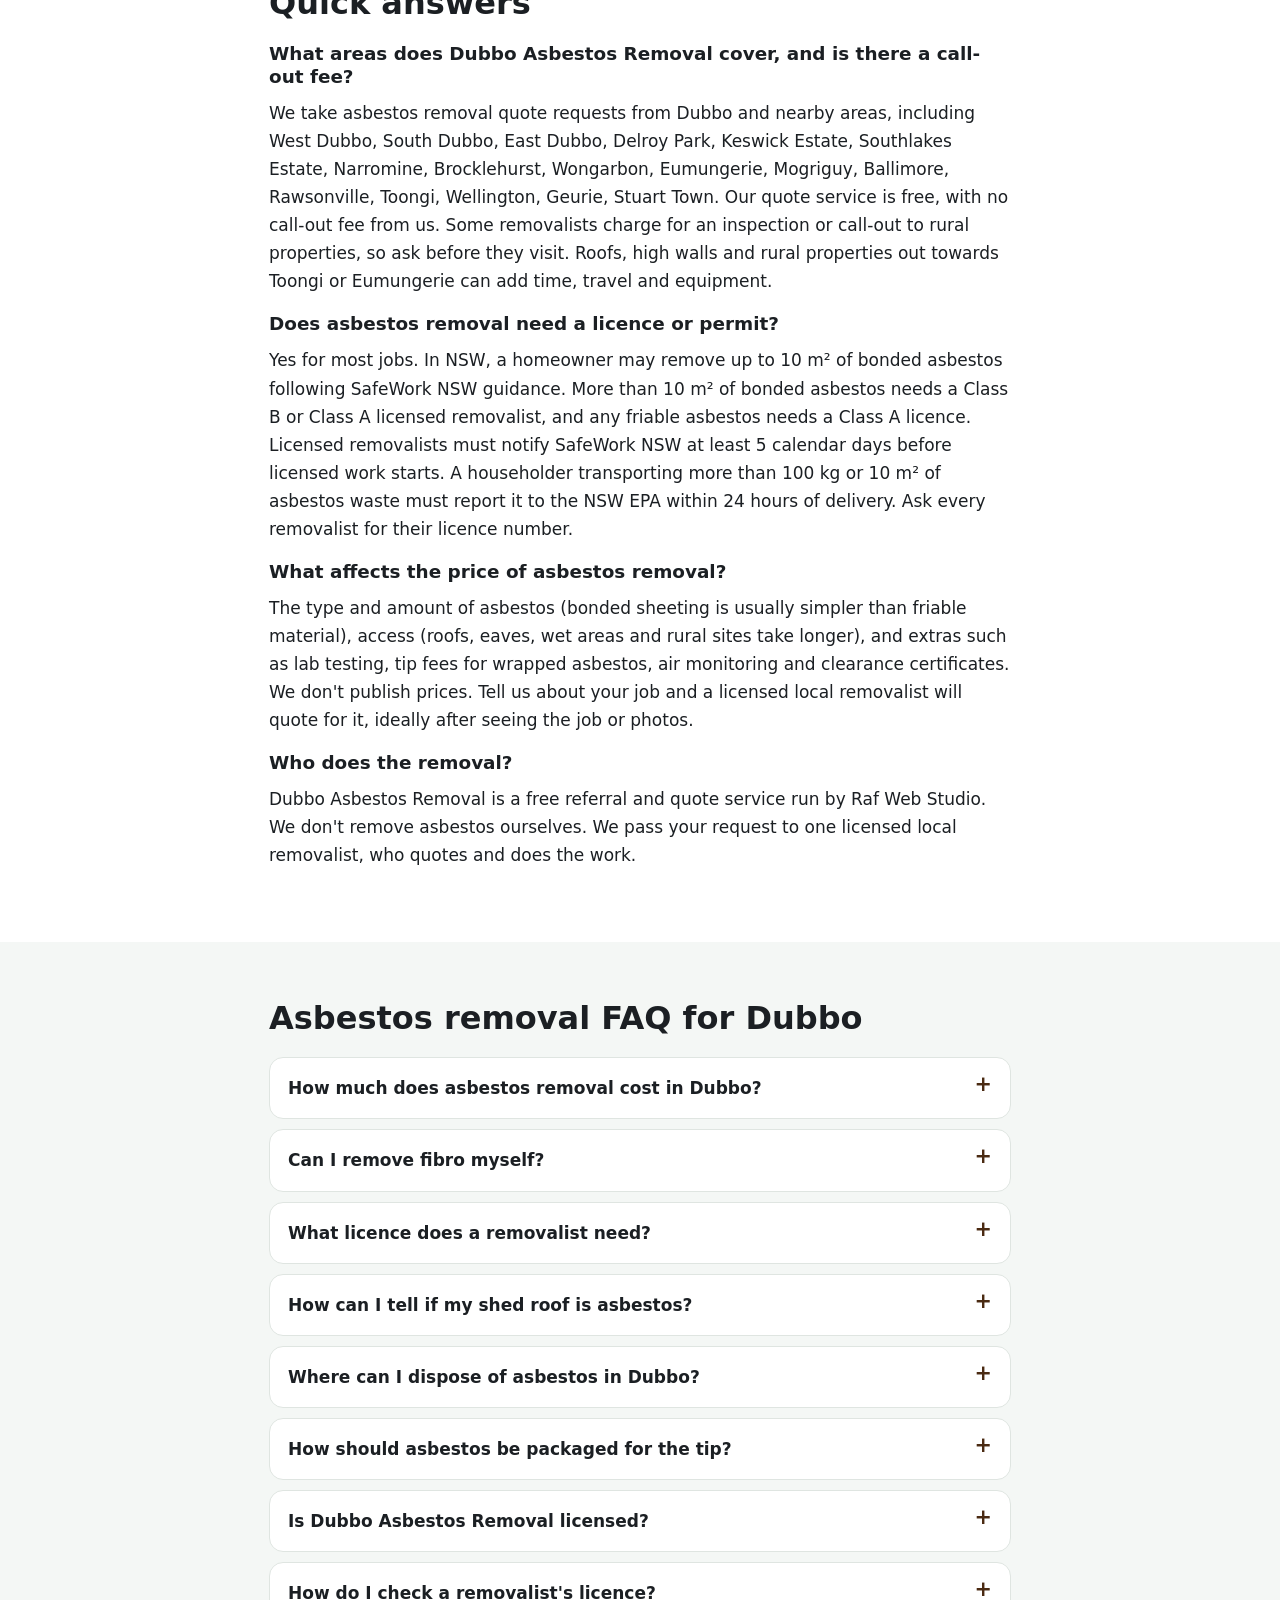
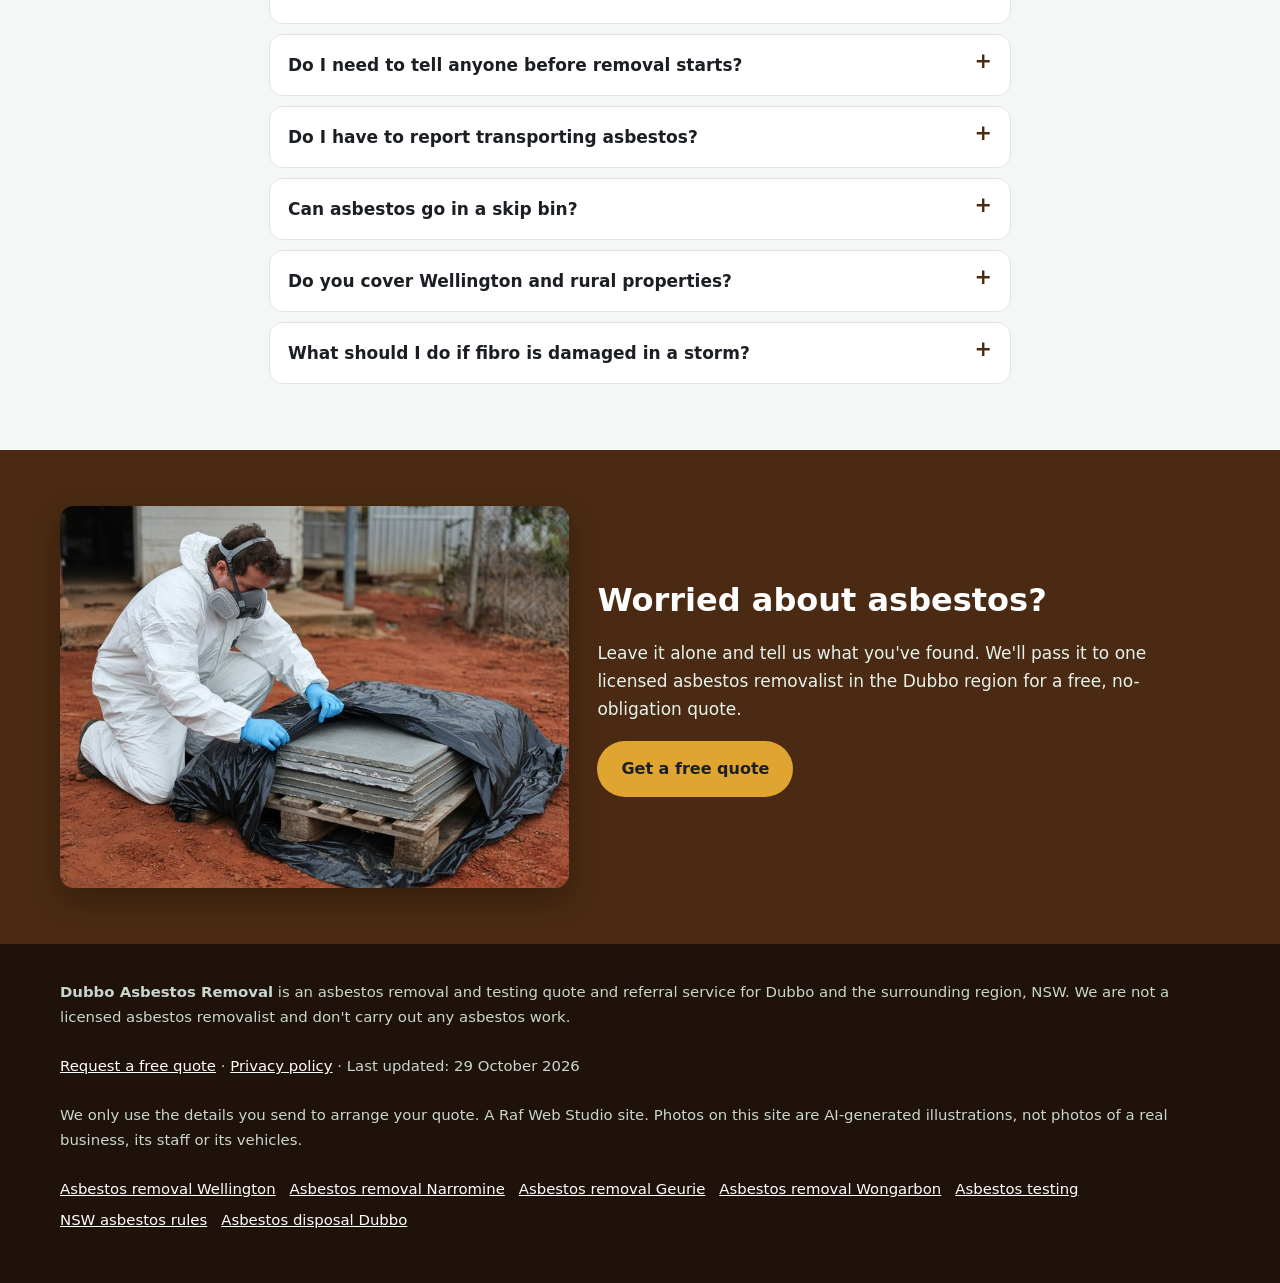
==== commit 43cf0d89: "Homepage v3: service+town tagline and big quote button, 'What do you need?' tiles, comparison sectio" ====
--- a/index.html
+++ b/index.html
@@ -39,7 +39,7 @@
  "name": "Asbestos Removal Dubbo | Licensed Removal & Testing Quotes, Dubbo NSW",
  "description": "Asbestos removal in Dubbo, Wellington and surrounds. Free quotes from one licensed local removalist for fibro, asbestos roofs, farm sheds and testing.",
  "inLanguage": "en-AU",
- "dateModified": "2026-10-24",
+ "dateModified": "2026-10-29",
  "isPartOf": {
   "@id": "https://dubboasbestosremoval.com/#website"
  },
@@ -147,7 +147,7 @@
 {
  "@context": "https://schema.org",
  "@type": "WebSite",
- "dateModified": "2026-10-24",
+ "dateModified": "2026-10-29",
  "@id": "https://dubboasbestosremoval.com/#website",
  "name": "Dubbo Asbestos Removal",
  "url": "https://dubboasbestosremoval.com/",
@@ -386,6 +386,29 @@
  ]
 }
 </script>
+<!--h3:css--><style>
+.h3-tag{font-size:1.2rem;font-weight:600;margin:.2em 0 .9em;color:#fff;text-shadow:0 1px 3px rgba(0,0,0,.6);max-width:36em}
+.btn-xl{font-size:1.15rem;padding:16px 30px;min-height:54px;box-shadow:0 6px 18px rgba(0,0,0,.25)}
+.h3-cta{margin:0 0 18px}
+.need-grid{display:grid;grid-template-columns:repeat(2,minmax(0,1fr));gap:12px;margin-top:18px}
+@media(min-width:800px){.need-grid{grid-template-columns:repeat(4,minmax(0,1fr));gap:16px}}
+.need-grid a{display:flex;flex-direction:column;justify-content:center;min-height:96px;padding:16px;background:#fff;border:2px solid var(--line);border-radius:var(--radius);text-decoration:none;color:var(--ink);line-height:1.35}
+.need-grid a:hover,.need-grid a:focus-visible{border-color:var(--green);background:var(--soft)}
+.need-grid strong{color:var(--green-2);font-size:1.05rem;margin-bottom:4px}
+.need-grid strong::after{content:" \2192"}
+.need-grid span{font-size:.92rem;color:var(--muted)}
+.cmp{display:grid;gap:16px;margin-top:18px}
+@media(min-width:900px){.cmp{grid-template-columns:repeat(3,minmax(0,1fr))}}
+.cmp article{background:#fff;border:1px solid var(--line);border-radius:var(--radius);padding:20px}
+.cmp article.cmp-main{border:2px solid var(--green)}
+.cmp h3{margin:0 0 10px;font-size:1.2rem;color:var(--green-2)}
+.cmp dl{margin:0}.cmp dt{font-weight:700;margin-top:10px;font-size:.95rem}.cmp dd{margin:2px 0 0;color:var(--ink);font-size:.95rem}
+.cmp-note{font-size:.92rem;color:var(--muted);margin-top:14px;max-width:46em}
+.mobile-call{transition:transform .2s ease;padding-bottom:calc(10px + env(safe-area-inset-bottom))}
+.mobile-call .btn{min-height:48px;font-size:1.05rem}
+.mobile-call.mc-off{transform:translateY(120%)}
+@media(prefers-reduced-motion:reduce){.mobile-call{transition:none}}
+</style><!--/h3:css-->
 </head>
 <body>
 <a class="skip-link" href="#main">Skip to content</a>
@@ -411,11 +434,12 @@
   </picture>
   <div class="wrap hero-grid">
     <div class="hero-copy">
-      <h1 id="h1">Asbestos Removal Dubbo: Free Quotes From a Licensed Local Removalist</h1>
-      <p class="summary">In short: Dubbo Asbestos Removal is a free quote service, not a asbestos removal company. Tell us your suburb and job, and we pass it to one licensed local asbestos removalist, who quotes you directly.</p>
+      <h1 id="h1">Asbestos Removal Dubbo: Free Quotes From a Licensed Local Removalist</h1><!--h3:hero-->
+      <p class="h3-tag">Asbestos removal in Dubbo: one free quote from a licensed removalist.</p>
+      <p class="h3-cta"><a class="btn btn-call btn-xl" href="#quote">Get a free quote</a></p><!--/h3:hero-->      <p class="summary">In short: Dubbo Asbestos Removal is a free quote service, not a asbestos removal company. Tell us your suburb and job, and we pass it to one licensed local asbestos removalist, who quotes you directly.</p>
       <p class="lead">Fibro cottage in South Dubbo, asbestos roofing on a farm shed at Ballimore or a laundry reno in Wellington? Tell us what you've found and we'll pass it to one licensed asbestos removalist who services the Dubbo region for a free, no-obligation quote.</p>
       <div class="ctas"><a class="btn btn-ghost" href="#suspect">Think you've found asbestos?</a><a class="btn btn-ghost" href="#rules">NSW rules</a></div>
-      <p class="updated">Last updated: 24 October 2026</p>
+      <p class="updated">Last updated: 29 October 2026</p>
     </div>
     <div class="hero-form-card" id="quote">
       <h2 id="quote-h">Get a free asbestos quote in Dubbo</h2>
@@ -456,6 +480,15 @@
 <section class="trust" aria-label="Why use this service">
   <ul class="wrap trust-list"><li><svg viewBox="0 0 24 24" aria-hidden="true"><path fill="currentColor" d="M9 16.2 4.8 12l-1.4 1.4L9 19 21 7l-1.4-1.4z"/></svg><span><strong>Free quote</strong> from a licensed removalist</span></li><li><svg viewBox="0 0 24 24" aria-hidden="true"><path fill="currentColor" d="M9 16.2 4.8 12l-1.4 1.4L9 19 21 7l-1.4-1.4z"/></svg><span><strong>One local business,</strong> not a call-centre auction</span></li><li><svg viewBox="0 0 24 24" aria-hidden="true"><path fill="currentColor" d="M9 16.2 4.8 12l-1.4 1.4L9 19 21 7l-1.4-1.4z"/></svg><span><strong>Dubbo, Wellington, Geurie</strong> and rural properties</span></li><li><svg viewBox="0 0 24 24" aria-hidden="true"><path fill="currentColor" d="M9 16.2 4.8 12l-1.4 1.4L9 19 21 7l-1.4-1.4z"/></svg><span><strong>No obligation</strong> to book</span></li></ul>
 </section>
+<!--h3:need-->
+<section id="need" aria-labelledby="need-h">
+  <div class="wrap">
+    <h2 id="need-h">What asbestos help do you need in Dubbo?</h2>
+    <p class="intro">Tap the closest match to read more, or go straight to the <a href="#quote">free quote form</a>.</p>
+    <div class="need-grid"><a href="#services"><strong>Asbestos removal</strong><span>Bonded (Class B) and friable (Class A) removal.</span></a><a href="/asbestos-testing/"><strong>Testing &amp; inspection</strong><span>Sampling with results from an accredited lab.</span></a><a href="/asbestos-disposal-dubbo/"><strong>Asbestos disposal</strong><span>Where it can go and how it must be wrapped.</span></a><a href="#quote"><strong>Asbestos roof removal</strong><span>Old asbestos-cement roofs and sheds.</span></a><a href="#quote"><strong>Renovation &amp; demolition</strong><span>Before you renovate or knock down.</span></a><a href="#quote"><strong>Storm &amp; fire damage</strong><span>Making damaged fibro safe.</span></a><a href="#suspect"><strong>Found asbestos?</strong><span>What to do first, step by step.</span></a><a href="/nsw-asbestos-removal-rules/"><strong>NSW removal rules</strong><span>The 10 m² rule and licence classes.</span></a></div>
+  </div>
+</section>
+<!--/h3:need-->
 <section id="how" aria-labelledby="how-h">
   <div class="wrap">
     <h2 id="how-h">How it works</h2>
@@ -510,7 +543,7 @@
 <section class="alt" id="rules" aria-labelledby="rules-h">
   <div class="wrap intro">
     <h2 id="rules-h">Asbestos rules in NSW and Dubbo Regional Council</h2>
-    <p class="updated-dark">Last updated: 24 October 2026</p>
+    <p class="updated-dark">Last updated: 29 October 2026</p>
     <h3>Who can remove asbestos</h3>
     <p>In NSW, a homeowner may remove up to 10 m² of bonded (non-friable) asbestos themselves, following SafeWork NSW guidance. More than 10 m² of bonded asbestos needs a removalist with a Class B or Class A licence, and any friable asbestos needs a Class A licence. Licensed removalists must notify SafeWork NSW at least 5 calendar days before licensed work starts. You can check a removalist's licence through <a href="https://www.asbestos.nsw.gov.au/" rel="noopener">asbestos.nsw.gov.au</a> or <a href="https://www.service.nsw.gov.au/" rel="noopener">Service NSW</a>.</p>
     <h3>Transport and tracking</h3>
@@ -522,6 +555,17 @@
     <p><a href="/asbestos-disposal-dubbo/">Where to dispose of asbestos around Dubbo →</a></p>
   </div>
 </section>
+<!--h3:compare-->
+<section class="alt" id="compare" aria-labelledby="compare-h">
+  <div class="wrap">
+    <h2 id="compare-h">Licensed removalist vs DIY removal vs leaving it alone</h2>
+    <p class="intro">What NSW rules allow and what is safest if you have asbestos at home in Dubbo. Source: SafeWork NSW.</p>
+    <div class="cmp"><article class="cmp-main"><h3>Licensed removalist</h3><dl><dt>When it's allowed</dt><dd>Any job. It's required for more than 10 m² of bonded (non-friable) asbestos.</dd><dt>Friable asbestos</dt><dd>Only a Class A licensed removalist can remove friable asbestos, in any amount.</dd><dt>Safety</dt><dd>Trained workers with the right protective gear, and a nominated supervisor for the job.</dd><dt>Paperwork</dt><dd>Licensed work must be notified to SafeWork NSW 5 calendar days before it starts. A clearance inspection by an independent person is required before you move back in.</dd><dt>Disposal</dt><dd>Wrapped and taken to a waste facility licensed to accept asbestos.</dd><dt>Best for</dt><dd>Any amount. SafeWork NSW recommends a licensed professional for any amount of asbestos.</dd></dl></article><article><h3>DIY removal</h3><dl><dt>When it's allowed</dt><dd>Only bonded (non-friable) asbestos, 10 m² or less in total.</dd><dt>Friable asbestos</dt><dd>Never. Friable asbestos always needs a Class A licensed removalist.</dd><dt>Safety</dt><dd>You follow the safe removal rules yourself: full protective gear, keeping it wet and intact, and never using high-pressure water or compressed air, which are prohibited on asbestos.</dd><dt>Paperwork</dt><dd>No SafeWork notification for 10 m² or less, but check your council's rules too.</dd><dt>Disposal</dt><dd>You wrap it and take it to a waste facility licensed to accept asbestos.</dd><dt>Best for</dt><dd>Very small bonded jobs, only if you can follow every safety step. SafeWork NSW still recommends a licensed professional.</dd></dl></article><article><h3>Leaving it alone</h3><dl><dt>When it's allowed</dt><dd>If the material is in good condition and you won't disturb it. SafeWork NSW says asbestos in good condition poses little health risk.</dd><dt>Friable asbestos</dt><dd>Damaged or crumbly material should be checked by a licensed professional.</dd><dt>Safety</dt><dd>Don't cut, drill, sand or water-blast it.</dd><dt>Paperwork</dt><dd>None.</dd><dt>Disposal</dt><dd>None needed while it stays in place.</dd><dt>Best for</dt><dd>Sound fibro you're not renovating. If you're not sure, get it tested.</dd></dl></article></div>
+    <p class="cmp-note">General guide to NSW rules, not legal advice. Sources: SafeWork NSW asbestos and asbestos notification pages. See also our <a href="/nsw-asbestos-removal-rules/">NSW asbestos removal rules</a> guide.</p>
+    <p><a class="btn btn-primary" href="#quote">Get a free quote</a></p>
+  </div>
+</section>
+<!--/h3:compare-->
 <section class="band-wrap" aria-label="Licensed asbestos removal quotes across the Dubbo region">
   <div class="wrap">
     <div class="truck-band">
@@ -625,7 +669,7 @@
 <footer class="site-footer">
   <div class="wrap">
     <p><strong>Dubbo Asbestos Removal</strong> is an asbestos removal and testing quote and referral service for Dubbo and the surrounding region, NSW. We are not a licensed asbestos removalist and don't carry out any asbestos work.</p>
-    <p><a href="#quote">Request a free quote</a> · <a href="privacy.html">Privacy policy</a> · Last updated: 24 October 2026</p>
+    <p><a href="#quote">Request a free quote</a> · <a href="privacy.html">Privacy policy</a> · Last updated: 29 October 2026</p>
     <p>We only use the details you send to arrange your quote. A Raf Web Studio site. Photos on this site are AI-generated illustrations, not photos of a real business, its staff or its vehicles.</p>
     <p class="footer-links"><a href="/asbestos-removal-wellington/">Asbestos removal Wellington</a> <a href="/asbestos-removal-narromine/">Asbestos removal Narromine</a> <a href="/asbestos-removal-geurie/">Asbestos removal Geurie</a> <a href="/asbestos-removal-wongarbon/">Asbestos removal Wongarbon</a> <a href="/asbestos-testing/">Asbestos testing</a> <a href="/nsw-asbestos-removal-rules/">NSW asbestos rules</a> <a href="/asbestos-disposal-dubbo/">Asbestos disposal Dubbo</a></p>
   </div>
@@ -635,5 +679,6 @@
   <a class="btn btn-call" href="#quote">Get a free quote</a>
 </div>
 <script src="form.js" defer></script>
+<!--h3:js--><script>(function(){var b=document.querySelector('.mobile-call'),q=document.getElementById('quote');if(!b||!q||!('IntersectionObserver' in window))return;new IntersectionObserver(function(e){b.classList.toggle('mc-off',e[0].isIntersecting)},{threshold:.15}).observe(q)})();</script><!--/h3:js-->
 </body>
 </html>
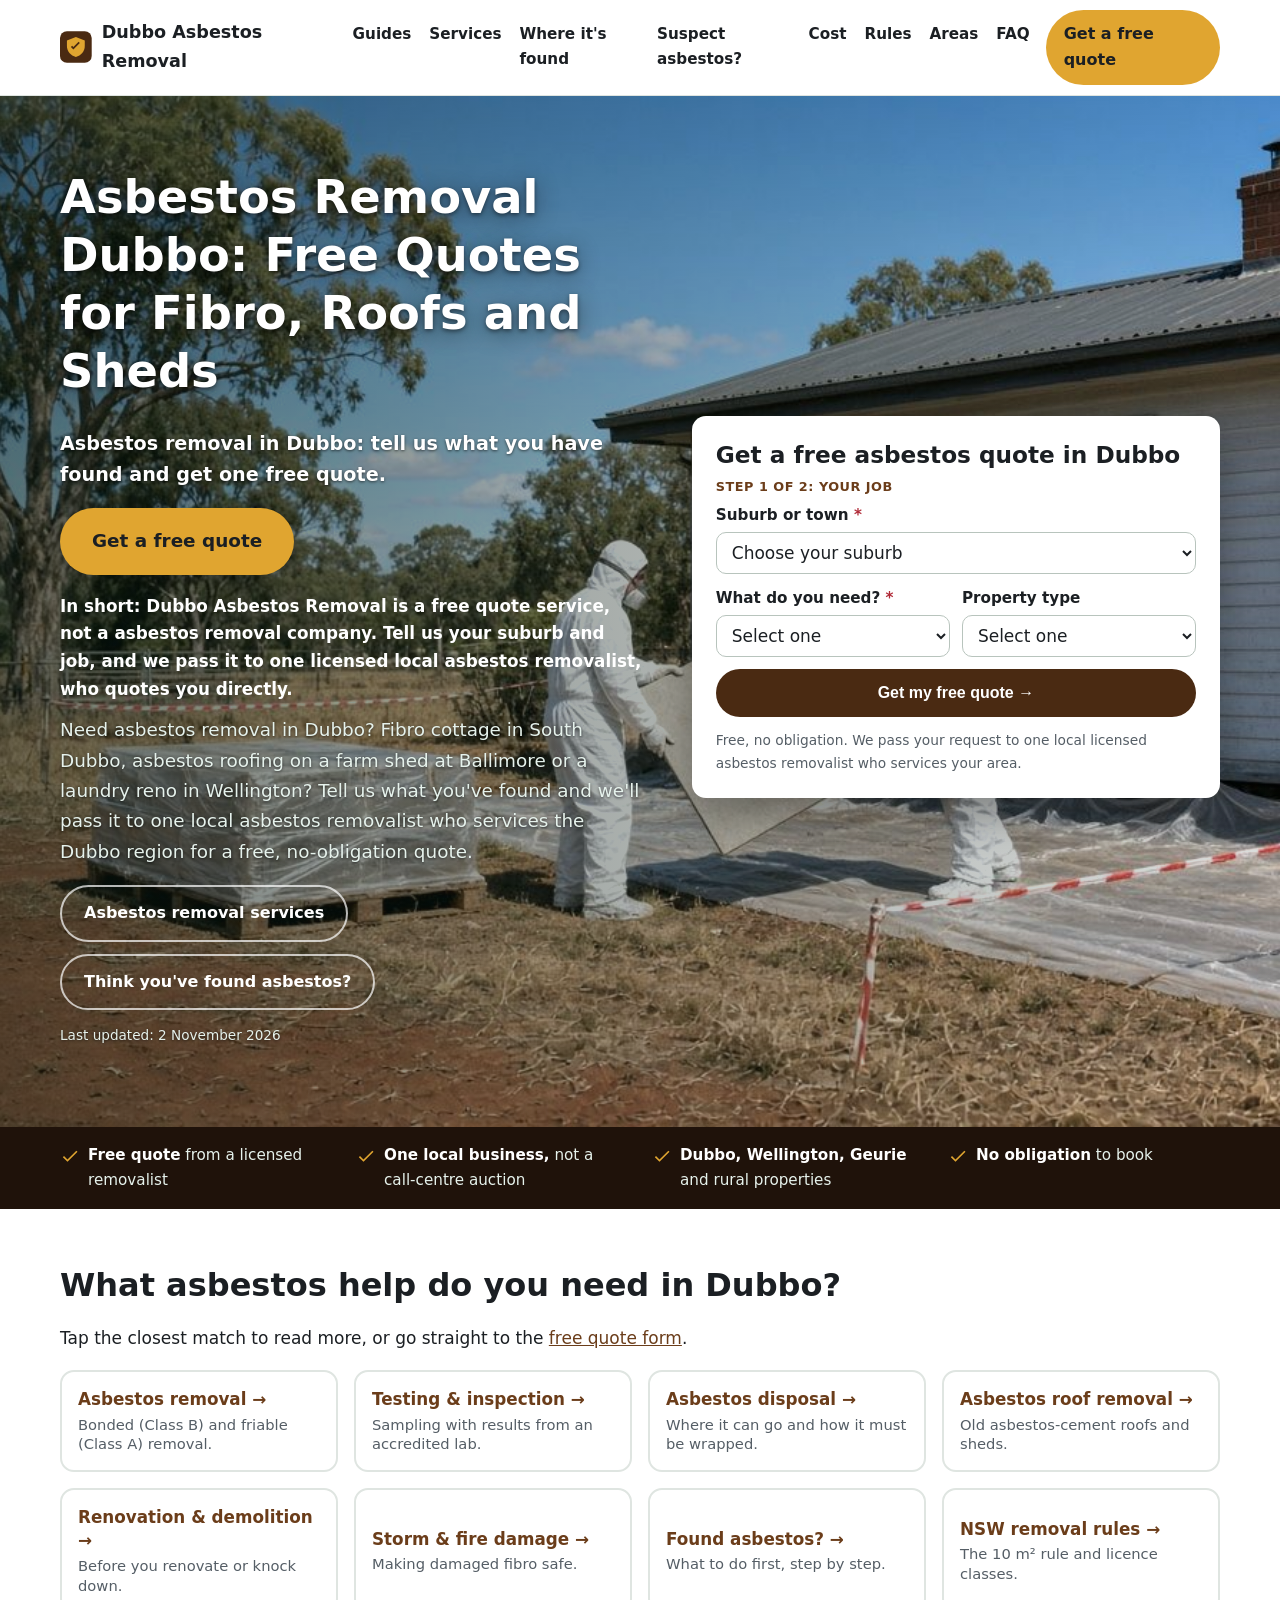
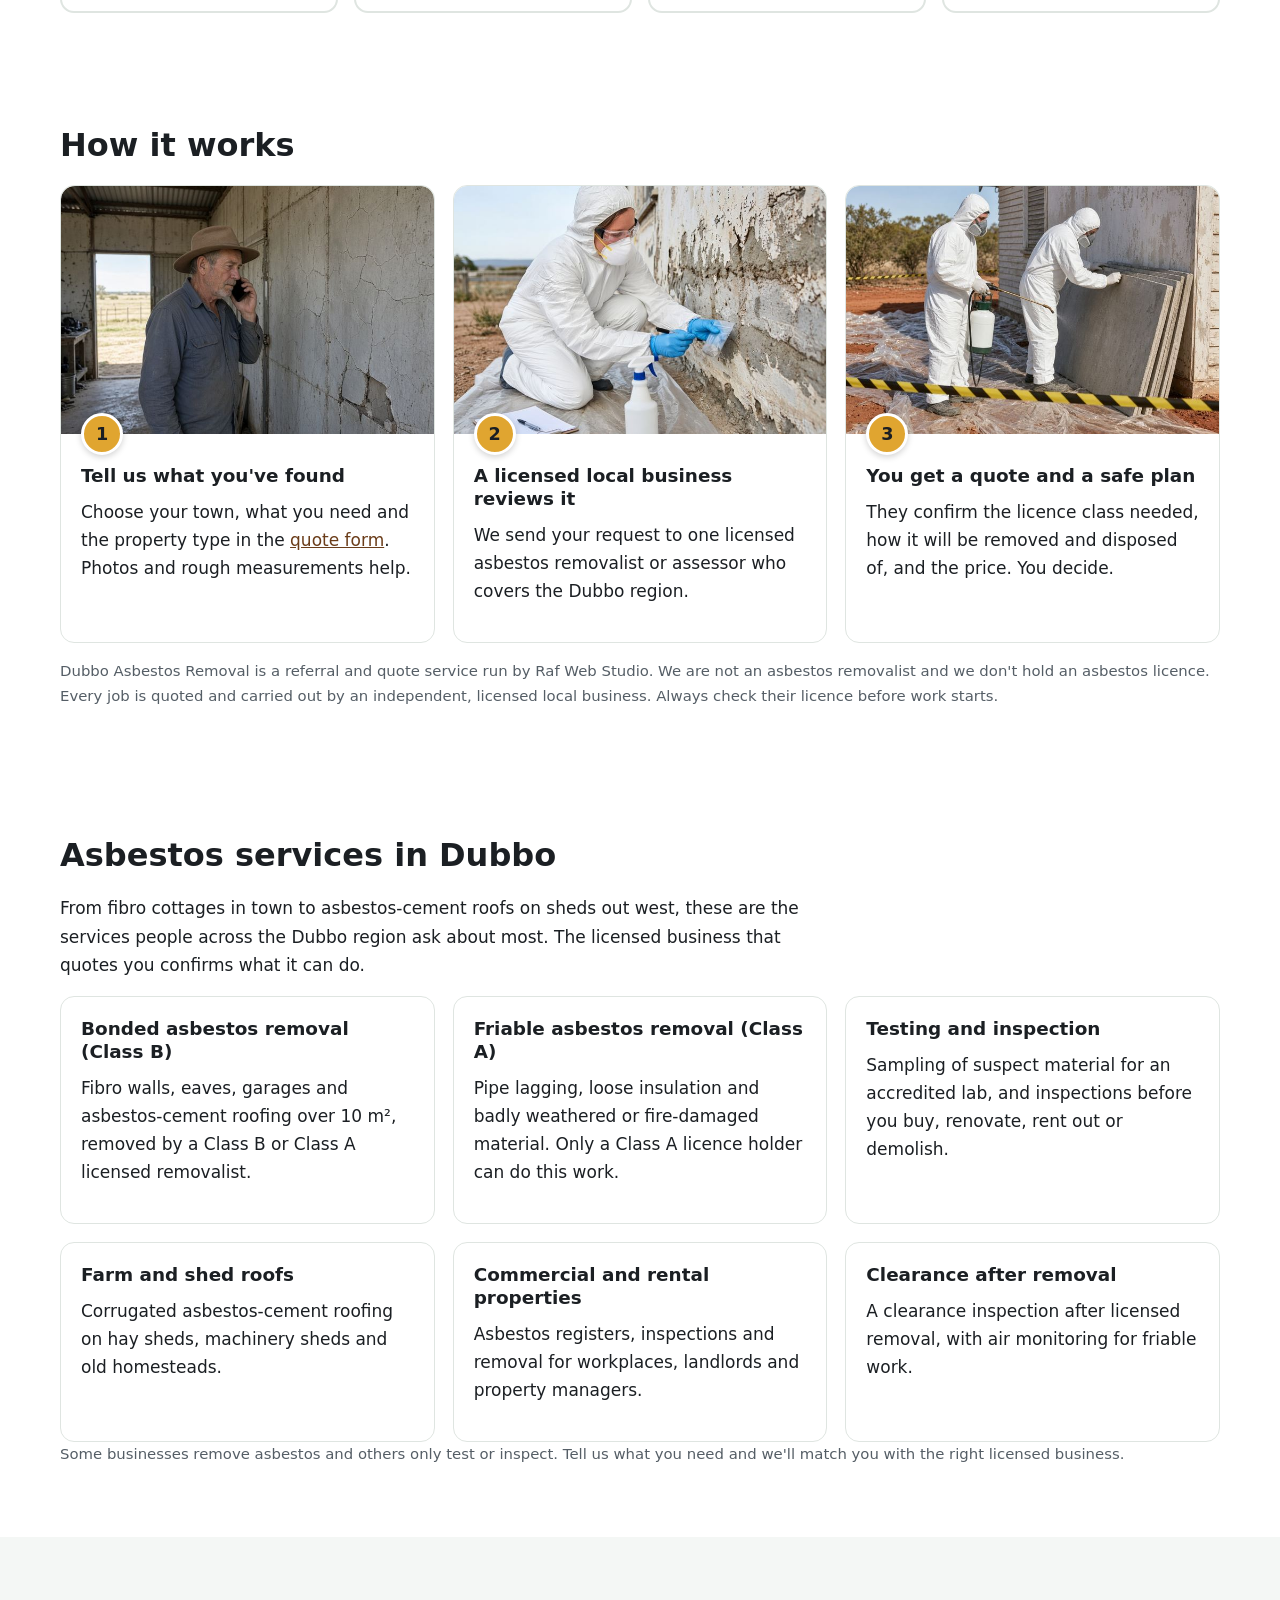
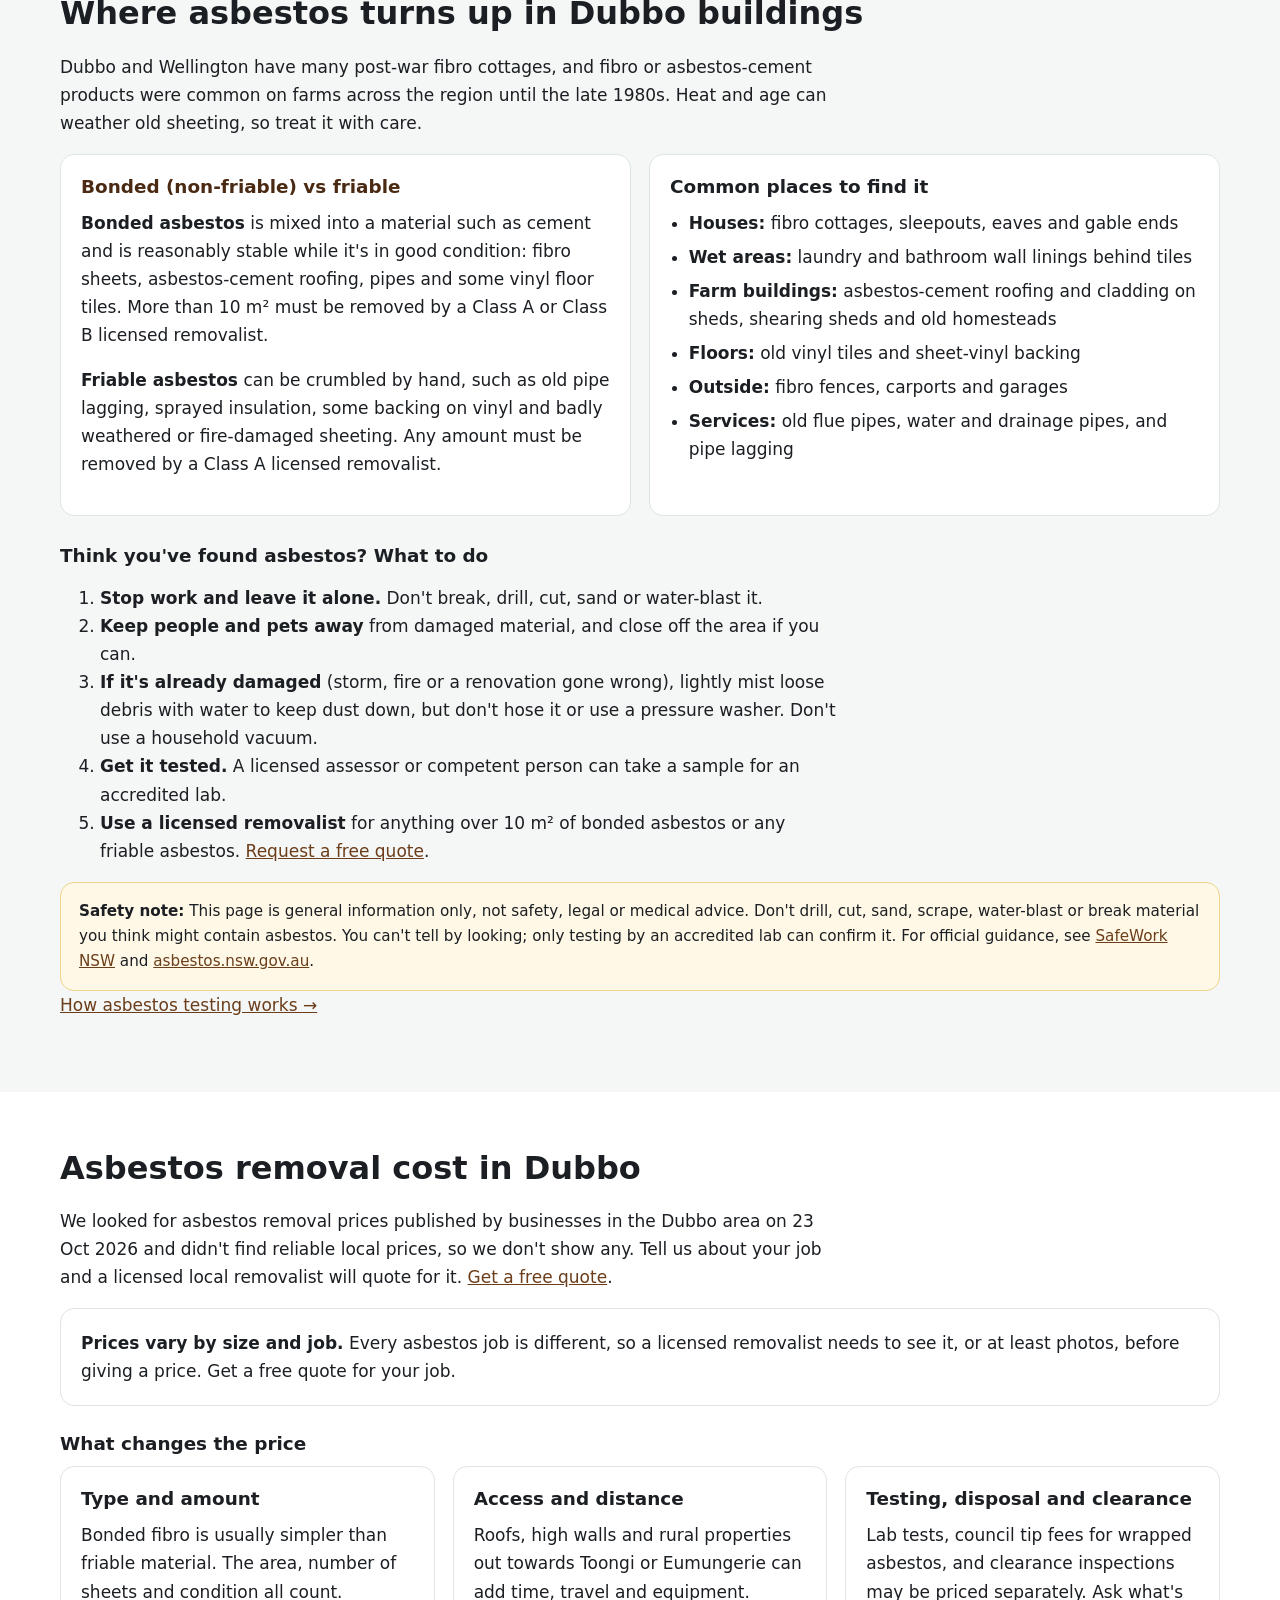
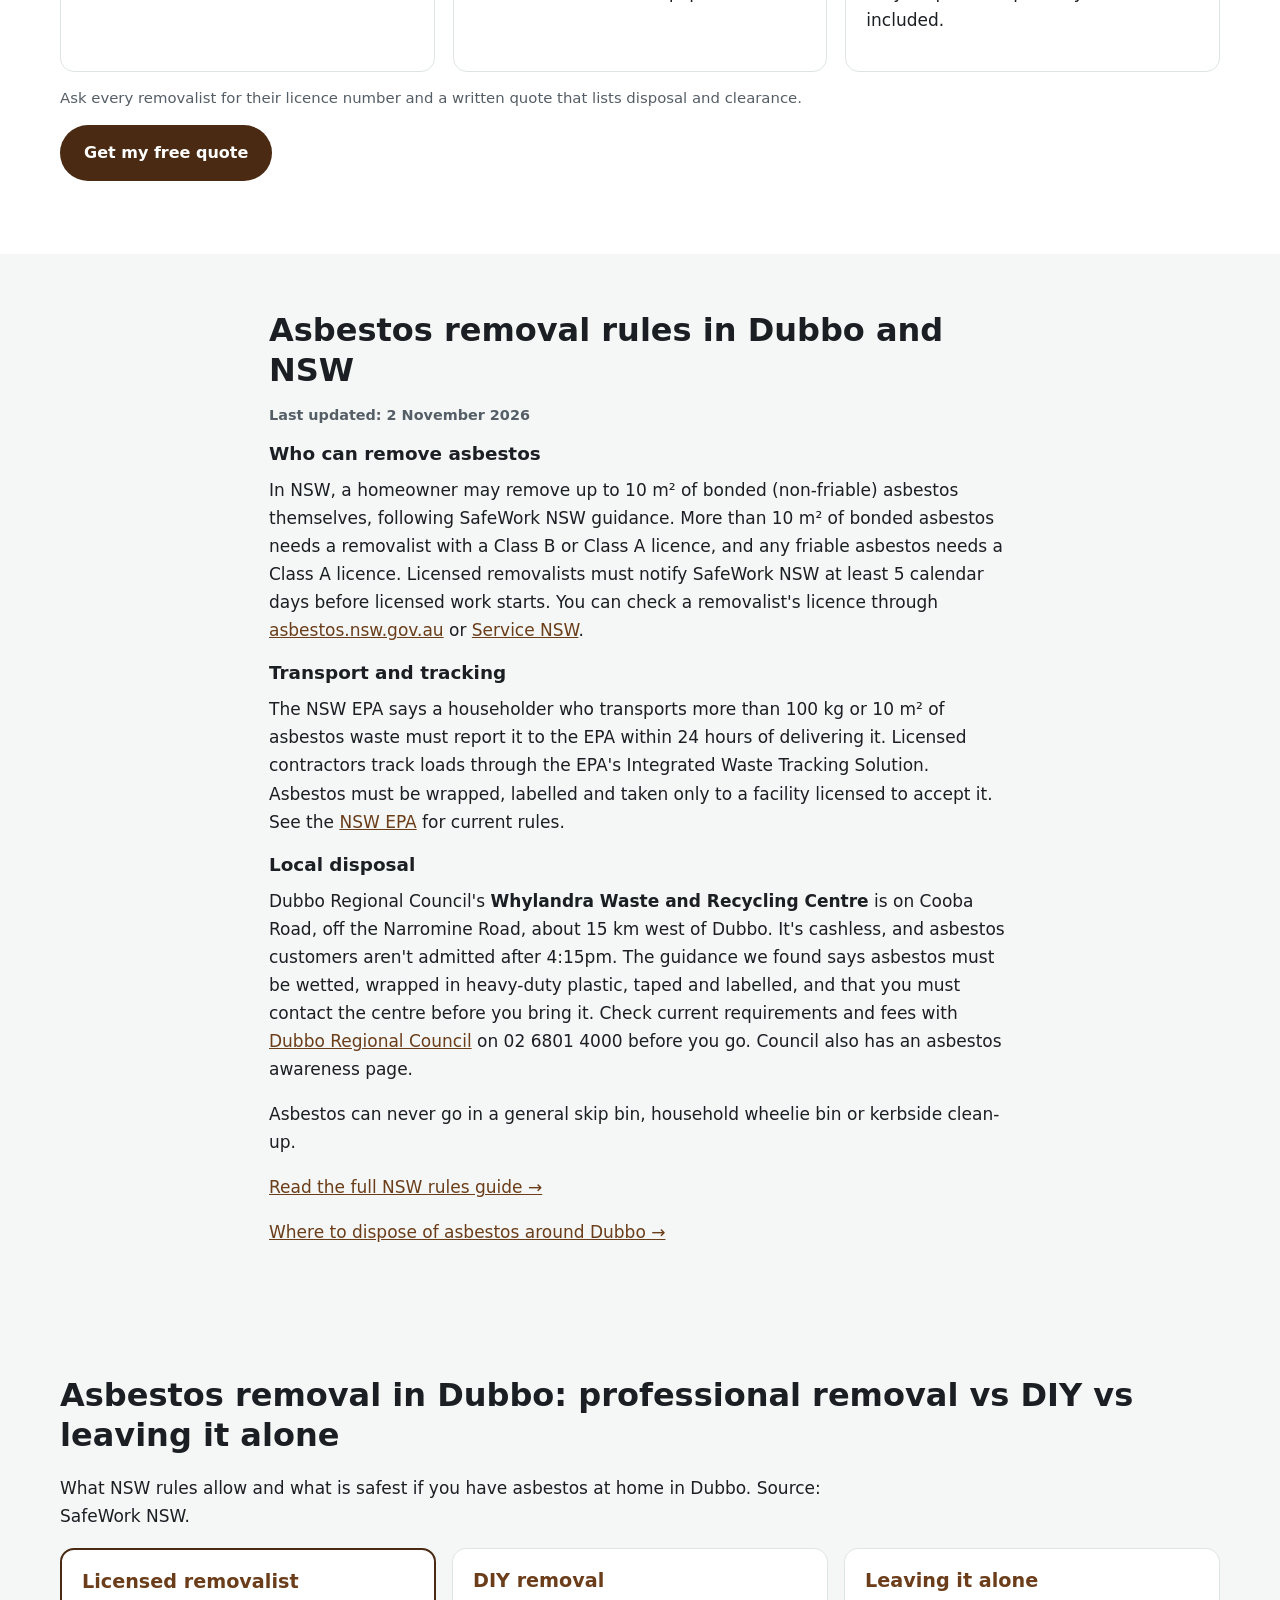
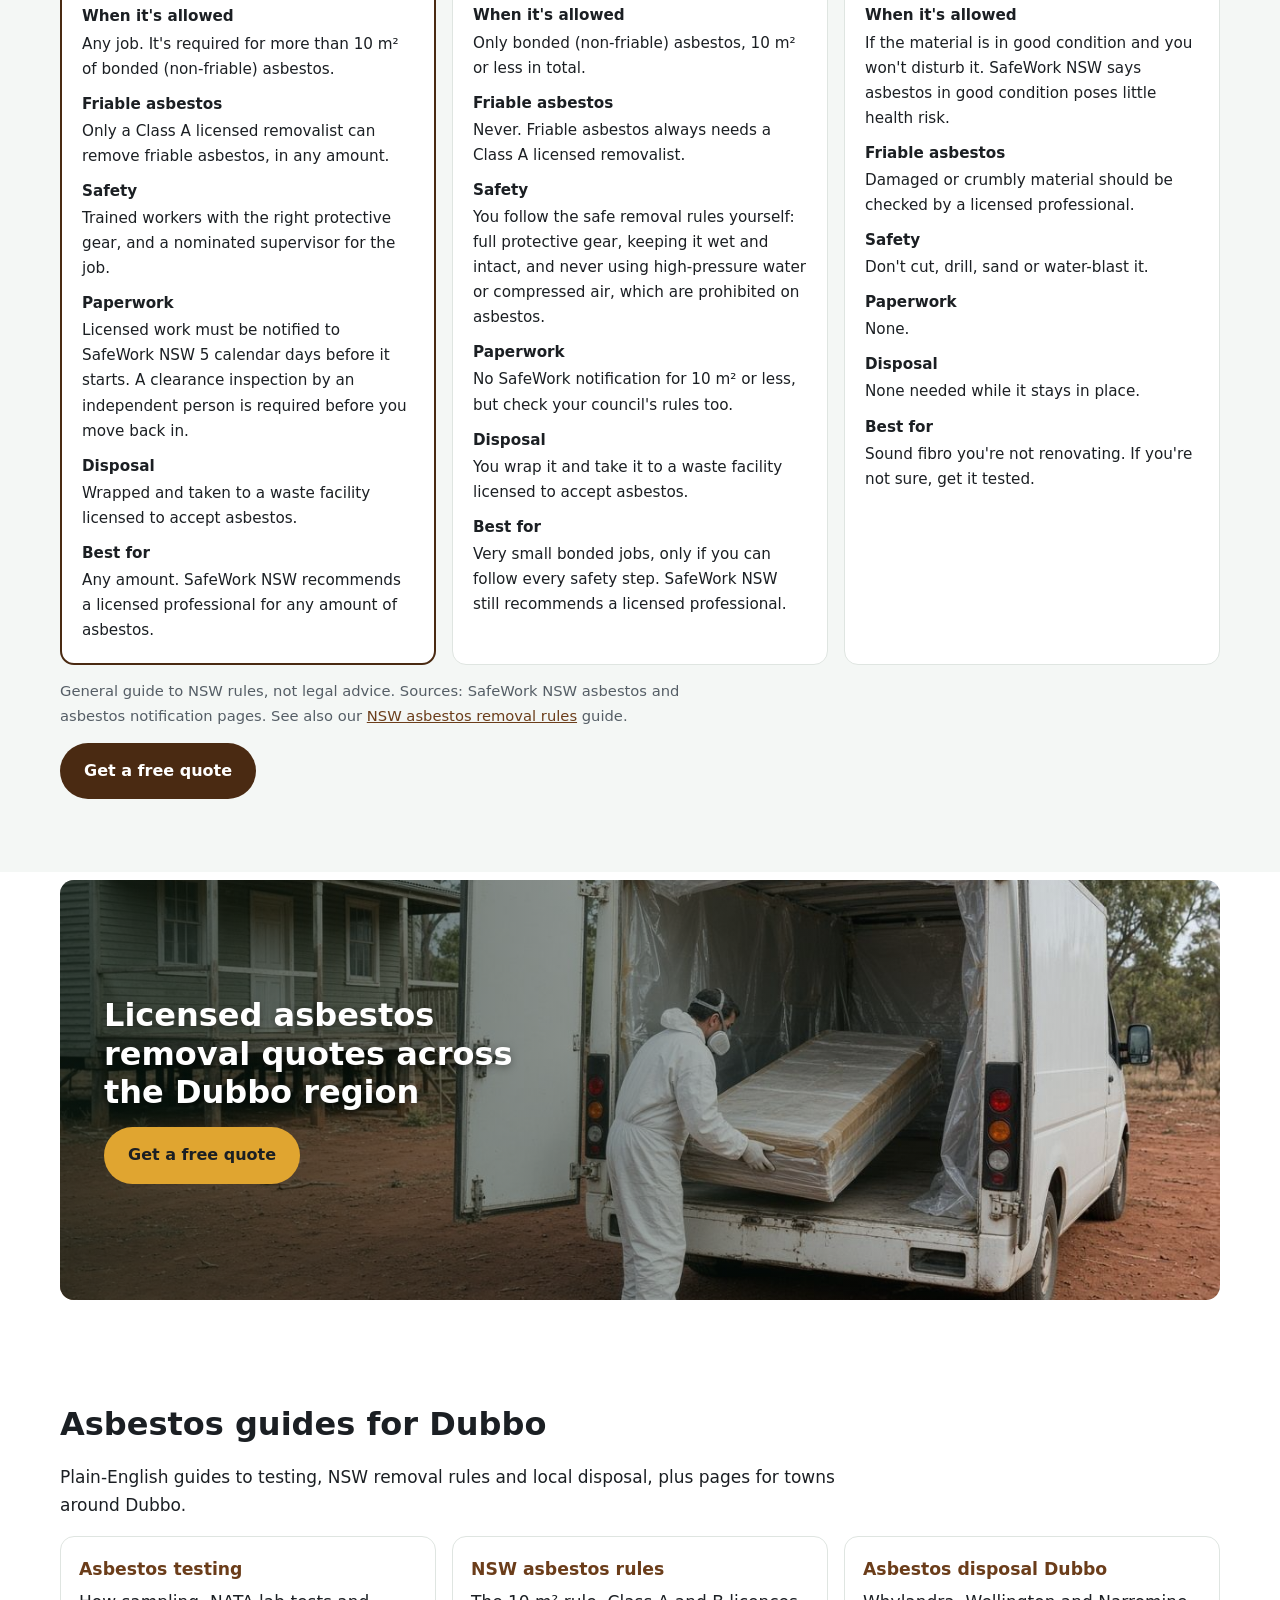
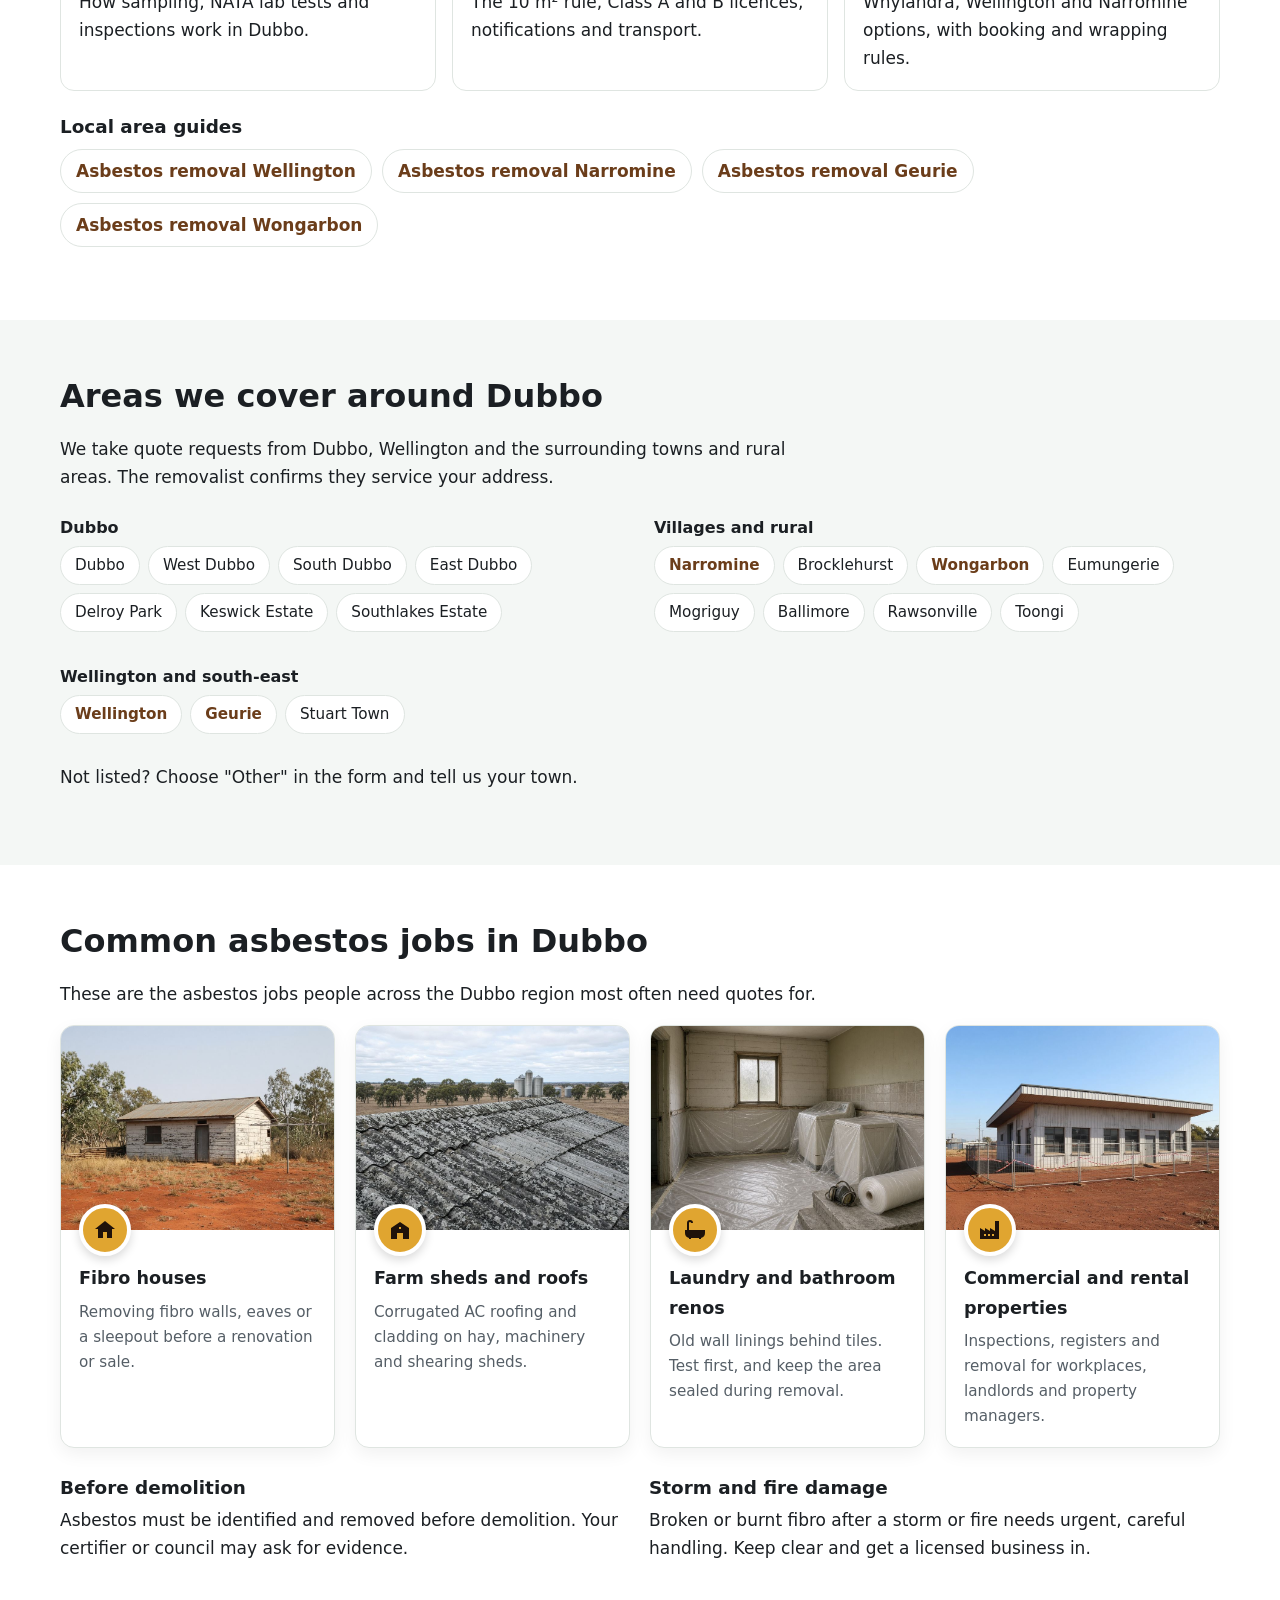
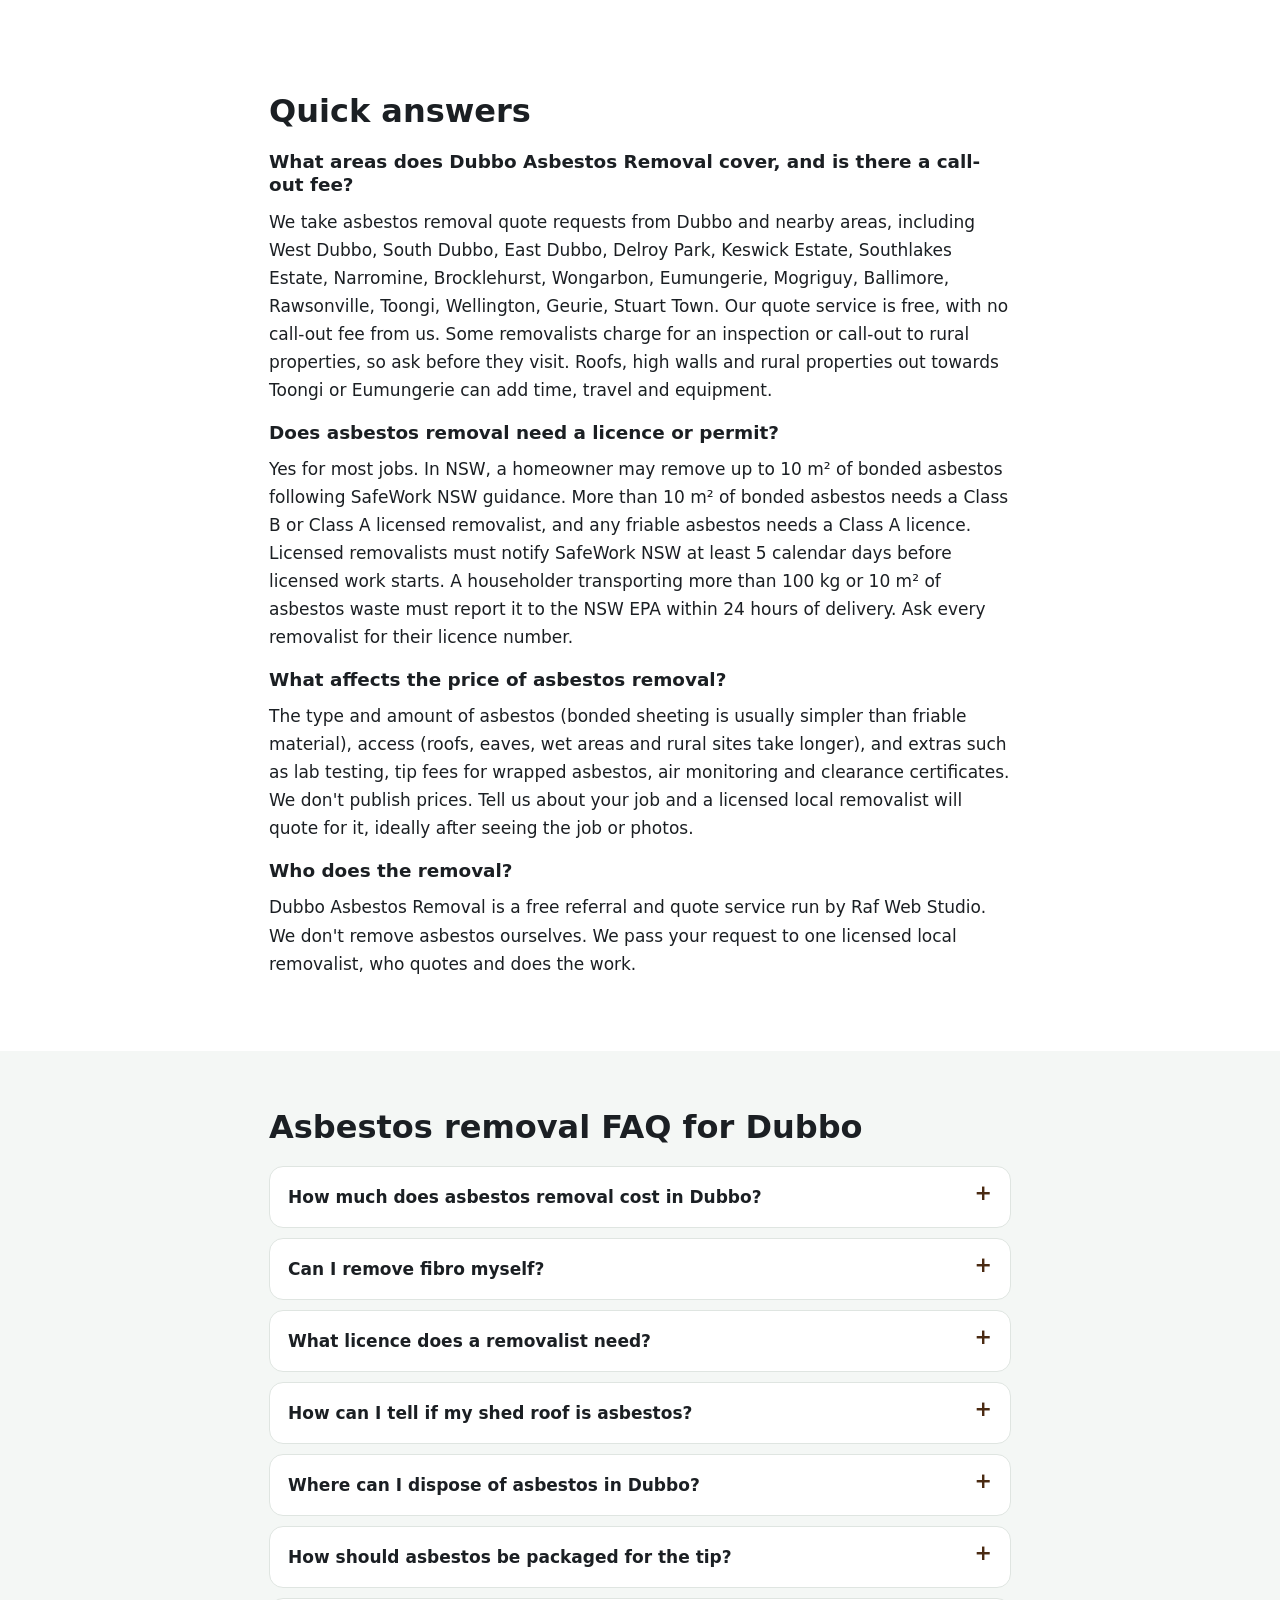
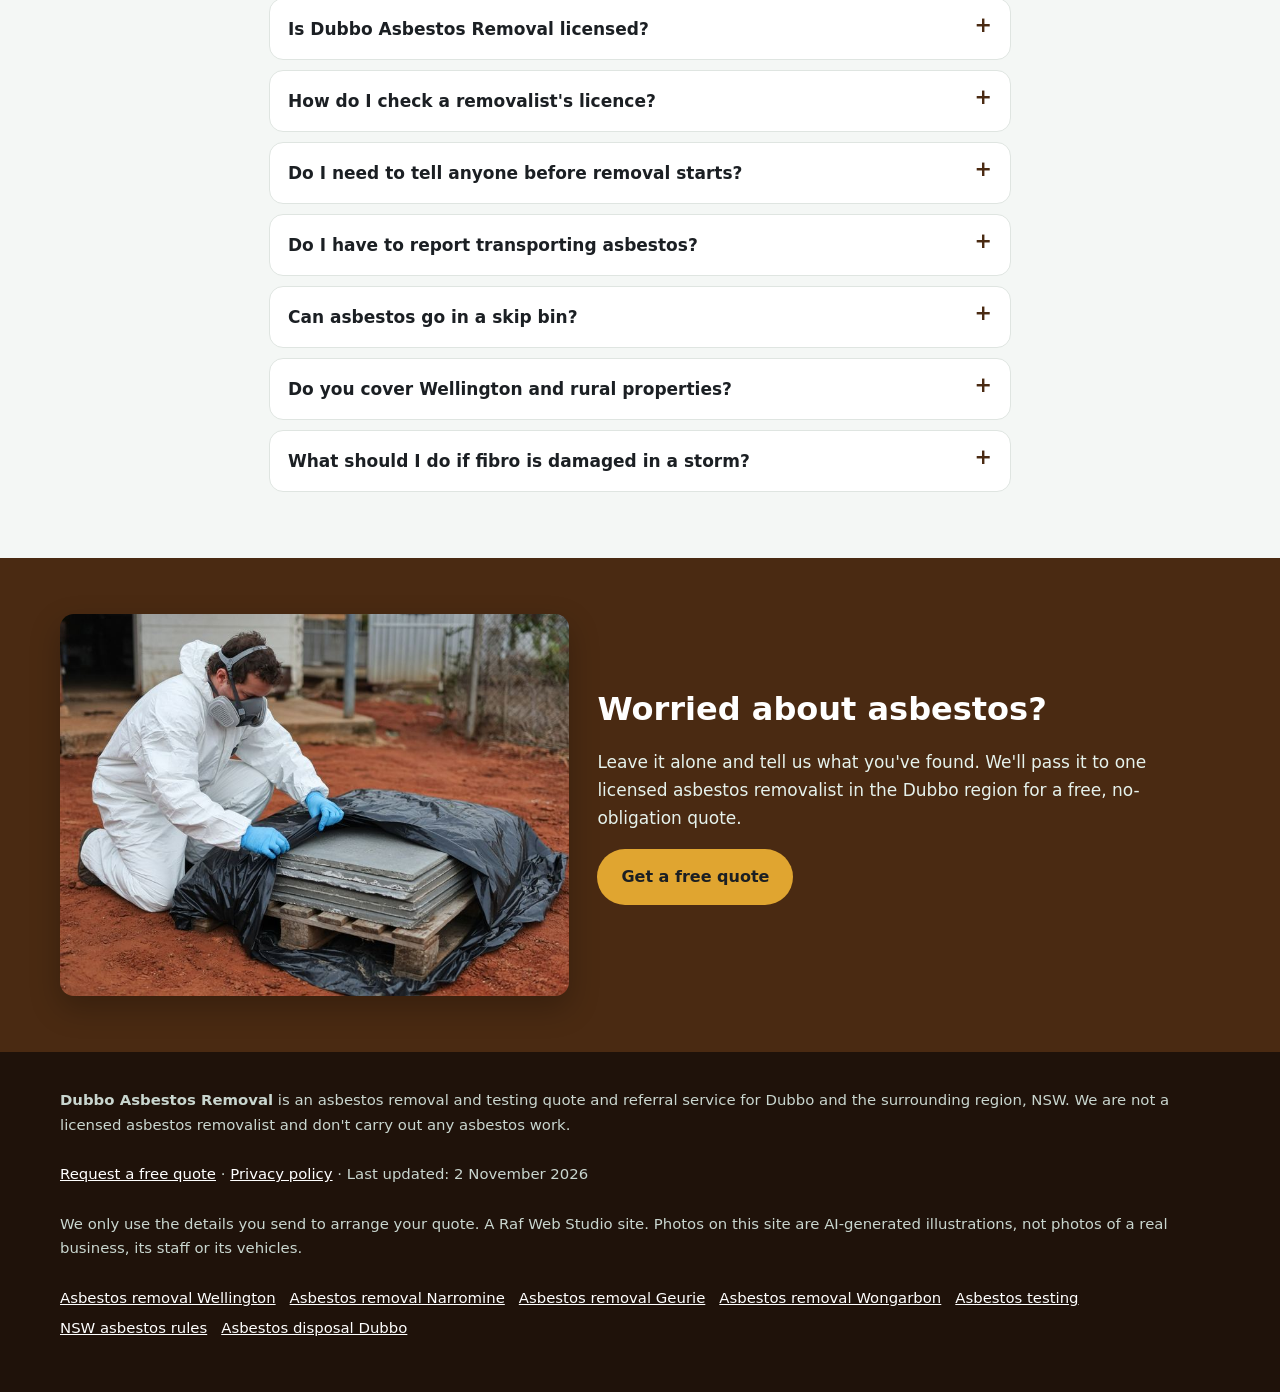
==== commit 98b613bc: "SEO batch 4: target 'Asbestos Removal Dubbo' (title, H1, lead, meta, hero buttons, section headings)" ====
--- a/index.html
+++ b/index.html
@@ -4,16 +4,16 @@
 <meta charset="utf-8">
 <meta name="google-site-verification" content="wfcfEzLdIKGMqbbtBmpmoarjhn--ryp2NuSiwNHeSis" />
 <meta name="viewport" content="width=device-width, initial-scale=1">
-<title>Asbestos Removal Dubbo | Licensed Removal &amp; Testing Quotes, Dubbo NSW</title>
-<meta name="description" content="Asbestos removal in Dubbo, Wellington and surrounds. Free quotes from one licensed local removalist for fibro, asbestos roofs, farm sheds and testing.">
+<title>Asbestos Removal Dubbo NSW | Fibro, Asbestos Roof &amp; Testing Quotes</title>
+<meta name="description" content="Asbestos removal in Dubbo, Wellington and surrounds: fibro homes, asbestos roofs, farm sheds and testing. Tell us what you have found and get one free quote.">
 <link rel="canonical" href="https://dubboasbestosremoval.com/">
 <link rel="icon" href="favicon.svg" type="image/svg+xml">
 <meta name="theme-color" content="#4a2a12">
 <meta property="og:type" content="website">
 <meta property="og:locale" content="en_AU">
 <meta property="og:site_name" content="Dubbo Asbestos Removal">
-<meta property="og:title" content="Asbestos Removal Dubbo | Licensed Removal &amp; Testing Quotes, Dubbo NSW">
-<meta property="og:description" content="Free asbestos removal and testing quotes in Dubbo, passed to one licensed local removalist.">
+<meta property="og:title" content="Asbestos Removal Dubbo NSW | Fibro, Asbestos Roof &amp; Testing Quotes">
+<meta property="og:description" content="Asbestos removal in Dubbo NSW: fibro, asbestos roofs, farm sheds and testing. One free quote from a local removalist.">
 <meta property="og:url" content="https://dubboasbestosremoval.com/">
 <meta property="og:image" content="https://dubboasbestosremoval.com/img/hero.jpg">
 <meta name="twitter:card" content="summary_large_image">
@@ -36,10 +36,10 @@
  "@type": "WebPage",
  "@id": "https://dubboasbestosremoval.com/#webpage",
  "url": "https://dubboasbestosremoval.com/",
- "name": "Asbestos Removal Dubbo | Licensed Removal & Testing Quotes, Dubbo NSW",
- "description": "Asbestos removal in Dubbo, Wellington and surrounds. Free quotes from one licensed local removalist for fibro, asbestos roofs, farm sheds and testing.",
+ "name": "Asbestos Removal Dubbo NSW | Fibro, Asbestos Roof & Testing Quotes",
+ "description": "Asbestos removal in Dubbo, Wellington and surrounds: fibro homes, asbestos roofs, farm sheds and testing. Tell us what you have found and get one free quote.",
  "inLanguage": "en-AU",
- "dateModified": "2026-10-29",
+ "dateModified": "2026-11-02",
  "isPartOf": {
   "@id": "https://dubboasbestosremoval.com/#website"
  },
@@ -55,7 +55,7 @@
  "@id": "https://dubboasbestosremoval.com/#business",
  "name": "Dubbo Asbestos Removal",
  "url": "https://dubboasbestosremoval.com/",
- "description": "Asbestos removal in Dubbo, Wellington and surrounds. Free quotes from one licensed local removalist for fibro, asbestos roofs, farm sheds and testing. A free referral and quote service run by Raf Web Studio. It doesn't remove asbestos itself; one licensed local removalist quotes and does the work.",
+ "description": "Asbestos removal in Dubbo, Wellington and surrounds: fibro homes, asbestos roofs, farm sheds and testing. Tell us what you have found and get one free quote. A free referral and quote service run by Raf Web Studio. It doesn't remove asbestos itself; one licensed local removalist quotes and does the work.",
  "image": "https://dubboasbestosremoval.com/img/hero.jpg",
  "areaServed": [
   {
@@ -147,7 +147,7 @@
 {
  "@context": "https://schema.org",
  "@type": "WebSite",
- "dateModified": "2026-10-29",
+ "dateModified": "2026-11-02",
  "@id": "https://dubboasbestosremoval.com/#website",
  "name": "Dubbo Asbestos Removal",
  "url": "https://dubboasbestosremoval.com/",
@@ -434,12 +434,12 @@
   </picture>
   <div class="wrap hero-grid">
     <div class="hero-copy">
-      <h1 id="h1">Asbestos Removal Dubbo: Free Quotes From a Licensed Local Removalist</h1><!--h3:hero-->
-      <p class="h3-tag">Asbestos removal in Dubbo: one free quote from a licensed removalist.</p>
+      <h1 id="h1">Asbestos Removal Dubbo: Free Quotes for Fibro, Roofs and Sheds</h1><!--h3:hero-->
+      <p class="h3-tag">Asbestos removal in Dubbo: tell us what you have found and get one free quote.</p>
       <p class="h3-cta"><a class="btn btn-call btn-xl" href="#quote">Get a free quote</a></p><!--/h3:hero-->      <p class="summary">In short: Dubbo Asbestos Removal is a free quote service, not a asbestos removal company. Tell us your suburb and job, and we pass it to one licensed local asbestos removalist, who quotes you directly.</p>
-      <p class="lead">Fibro cottage in South Dubbo, asbestos roofing on a farm shed at Ballimore or a laundry reno in Wellington? Tell us what you've found and we'll pass it to one licensed asbestos removalist who services the Dubbo region for a free, no-obligation quote.</p>
-      <div class="ctas"><a class="btn btn-ghost" href="#suspect">Think you've found asbestos?</a><a class="btn btn-ghost" href="#rules">NSW rules</a></div>
-      <p class="updated">Last updated: 29 October 2026</p>
+      <p class="lead">Need asbestos removal in Dubbo? Fibro cottage in South Dubbo, asbestos roofing on a farm shed at Ballimore or a laundry reno in Wellington? Tell us what you've found and we'll pass it to one local asbestos removalist who services the Dubbo region for a free, no-obligation quote.</p>
+      <div class="ctas"><a class="btn btn-ghost" href="#services">Asbestos removal services</a><a class="btn btn-ghost" href="#suspect">Think you've found asbestos?</a></div>
+      <p class="updated">Last updated: 2 November 2026</p>
     </div>
     <div class="hero-form-card" id="quote">
       <h2 id="quote-h">Get a free asbestos quote in Dubbo</h2>
@@ -542,8 +542,8 @@
 </section>
 <section class="alt" id="rules" aria-labelledby="rules-h">
   <div class="wrap intro">
-    <h2 id="rules-h">Asbestos rules in NSW and Dubbo Regional Council</h2>
-    <p class="updated-dark">Last updated: 29 October 2026</p>
+    <h2 id="rules-h">Asbestos removal rules in Dubbo and NSW</h2>
+    <p class="updated-dark">Last updated: 2 November 2026</p>
     <h3>Who can remove asbestos</h3>
     <p>In NSW, a homeowner may remove up to 10 m² of bonded (non-friable) asbestos themselves, following SafeWork NSW guidance. More than 10 m² of bonded asbestos needs a removalist with a Class B or Class A licence, and any friable asbestos needs a Class A licence. Licensed removalists must notify SafeWork NSW at least 5 calendar days before licensed work starts. You can check a removalist's licence through <a href="https://www.asbestos.nsw.gov.au/" rel="noopener">asbestos.nsw.gov.au</a> or <a href="https://www.service.nsw.gov.au/" rel="noopener">Service NSW</a>.</p>
     <h3>Transport and tracking</h3>
@@ -558,7 +558,7 @@
 <!--h3:compare-->
 <section class="alt" id="compare" aria-labelledby="compare-h">
   <div class="wrap">
-    <h2 id="compare-h">Licensed removalist vs DIY removal vs leaving it alone</h2>
+    <h2 id="compare-h">Asbestos removal in Dubbo: professional removal vs DIY vs leaving it alone</h2>
     <p class="intro">What NSW rules allow and what is safest if you have asbestos at home in Dubbo. Source: SafeWork NSW.</p>
     <div class="cmp"><article class="cmp-main"><h3>Licensed removalist</h3><dl><dt>When it's allowed</dt><dd>Any job. It's required for more than 10 m² of bonded (non-friable) asbestos.</dd><dt>Friable asbestos</dt><dd>Only a Class A licensed removalist can remove friable asbestos, in any amount.</dd><dt>Safety</dt><dd>Trained workers with the right protective gear, and a nominated supervisor for the job.</dd><dt>Paperwork</dt><dd>Licensed work must be notified to SafeWork NSW 5 calendar days before it starts. A clearance inspection by an independent person is required before you move back in.</dd><dt>Disposal</dt><dd>Wrapped and taken to a waste facility licensed to accept asbestos.</dd><dt>Best for</dt><dd>Any amount. SafeWork NSW recommends a licensed professional for any amount of asbestos.</dd></dl></article><article><h3>DIY removal</h3><dl><dt>When it's allowed</dt><dd>Only bonded (non-friable) asbestos, 10 m² or less in total.</dd><dt>Friable asbestos</dt><dd>Never. Friable asbestos always needs a Class A licensed removalist.</dd><dt>Safety</dt><dd>You follow the safe removal rules yourself: full protective gear, keeping it wet and intact, and never using high-pressure water or compressed air, which are prohibited on asbestos.</dd><dt>Paperwork</dt><dd>No SafeWork notification for 10 m² or less, but check your council's rules too.</dd><dt>Disposal</dt><dd>You wrap it and take it to a waste facility licensed to accept asbestos.</dd><dt>Best for</dt><dd>Very small bonded jobs, only if you can follow every safety step. SafeWork NSW still recommends a licensed professional.</dd></dl></article><article><h3>Leaving it alone</h3><dl><dt>When it's allowed</dt><dd>If the material is in good condition and you won't disturb it. SafeWork NSW says asbestos in good condition poses little health risk.</dd><dt>Friable asbestos</dt><dd>Damaged or crumbly material should be checked by a licensed professional.</dd><dt>Safety</dt><dd>Don't cut, drill, sand or water-blast it.</dd><dt>Paperwork</dt><dd>None.</dd><dt>Disposal</dt><dd>None needed while it stays in place.</dd><dt>Best for</dt><dd>Sound fibro you're not renovating. If you're not sure, get it tested.</dd></dl></article></div>
     <p class="cmp-note">General guide to NSW rules, not legal advice. Sources: SafeWork NSW asbestos and asbestos notification pages. See also our <a href="/nsw-asbestos-removal-rules/">NSW asbestos removal rules</a> guide.</p>
@@ -669,7 +669,7 @@
 <footer class="site-footer">
   <div class="wrap">
     <p><strong>Dubbo Asbestos Removal</strong> is an asbestos removal and testing quote and referral service for Dubbo and the surrounding region, NSW. We are not a licensed asbestos removalist and don't carry out any asbestos work.</p>
-    <p><a href="#quote">Request a free quote</a> · <a href="privacy.html">Privacy policy</a> · Last updated: 29 October 2026</p>
+    <p><a href="#quote">Request a free quote</a> · <a href="privacy.html">Privacy policy</a> · Last updated: 2 November 2026</p>
     <p>We only use the details you send to arrange your quote. A Raf Web Studio site. Photos on this site are AI-generated illustrations, not photos of a real business, its staff or its vehicles.</p>
     <p class="footer-links"><a href="/asbestos-removal-wellington/">Asbestos removal Wellington</a> <a href="/asbestos-removal-narromine/">Asbestos removal Narromine</a> <a href="/asbestos-removal-geurie/">Asbestos removal Geurie</a> <a href="/asbestos-removal-wongarbon/">Asbestos removal Wongarbon</a> <a href="/asbestos-testing/">Asbestos testing</a> <a href="/nsw-asbestos-removal-rules/">NSW asbestos rules</a> <a href="/asbestos-disposal-dubbo/">Asbestos disposal Dubbo</a></p>
   </div>
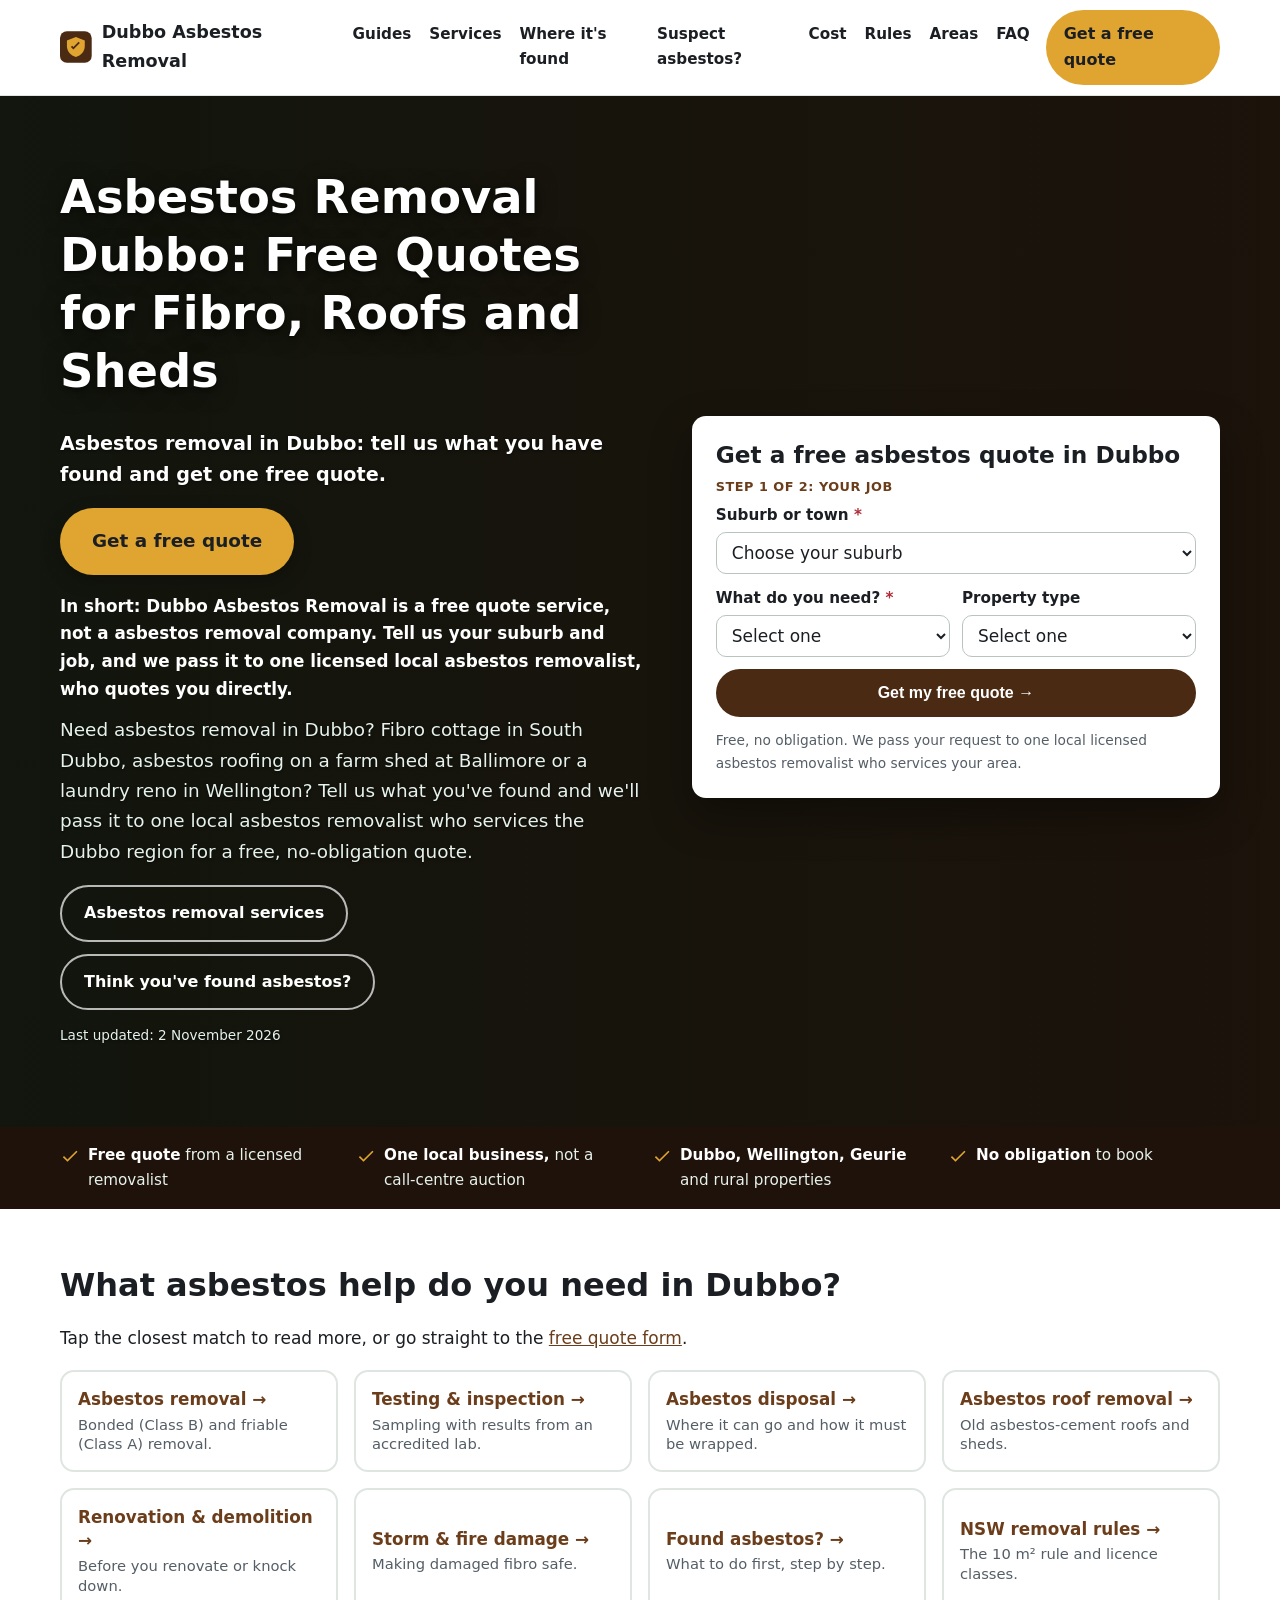
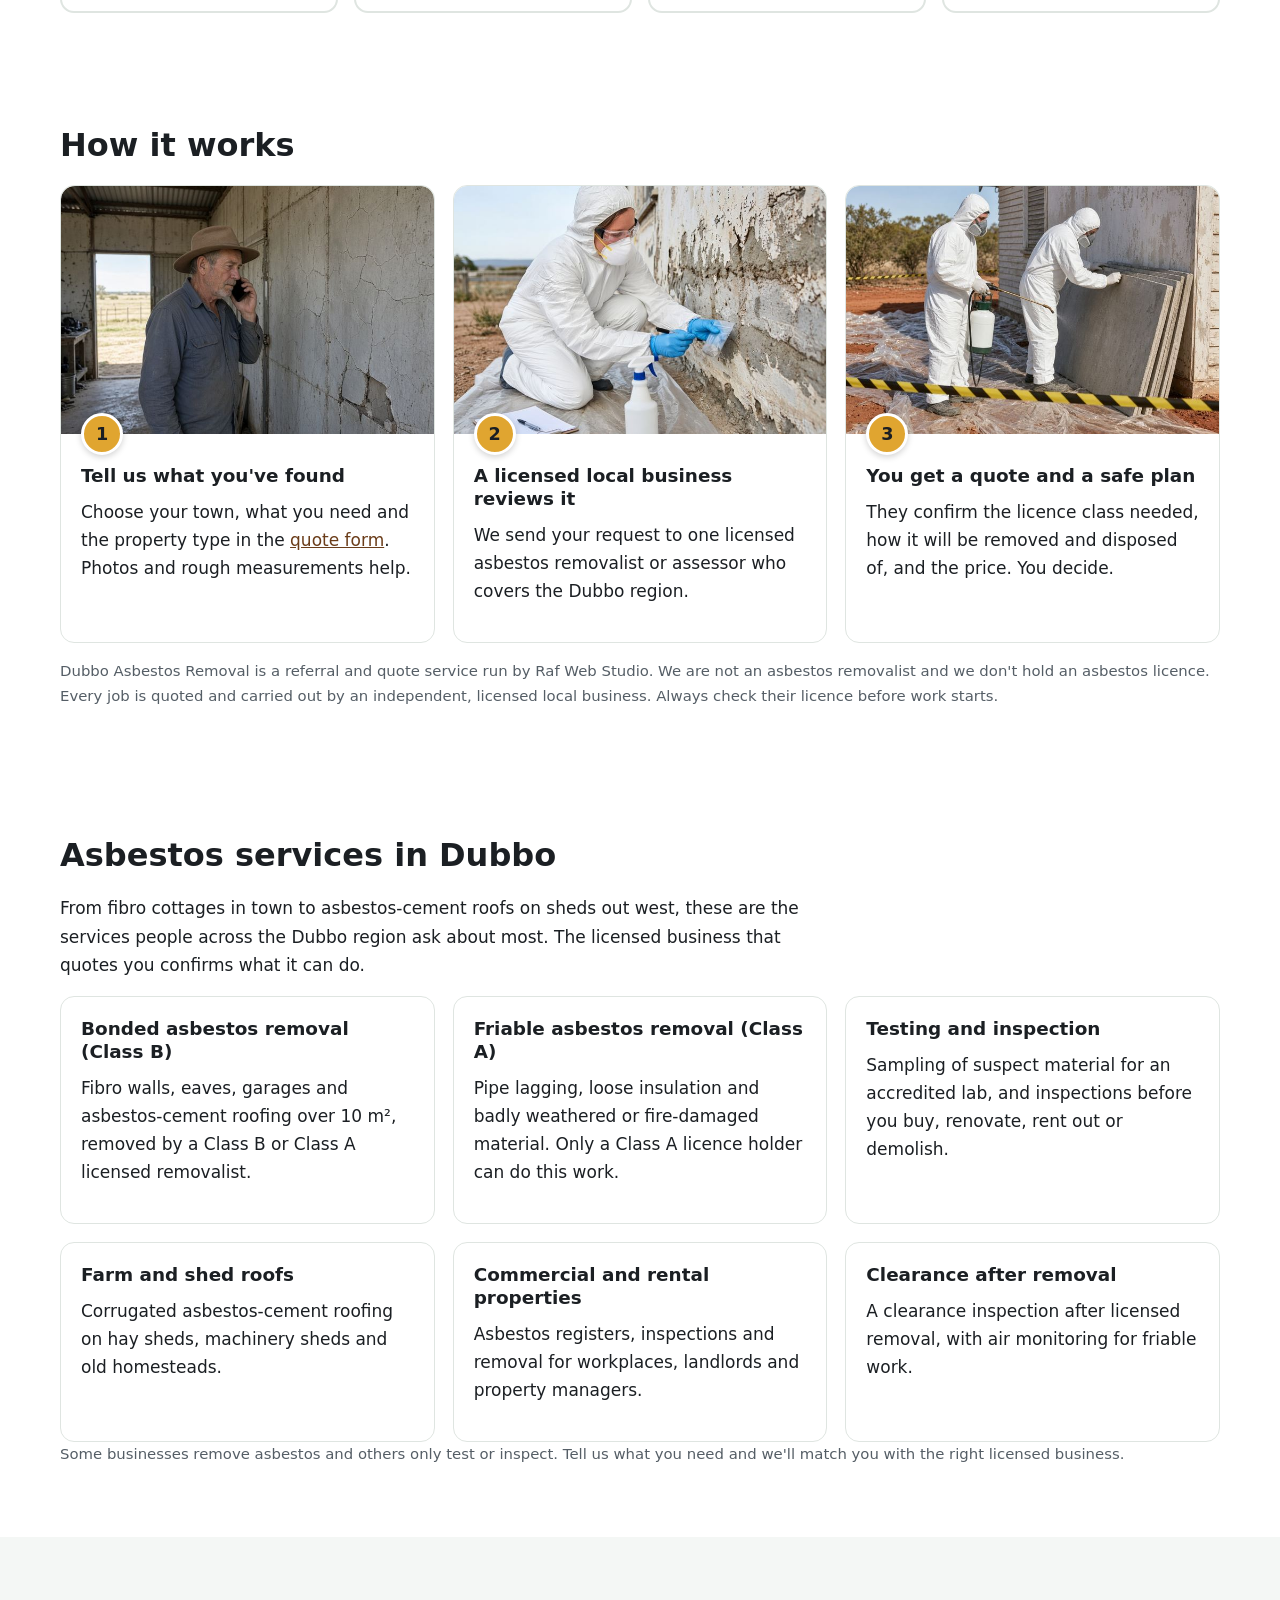
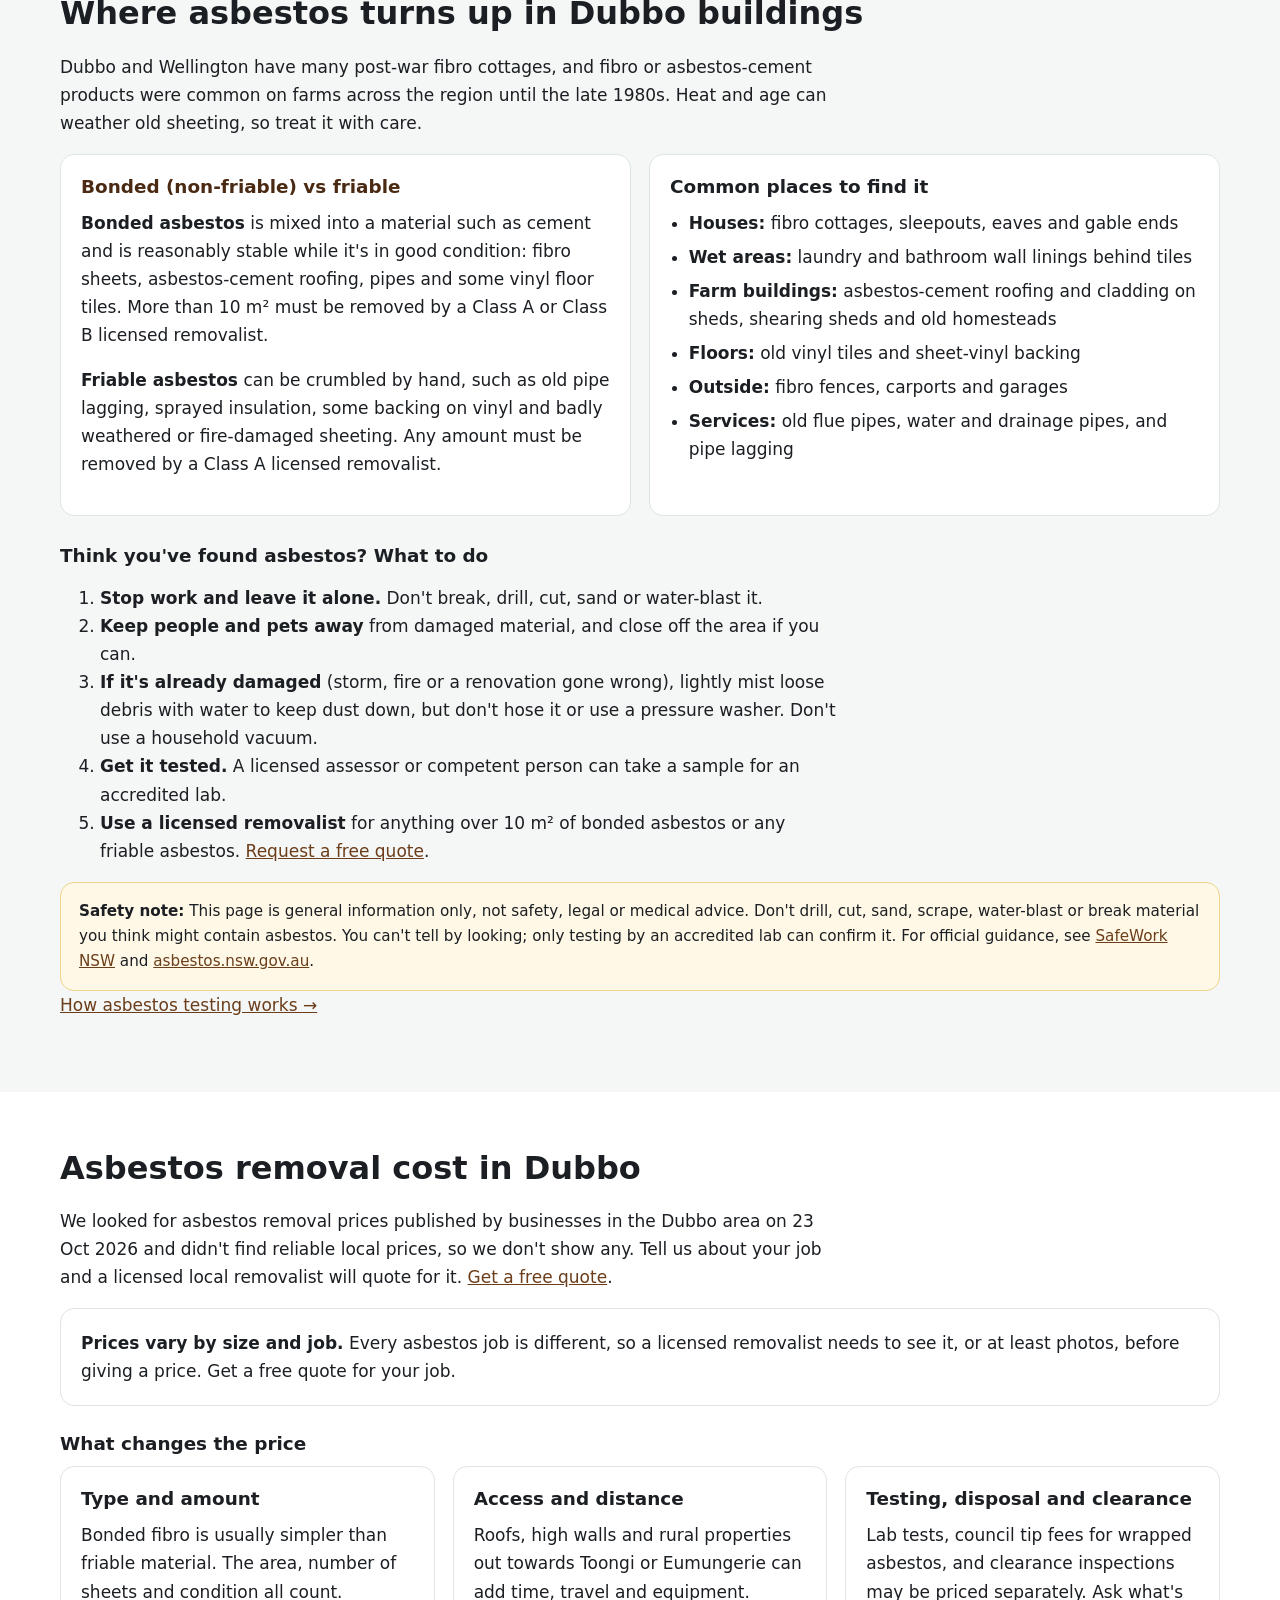
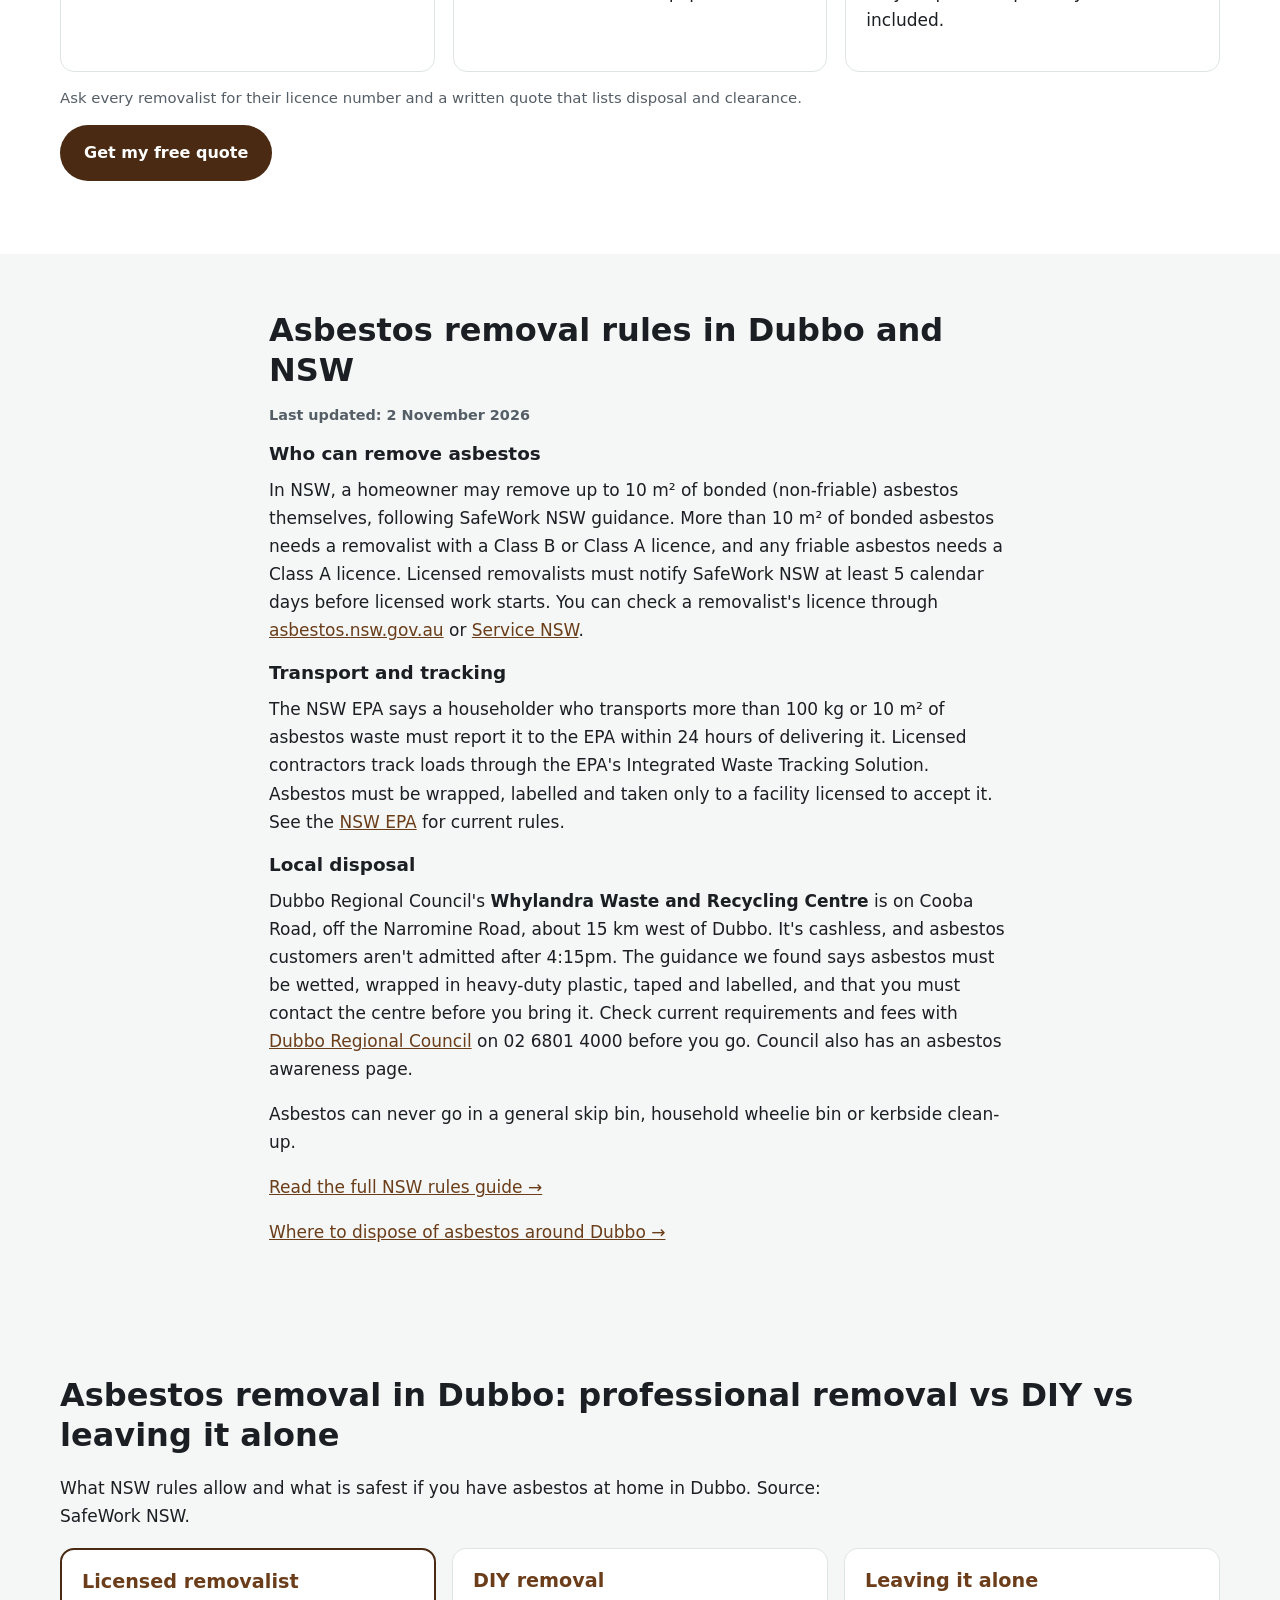
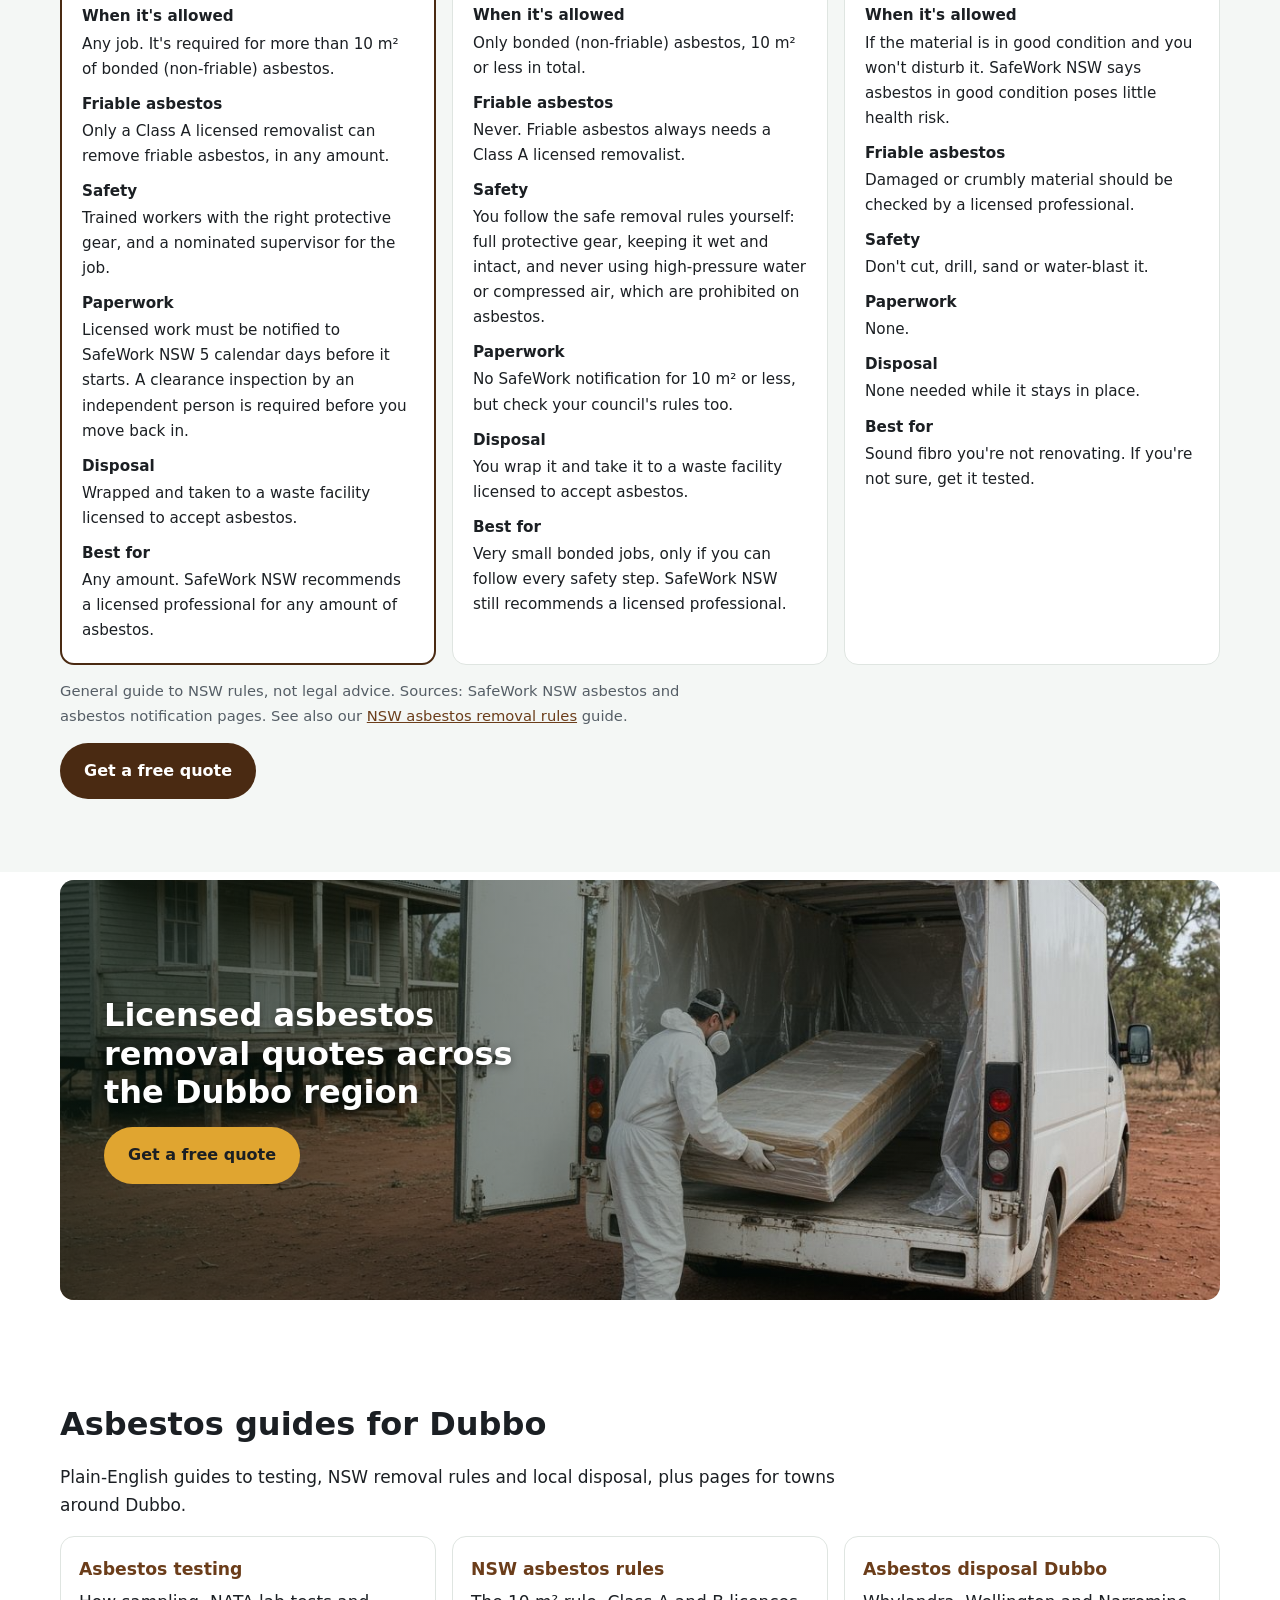
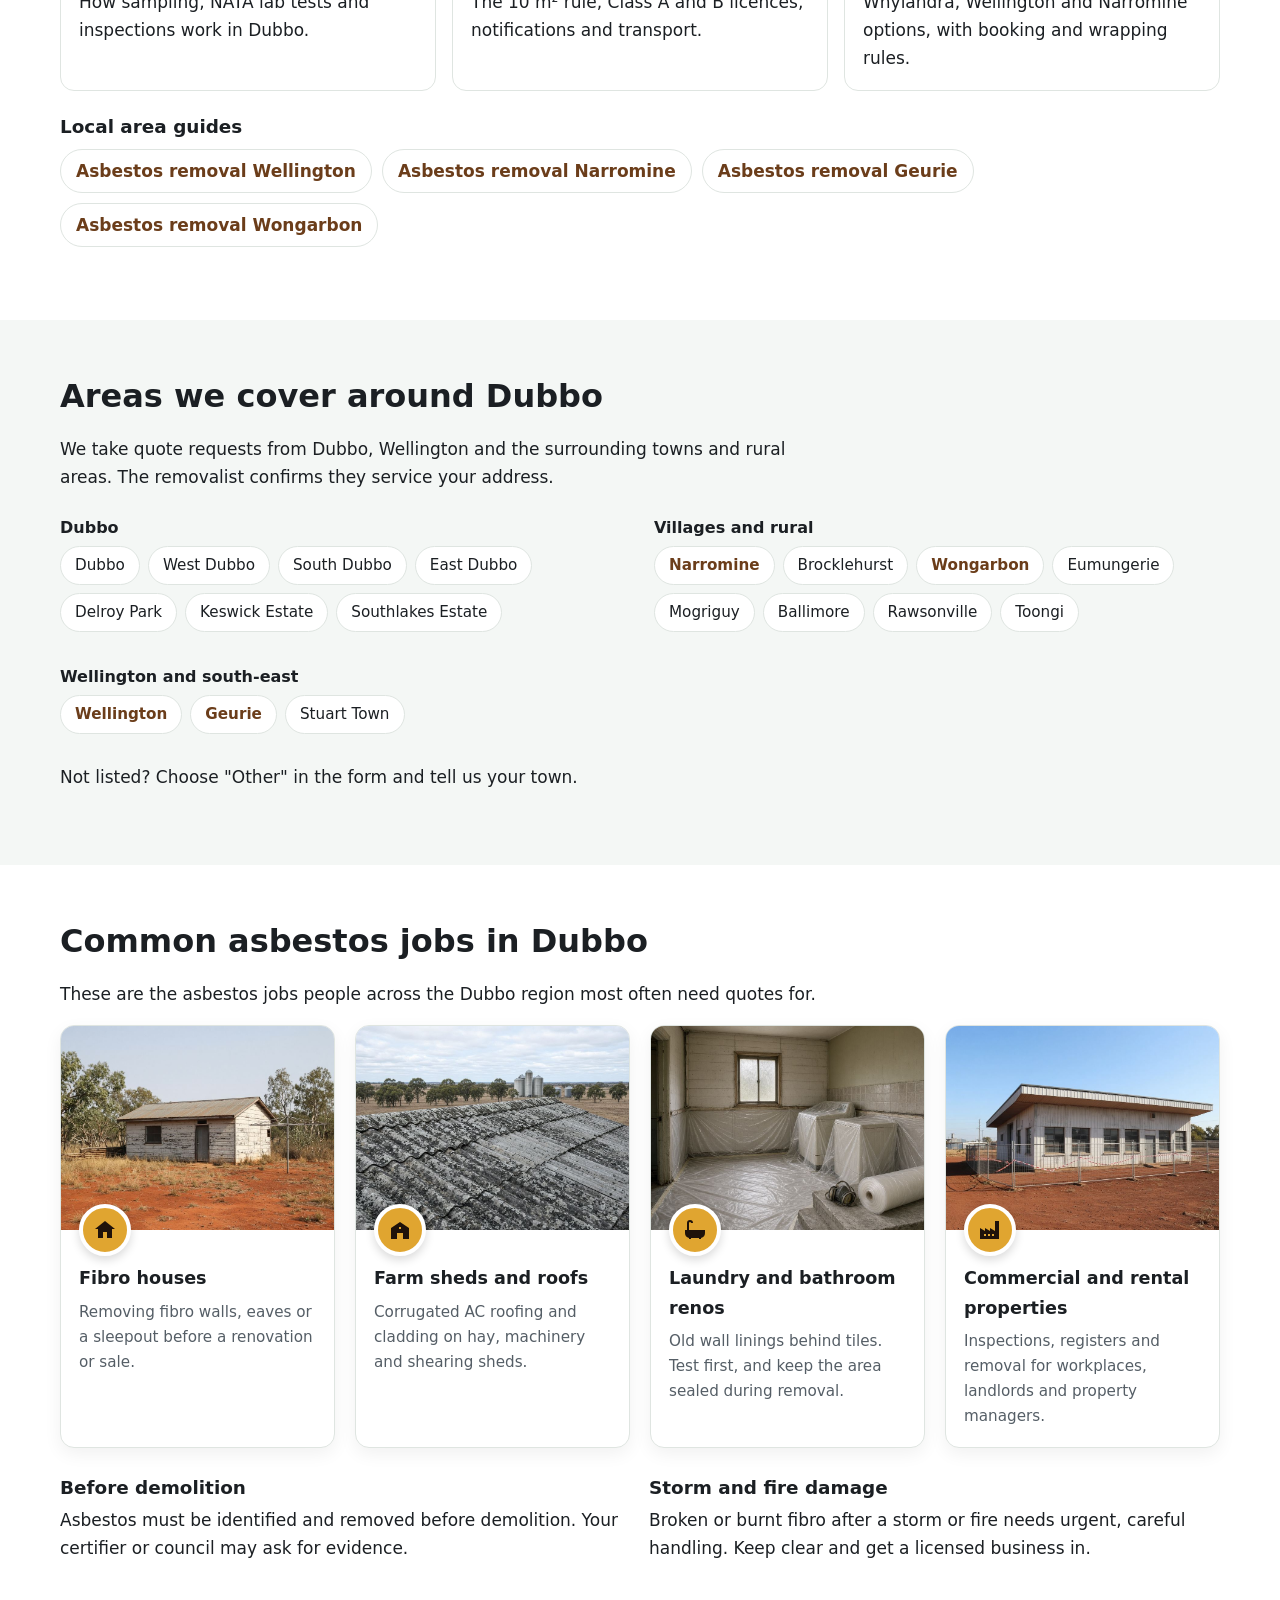
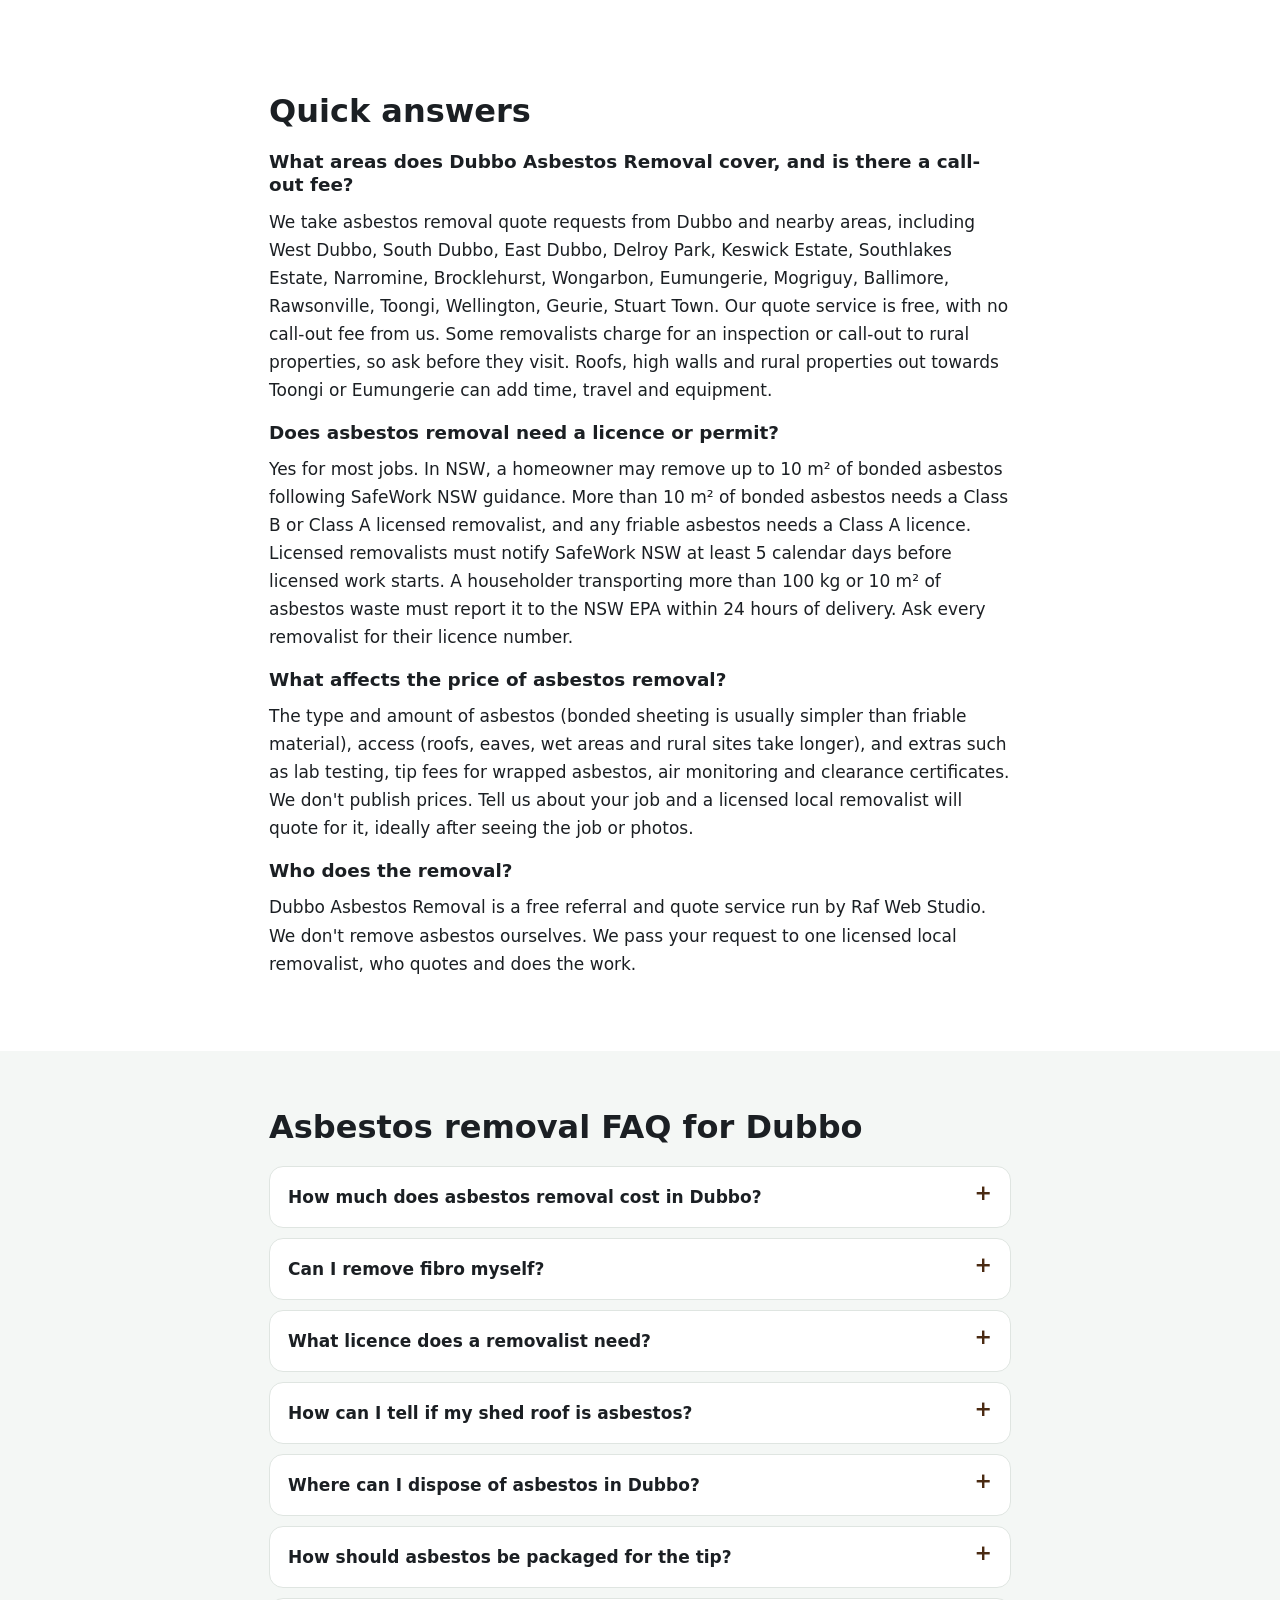
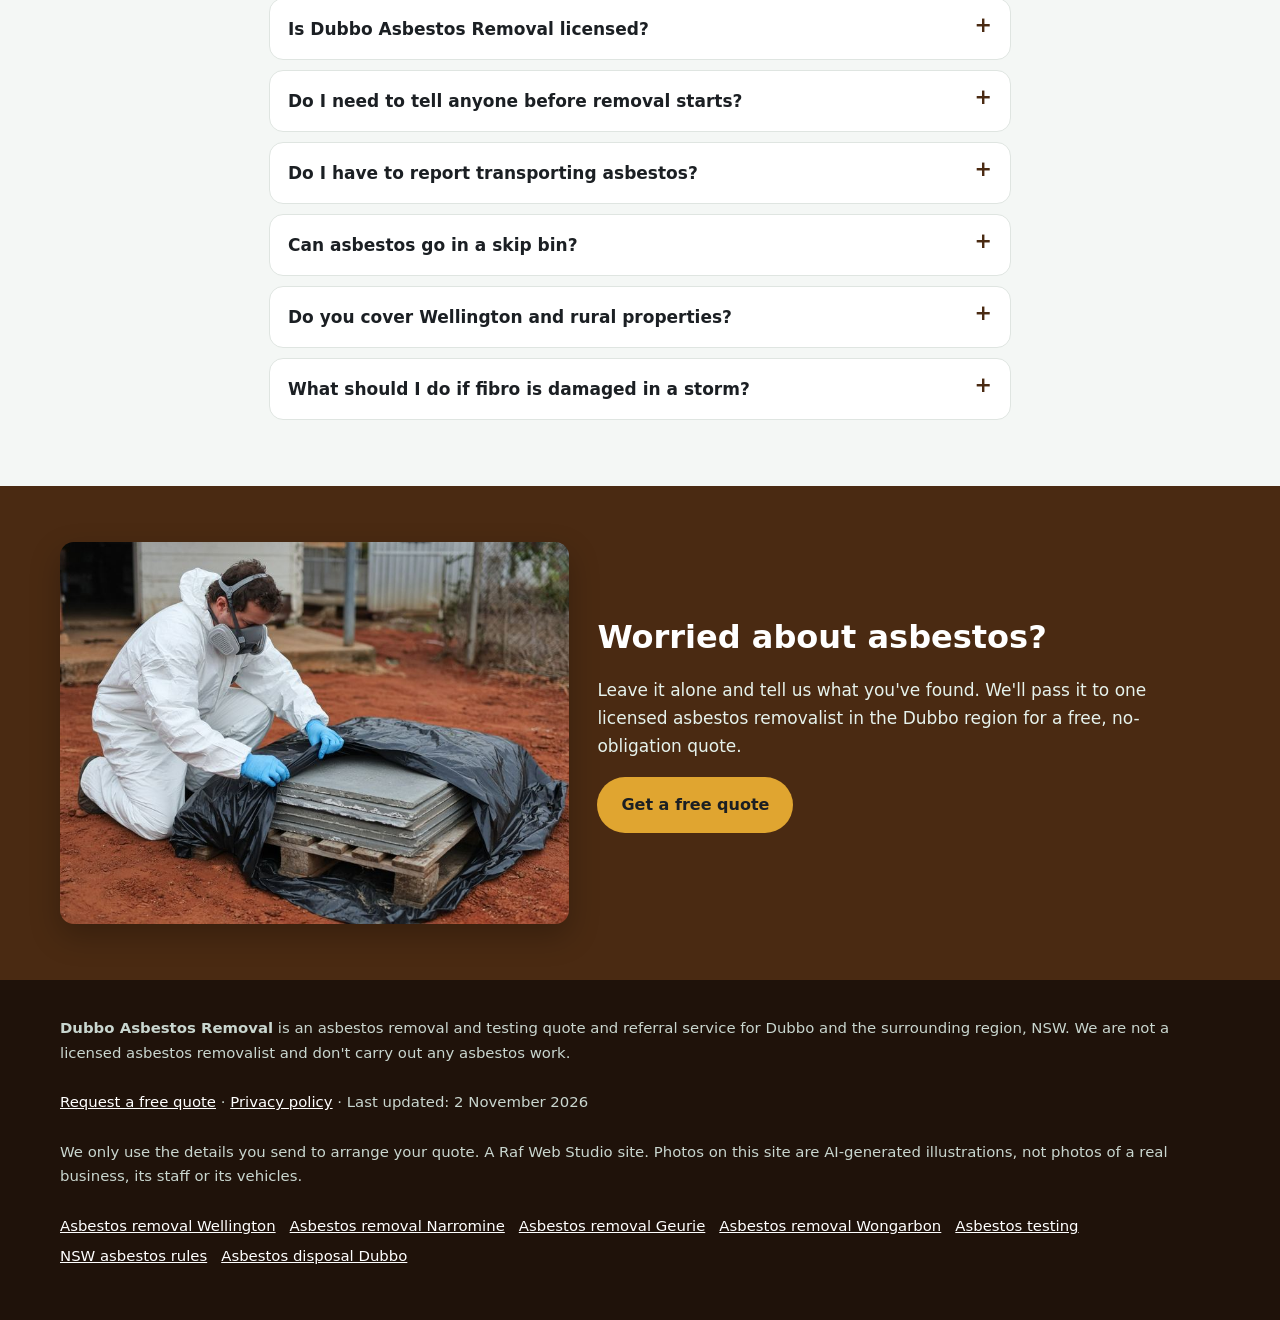
==== commit 9cb9f999: "SEO batch 5: keyword link to homepage on every subpage, two licensing FAQ items moved off the homepa" ====
--- a/index.html
+++ b/index.html
@@ -301,14 +301,6 @@
    "acceptedAnswer": {
     "@type": "Answer",
     "text": "No. We are a referral and quote service run by Raf Web Studio. One licensed local business quotes you and does the work. Always check their licence."
-   }
-  },
-  {
-   "@type": "Question",
-   "name": "How do I check a removalist's licence?",
-   "acceptedAnswer": {
-    "@type": "Answer",
-    "text": "Use the licence search on asbestos.nsw.gov.au or Service NSW."
    }
   },
   {
@@ -645,7 +637,6 @@
     <details><summary>Where can I dispose of asbestos in Dubbo?</summary><p>At Dubbo Regional Council&#x27;s Whylandra Waste and Recycling Centre on Cooba Road, off the Narromine Road. Contact the centre before you bring asbestos, and arrive before 4:15pm.</p></details>
     <details><summary>How should asbestos be packaged for the tip?</summary><p>The guidance we found says to wet it, wrap it in heavy-duty plastic, tape it and label it. Check the current requirements with council before you go.</p></details>
     <details><summary>Is Dubbo Asbestos Removal licensed?</summary><p>No. We are a referral and quote service run by Raf Web Studio. One licensed local business quotes you and does the work. Always check their licence.</p></details>
-    <details><summary>How do I check a removalist&#x27;s licence?</summary><p>Use the licence search on asbestos.nsw.gov.au or Service NSW.</p></details>
     <details><summary>Do I need to tell anyone before removal starts?</summary><p>Licensed removalists must notify SafeWork NSW at least 5 calendar days before licensed removal work starts. They handle this.</p></details>
     <details><summary>Do I have to report transporting asbestos?</summary><p>The NSW EPA says a householder who transports more than 100 kg or 10 m² of asbestos waste must report it within 24 hours of delivery.</p></details>
     <details><summary>Can asbestos go in a skip bin?</summary><p>Not a general skip. Some operators offer special lined bins or bags, but the asbestos still has to be wrapped and handled correctly.</p></details>
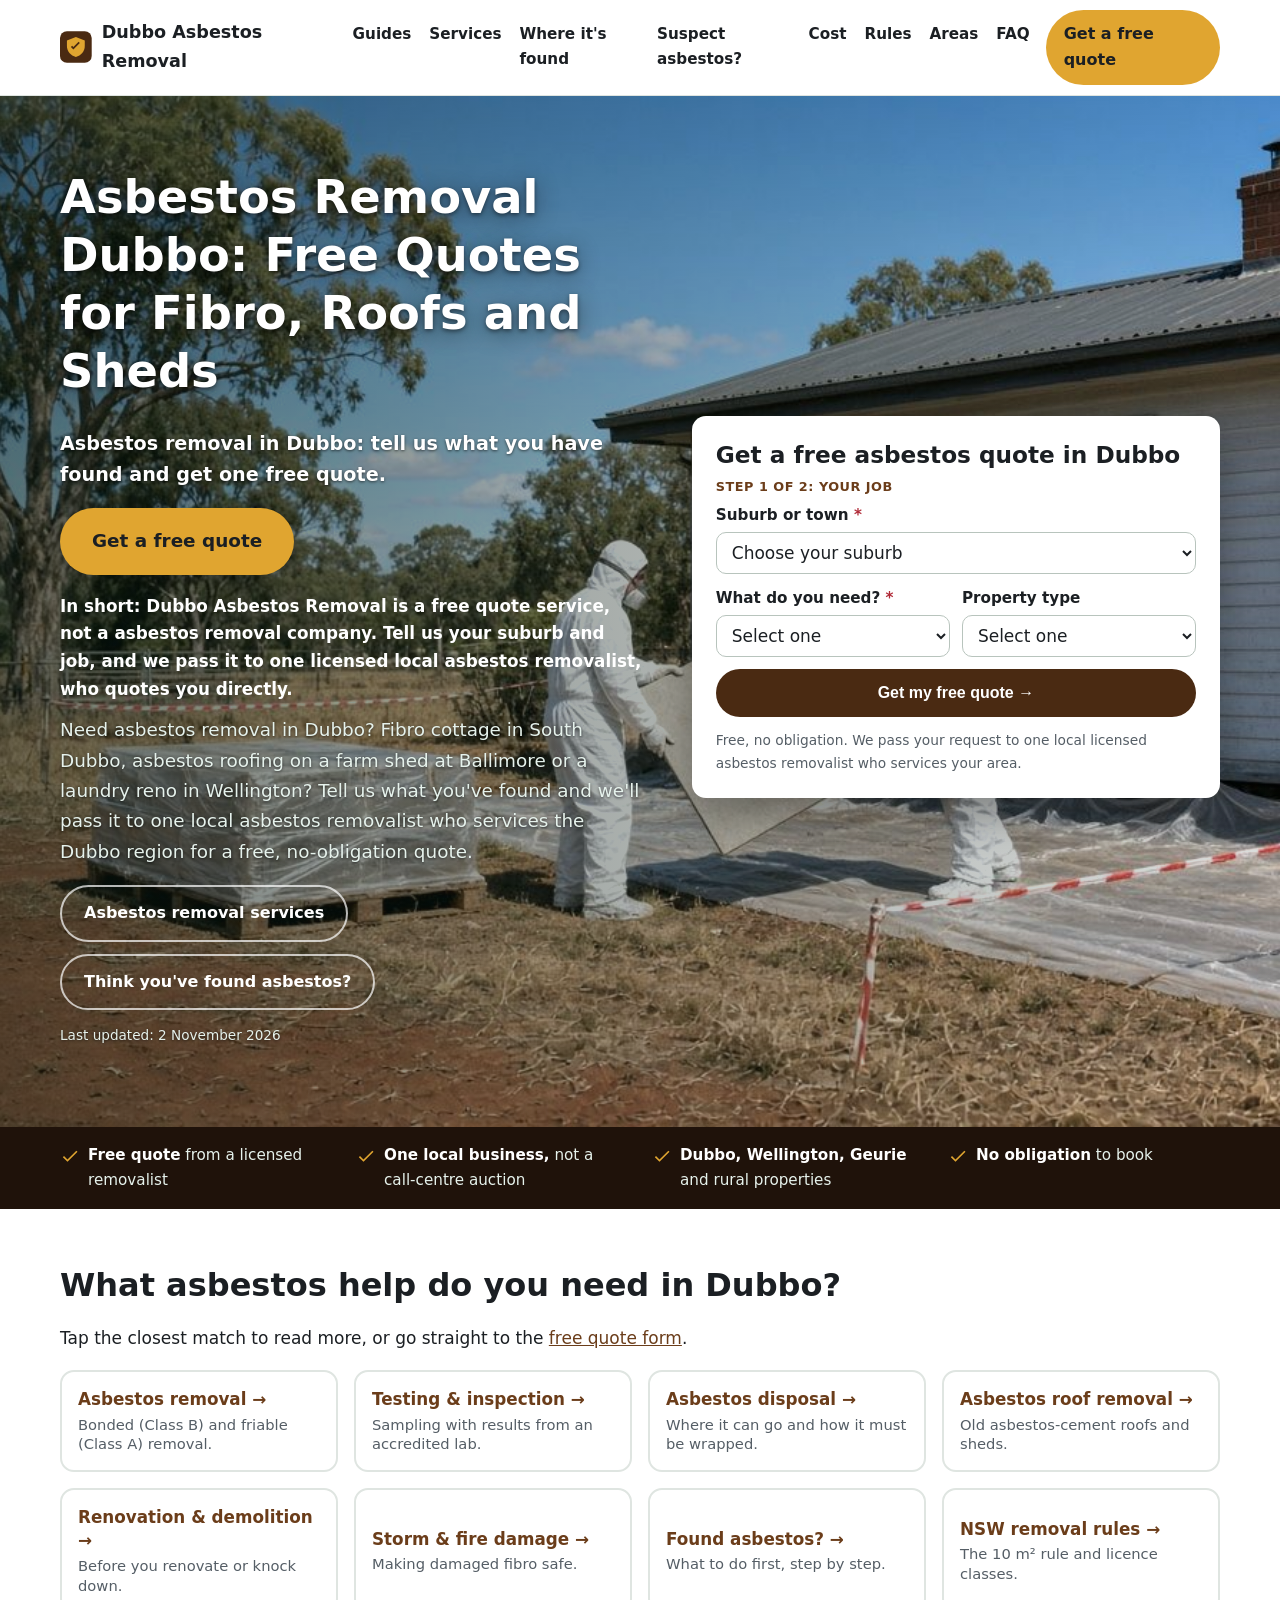
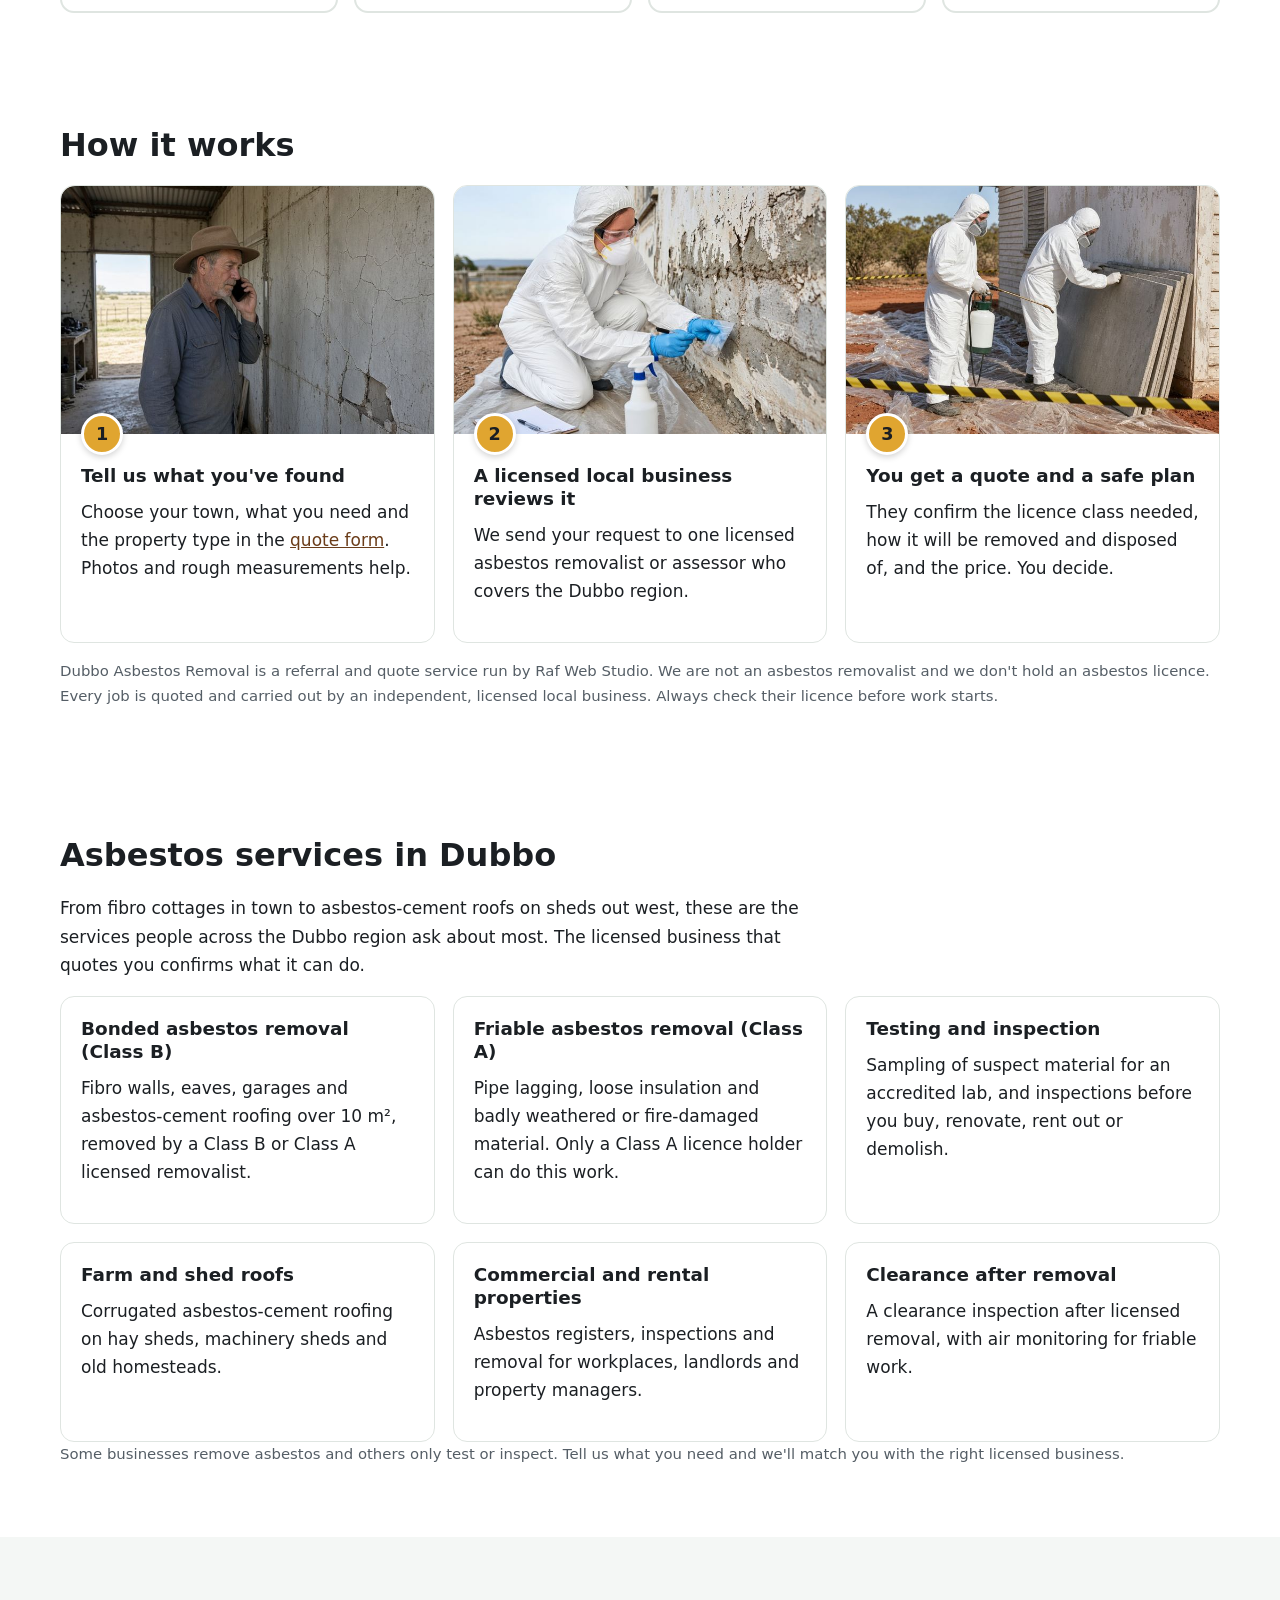
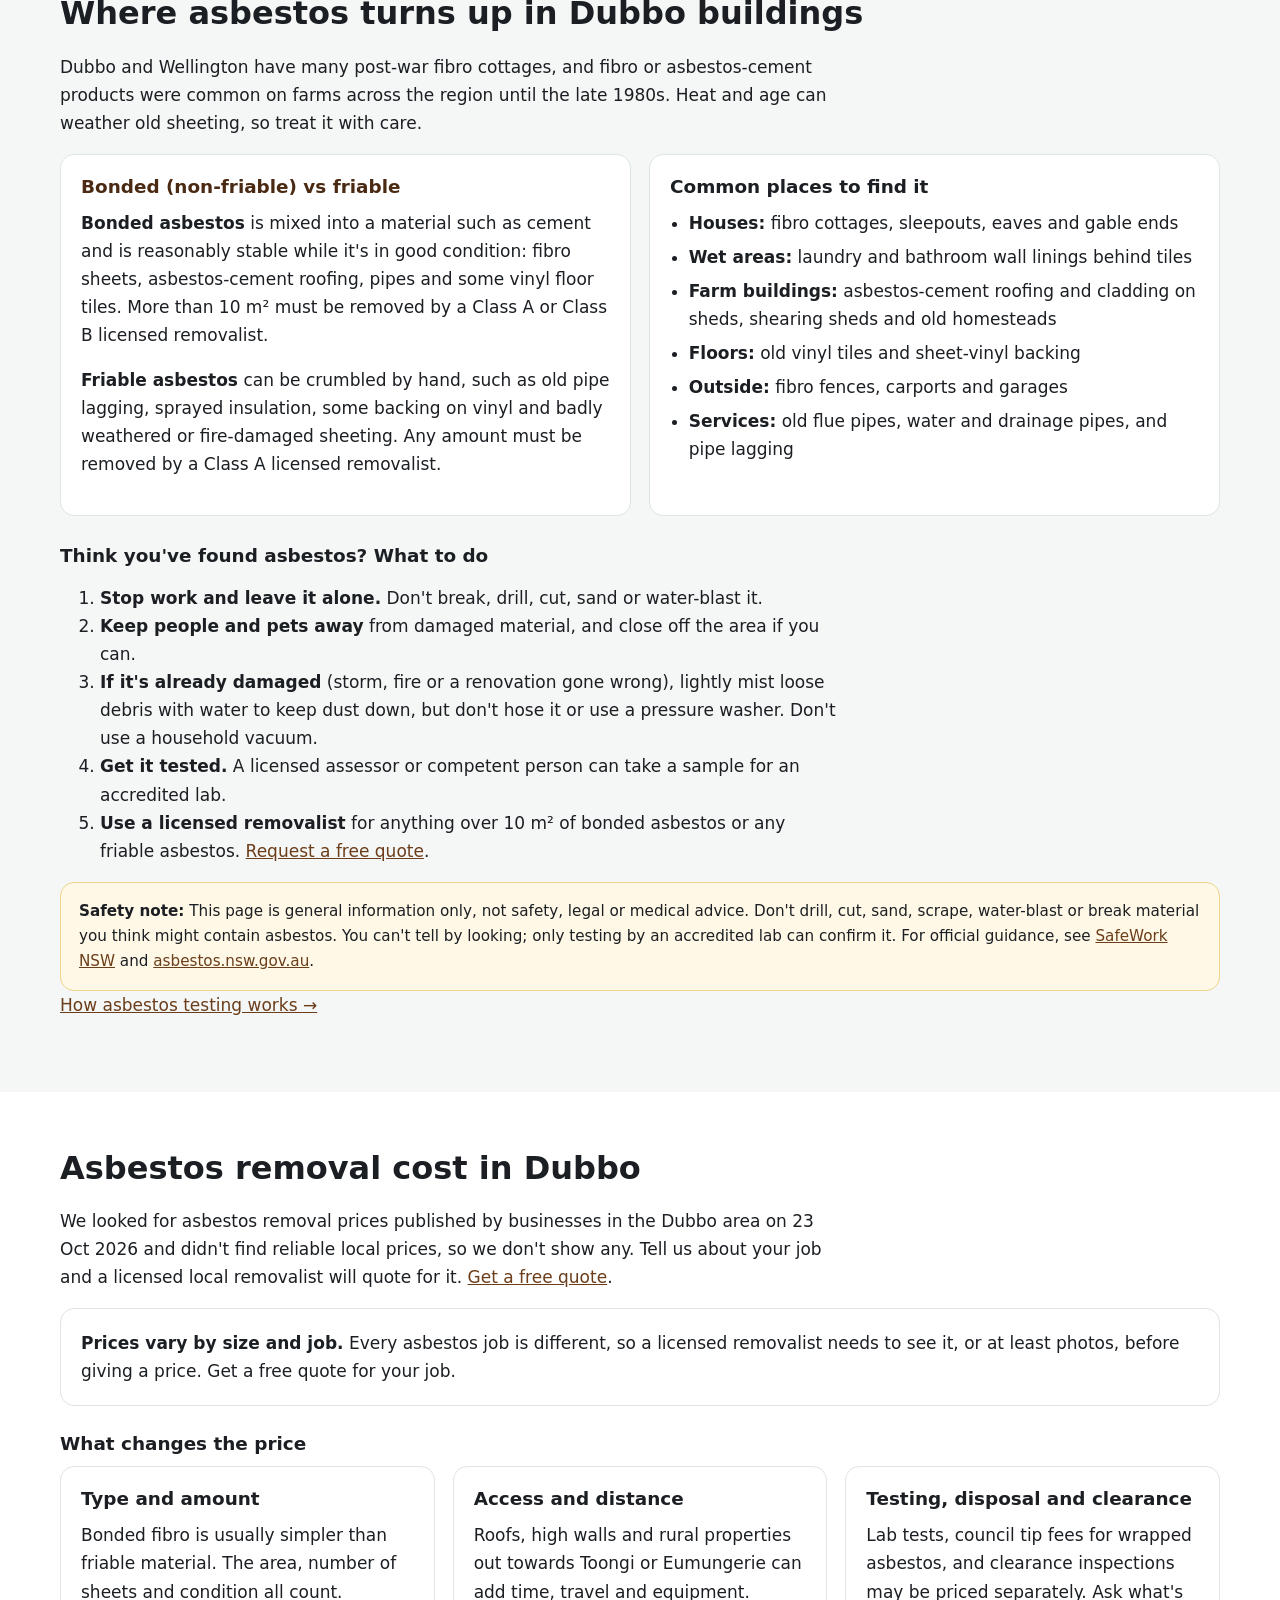
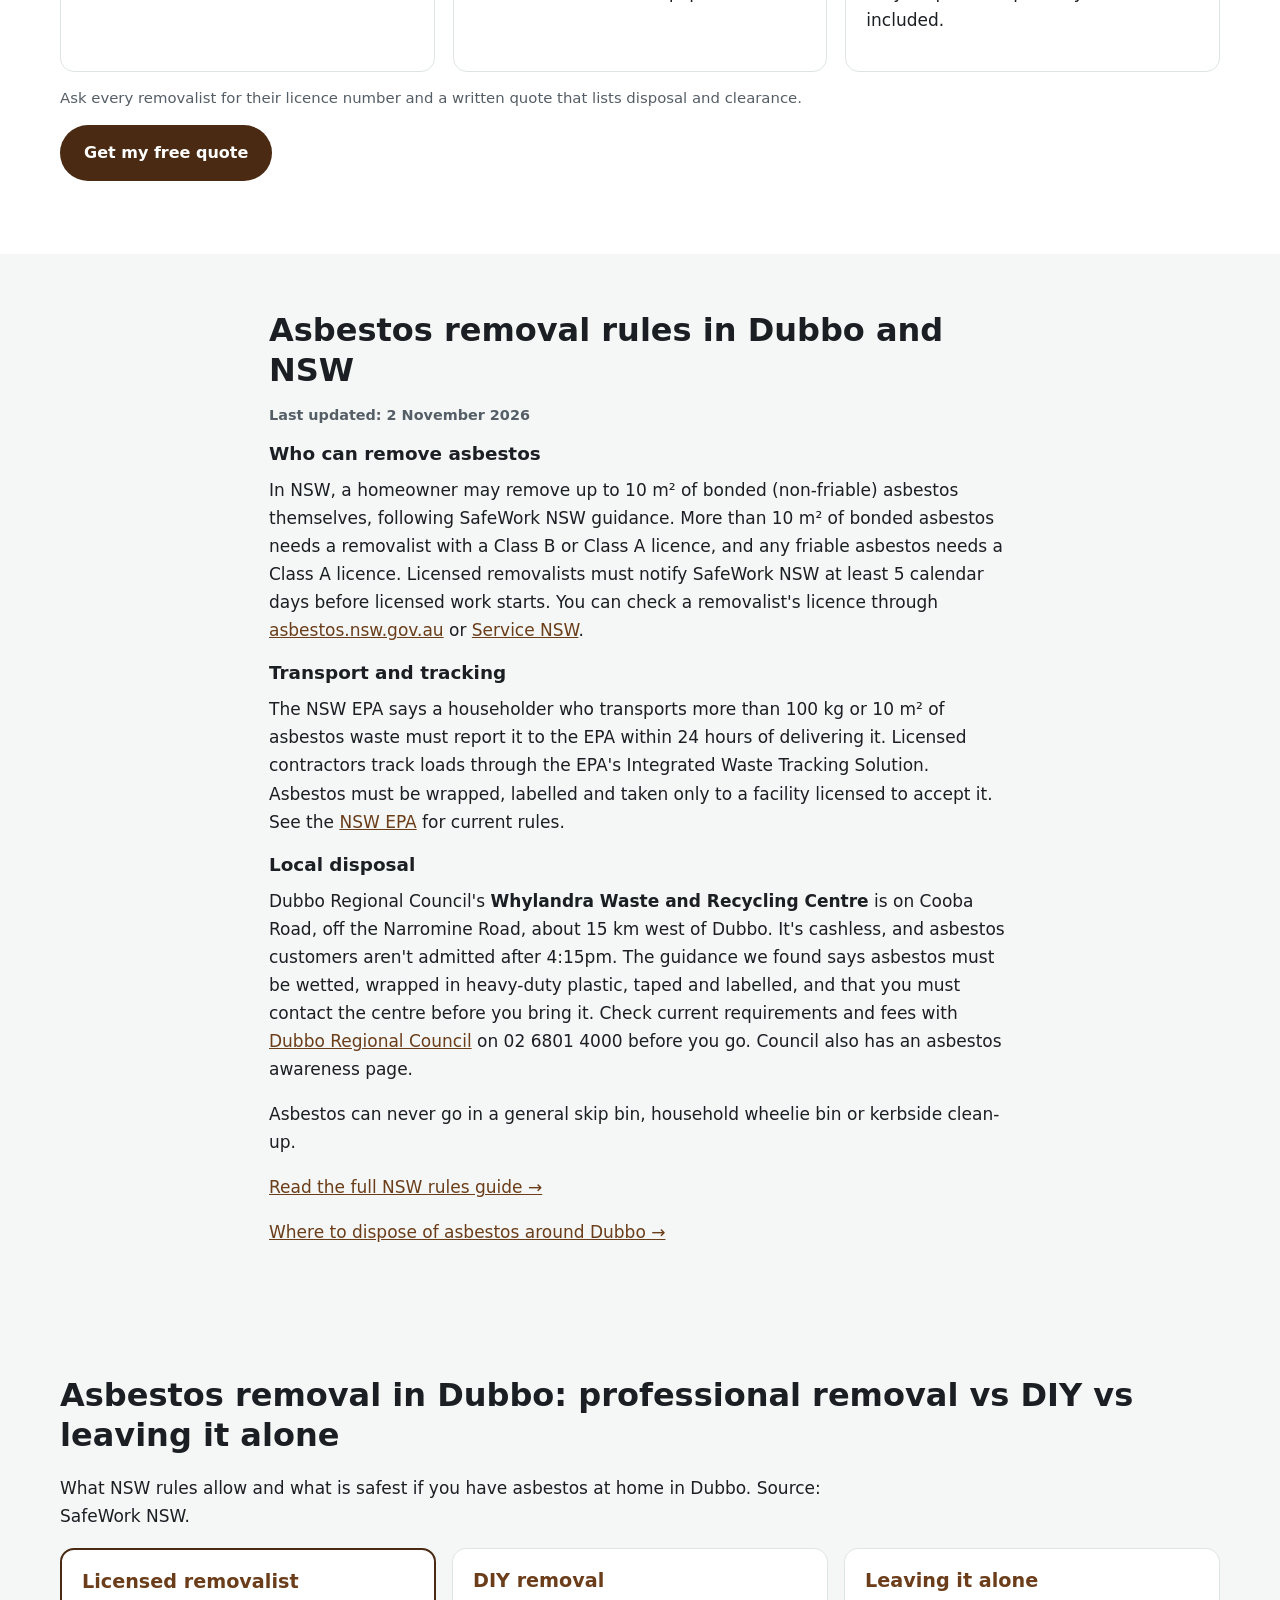
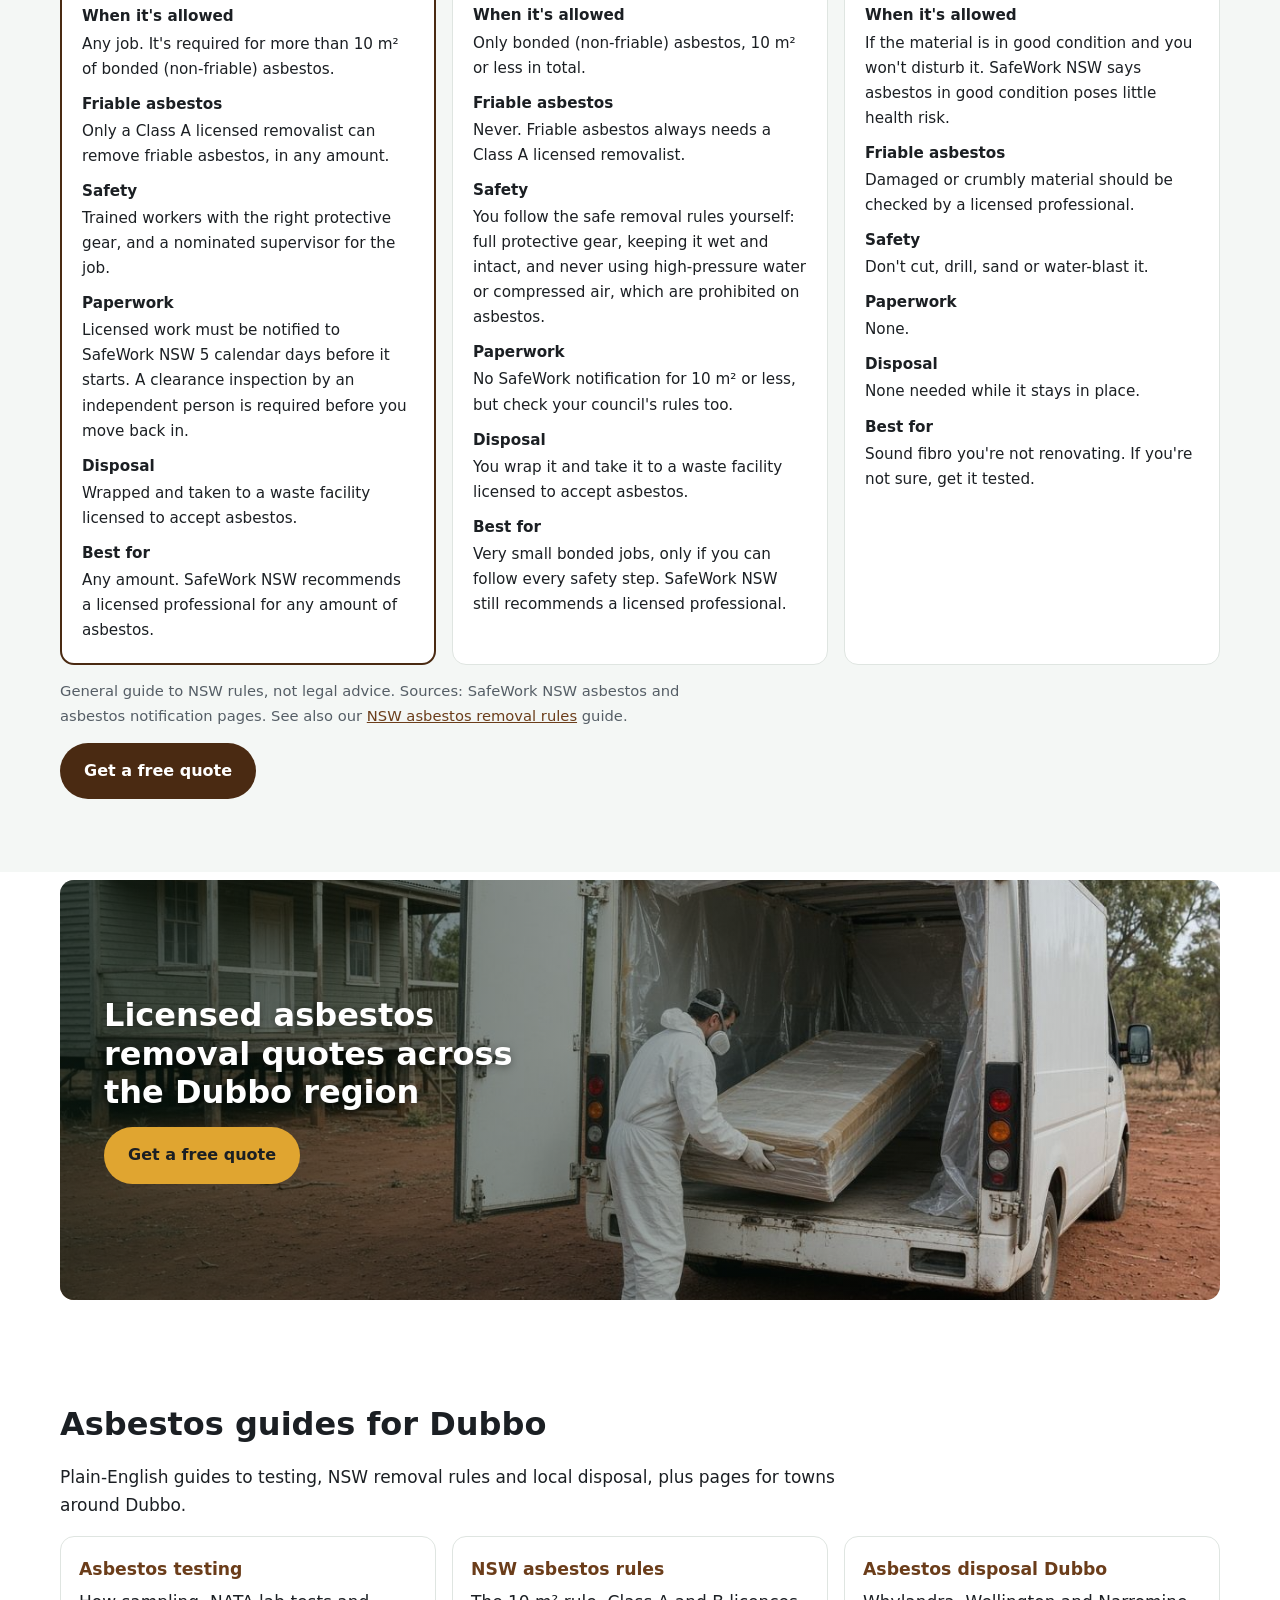
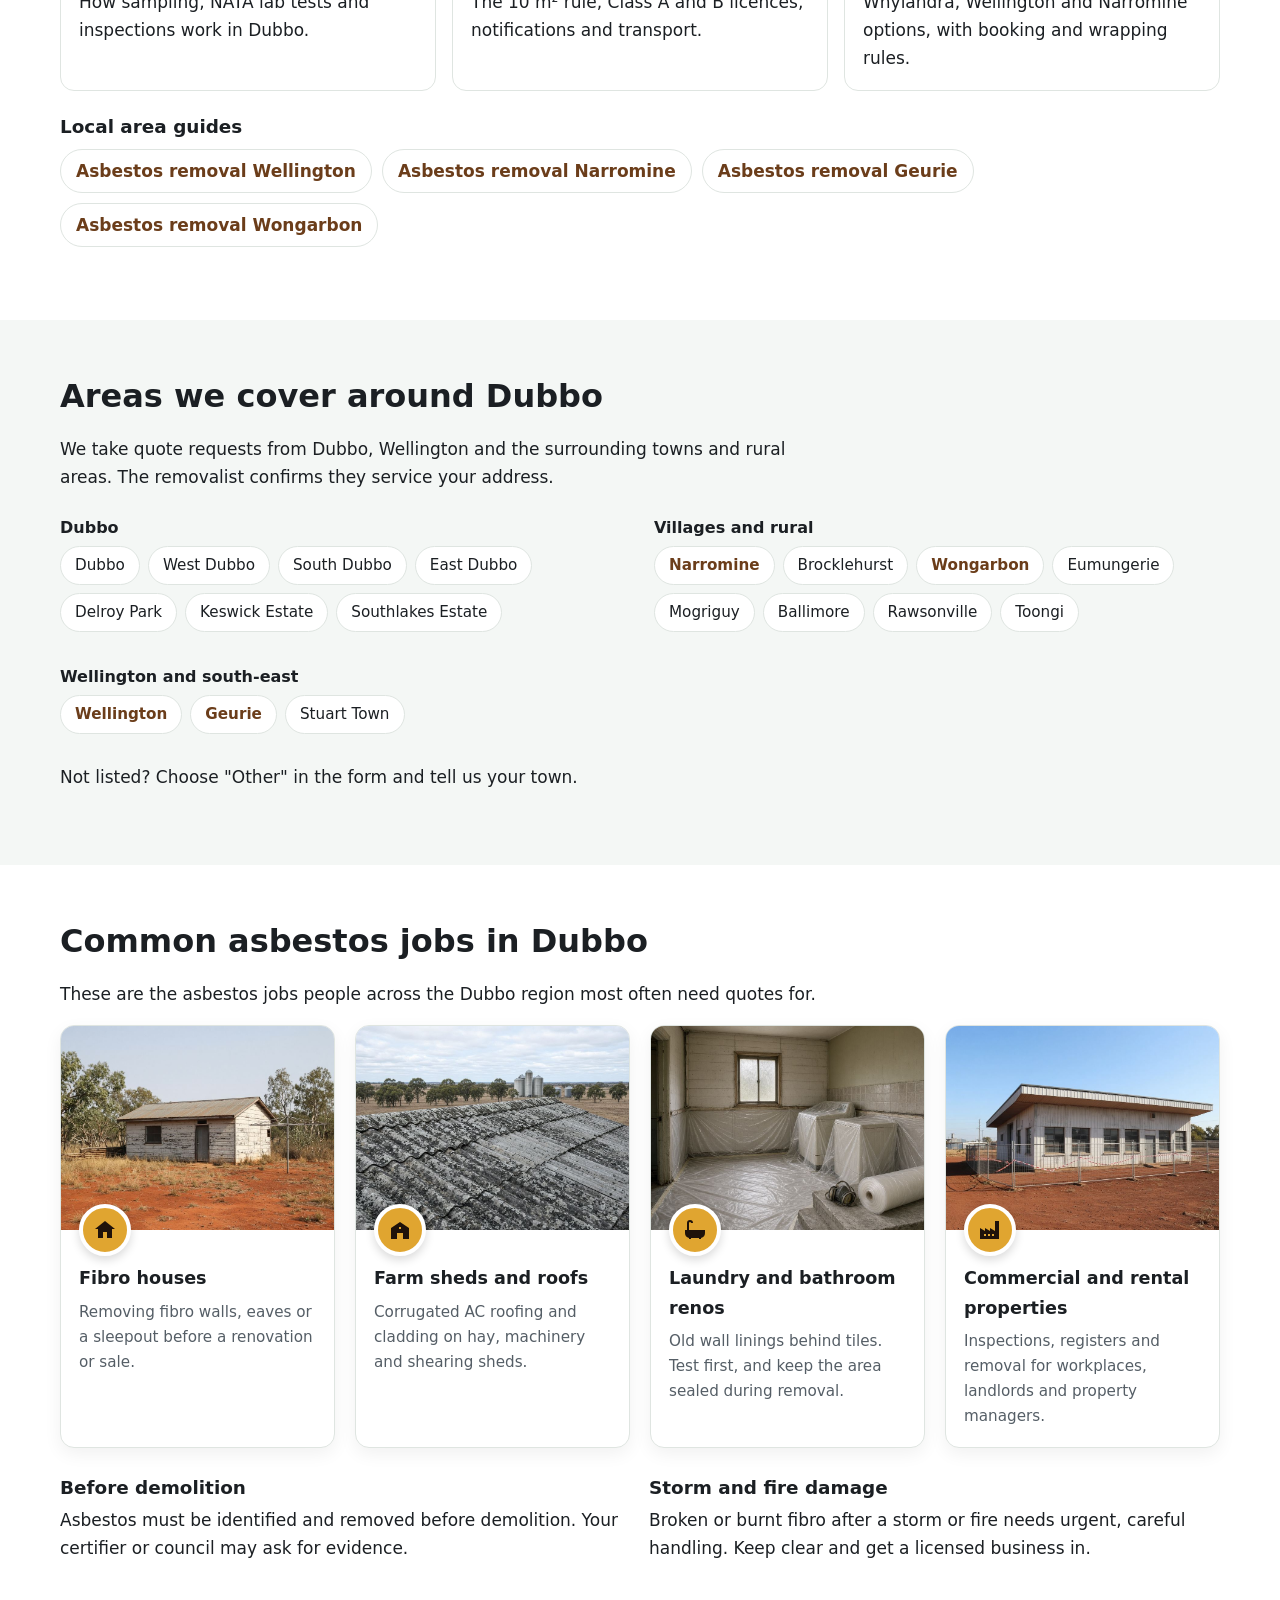
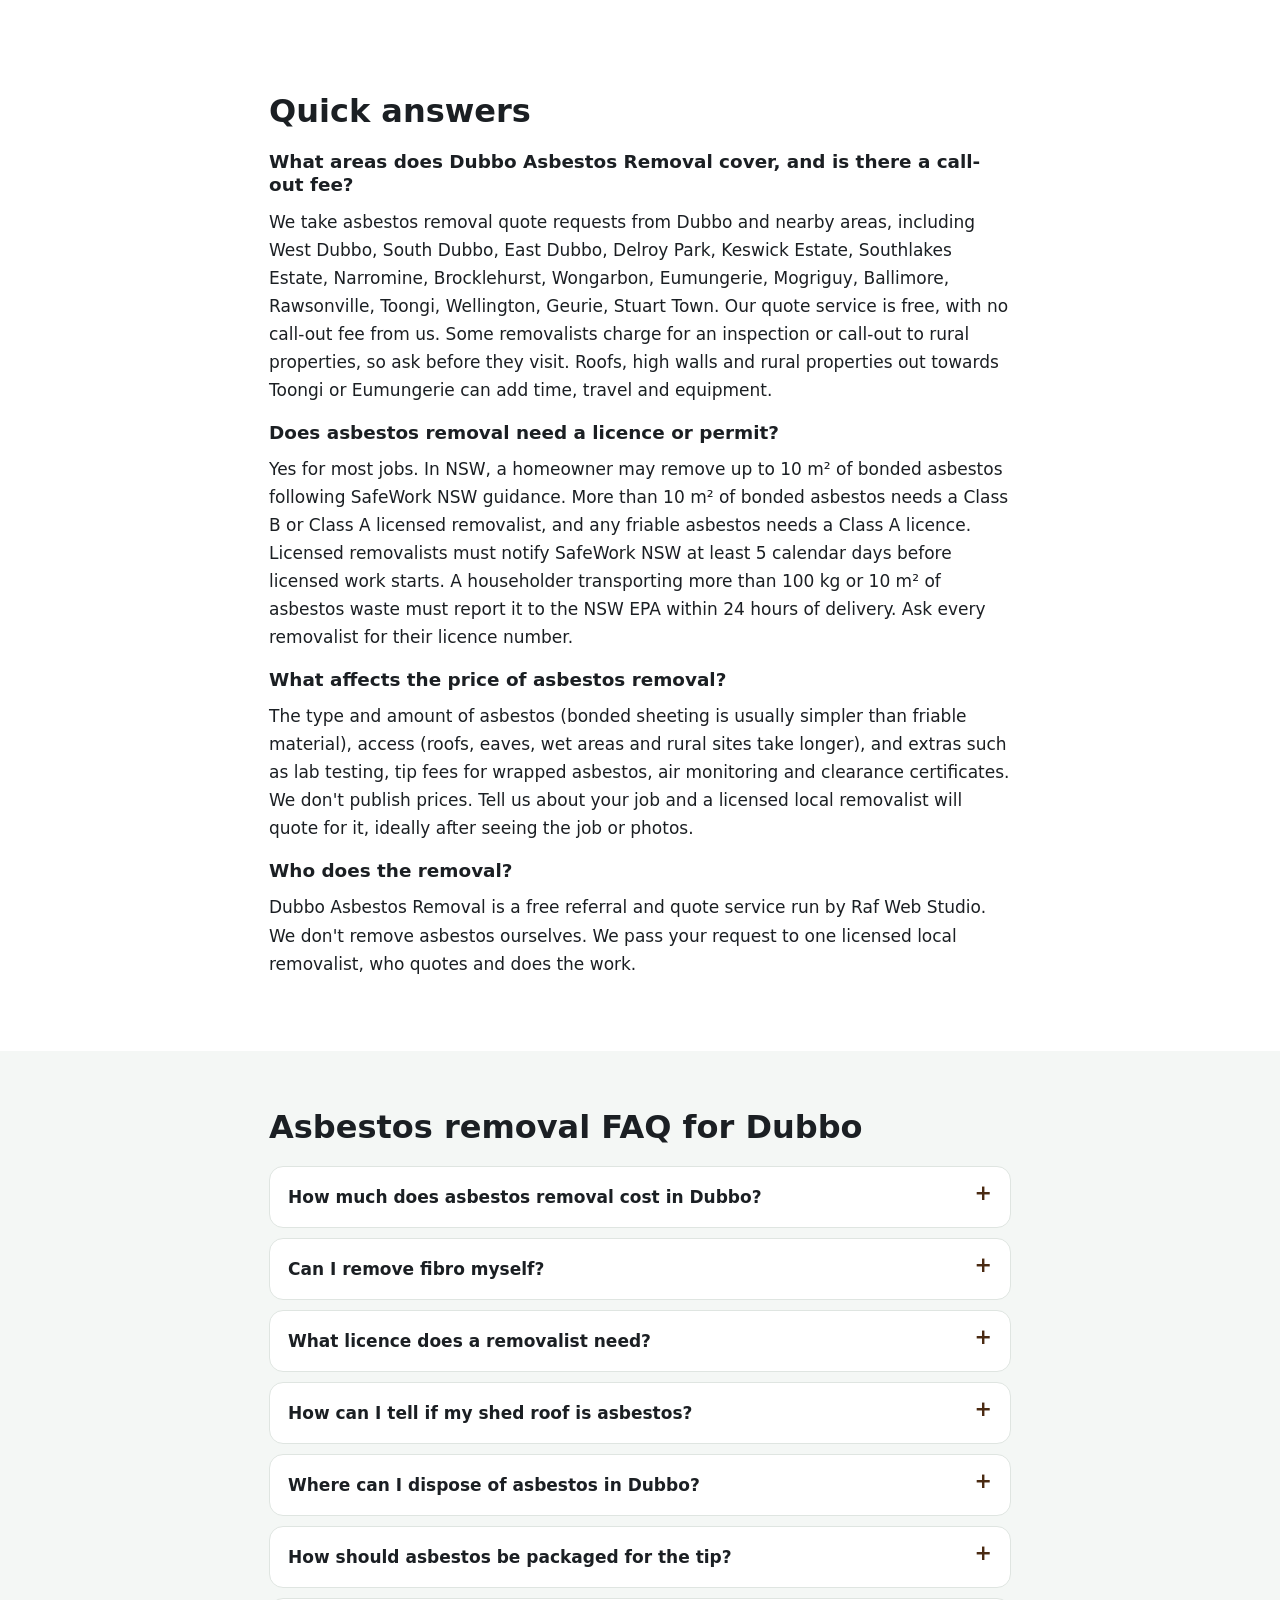
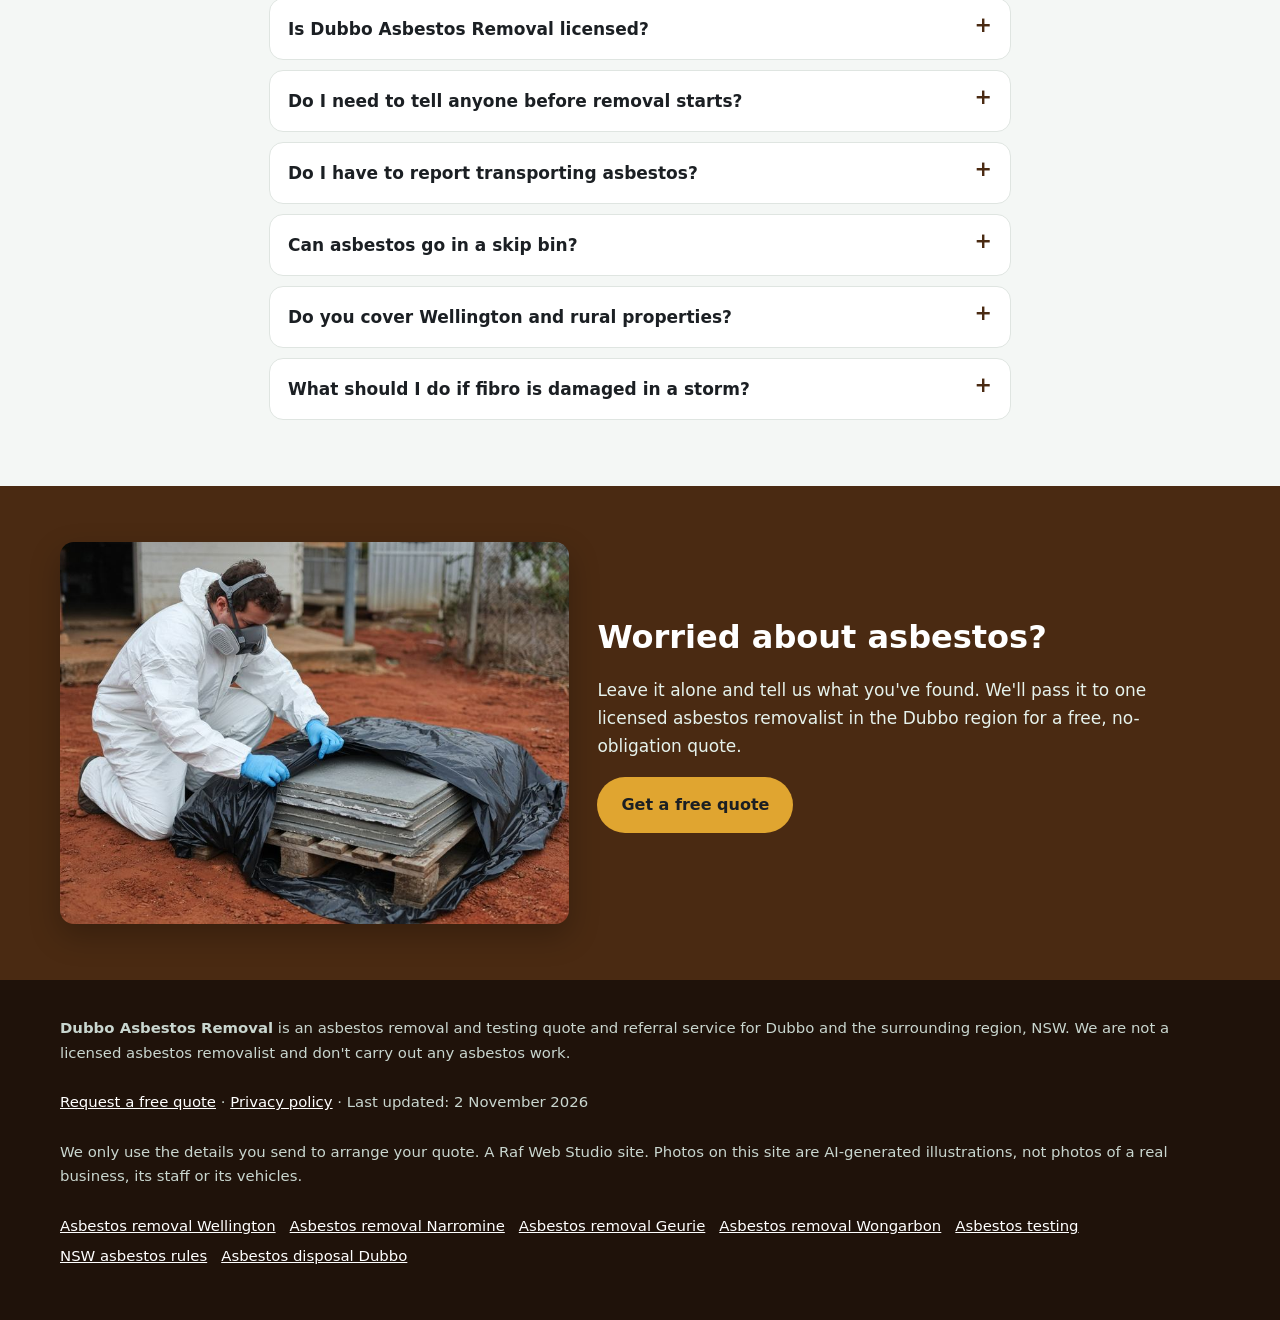
==== commit 129618e6: "Add FormSubmit instant customer confirmation (_autoresponse) to every quote form" ====
--- a/index.html
+++ b/index.html
@@ -440,6 +440,7 @@
         <input type="hidden" name="_captcha" value="true">
         <input type="hidden" name="_template" value="table">
         <input type="hidden" name="_next" value="https://dubboasbestosremoval.com/thanks.html">
+        <input type="hidden" name="_autoresponse" value="Thanks for your asbestos removal request. We&#x27;ve received it and are passing it to a local licensed asbestos removalist, who&#x27;ll be in touch shortly with availability and a price.">
         <input type="text" name="_honey" style="display:none" tabindex="-1" autocomplete="off" aria-hidden="true">
         <input type="hidden" name="source" value="dubboasbestosremoval.com">
         <fieldset class="step step-1">
